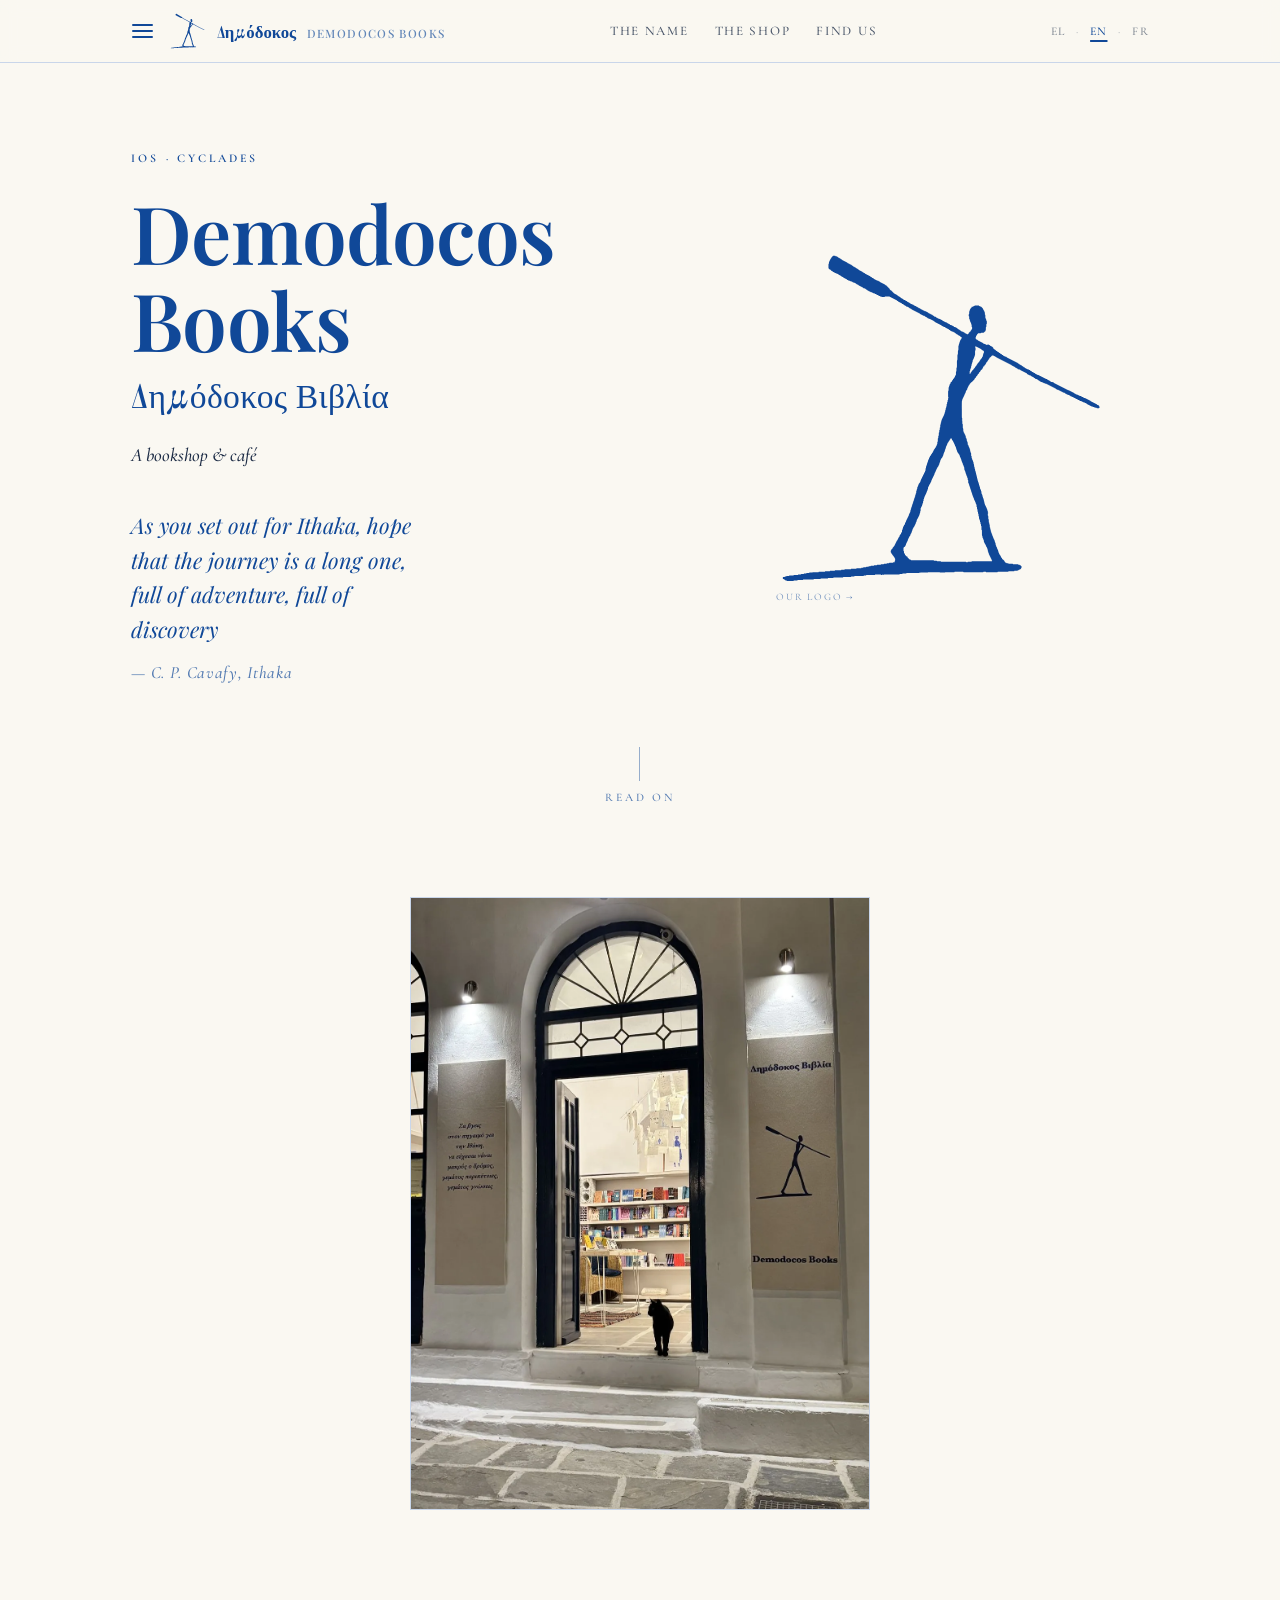
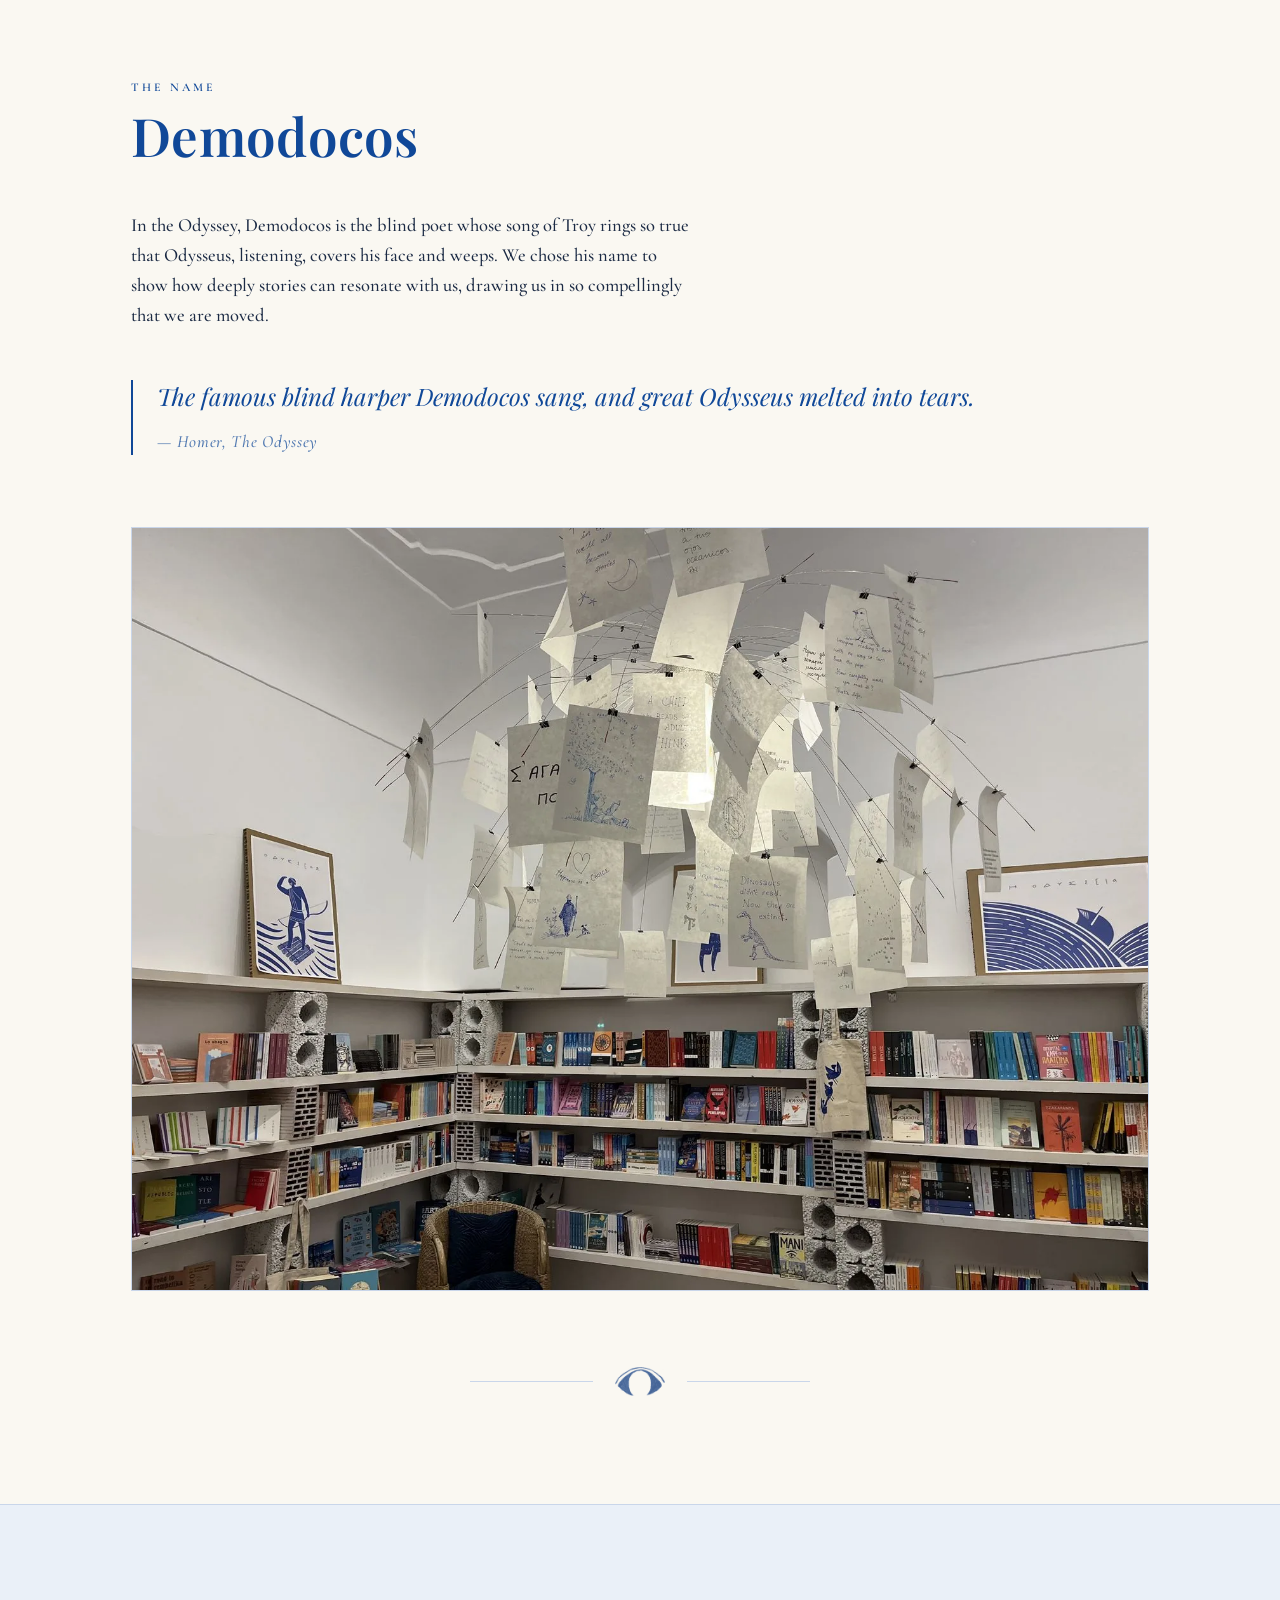
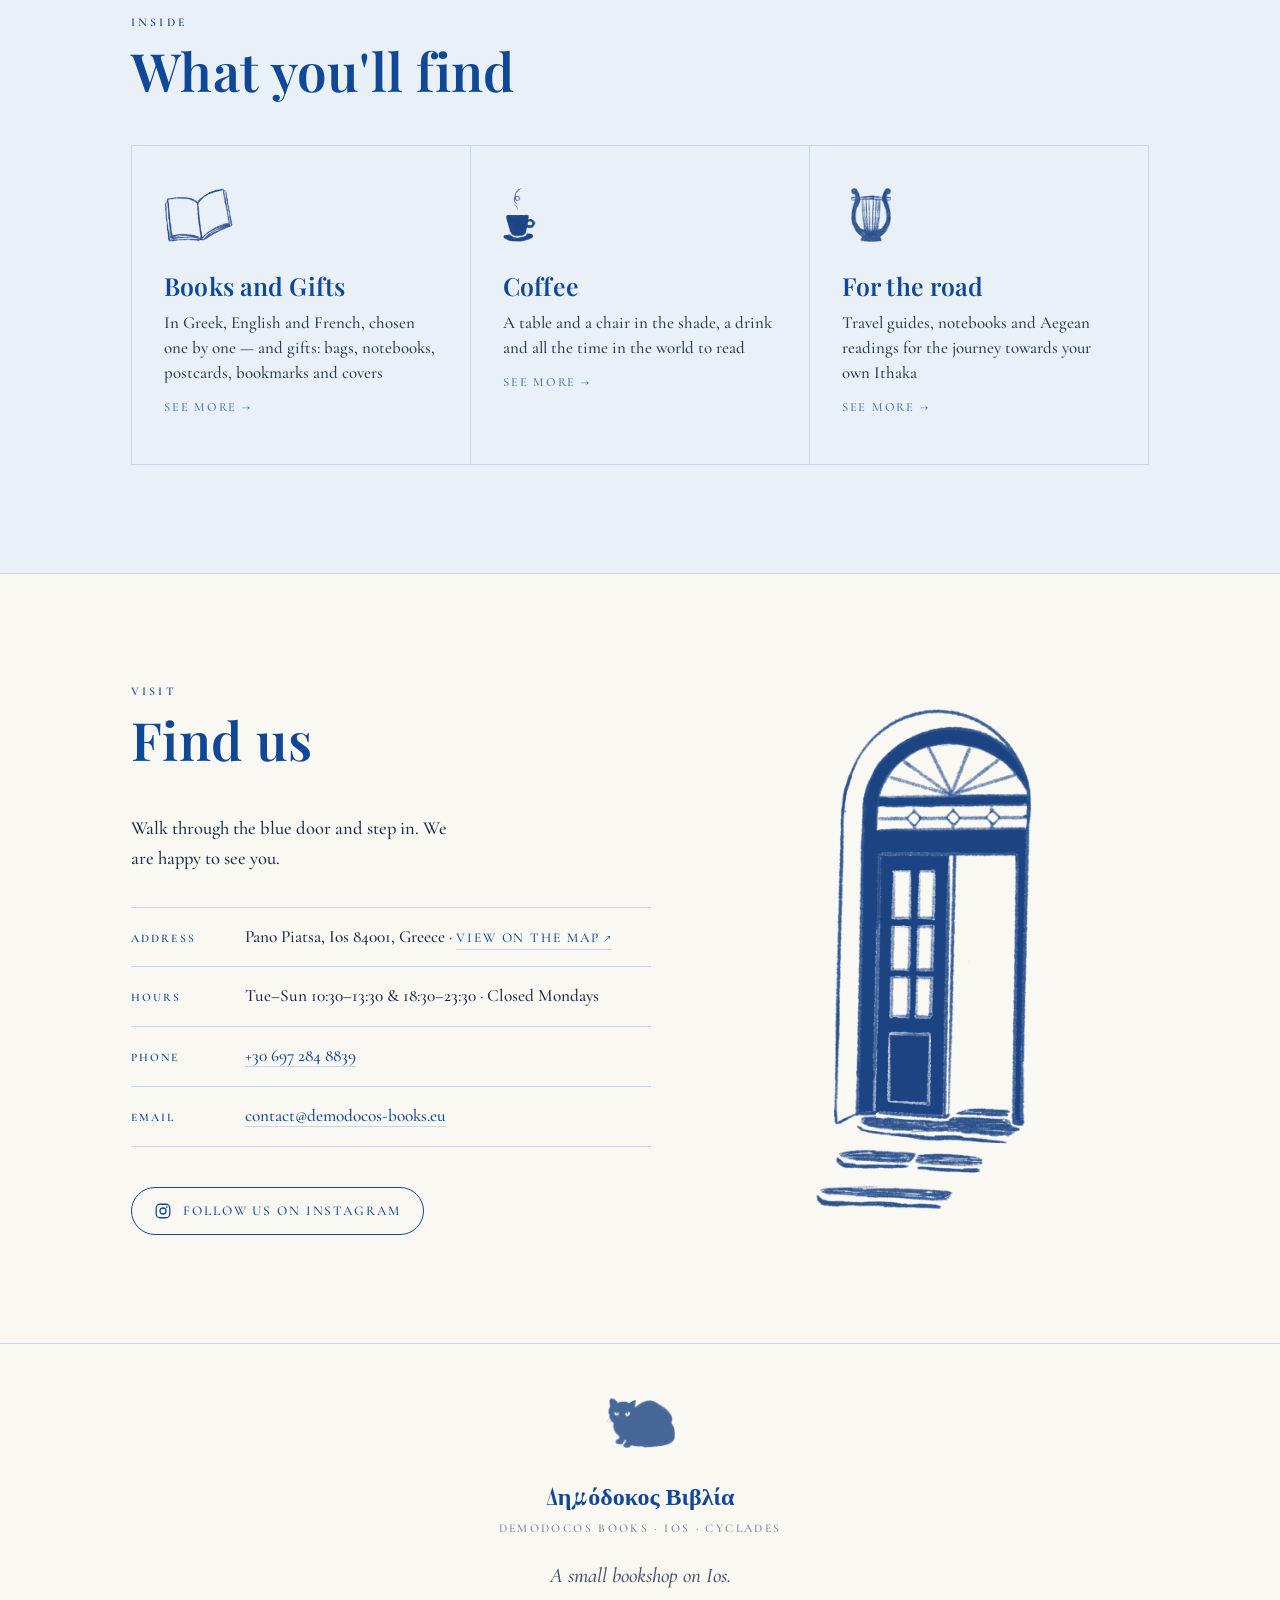
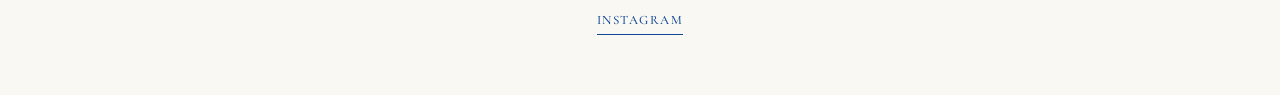
==== index.html @ 23483cf5 "Revert : polices en chargement normal (l'async dégradait CLS/LCP) L'astuce async (render-blocking su" ====
<!DOCTYPE html>
<html lang="en">
<head>
<meta charset="utf-8">
<meta name="viewport" content="width=device-width, initial-scale=1">
<meta name="google-site-verification" content="bmaRLU1P5XqCJYdTUb9qqTUjNGtjZnTm5DRgJ8FaScw">
<title>Demodocos Books — Librairie & café à Ios, Cyclades (Grèce)</title>
<meta name="description" content="Demodocos Books (Δημόδοκος Βιβλία) — librairie & café indépendante à Ios, dans les Cyclades (Grèce). Des livres en grec, anglais et français, et un café à l'ombre.">
<link rel="canonical" href="https://demodocos-books.eu/">
<meta property="og:type" content="website">
<meta property="og:url" content="https://demodocos-books.eu/">
<meta property="og:title" content="Demodocos Books — Librairie & café à Ios, Cyclades">
<meta property="og:description" content="Librairie & café indépendante à Ios (Cyclades, Grèce). Des livres en grec, anglais et français.">
<meta property="og:image" content="https://demodocos-books.eu/assets/accueil.jpg">
<meta name="twitter:card" content="summary_large_image">
<meta name="twitter:url" content="https://demodocos-books.eu/">
<script type="application/ld+json">
{
  "@context": "https://schema.org",
  "@type": ["BookStore", "CafeOrCoffeeShop"],
  "name": "Demodocos Books",
  "alternateName": "Δημόδοκος Βιβλία",
  "description": "Librairie & café indépendante à Ios, dans les Cyclades (Grèce). Livres en grec, anglais et français.",
  "url": "https://demodocos-books.eu/",
  "image": "https://demodocos-books.eu/assets/accueil.jpg",
  "logo": "https://demodocos-books.eu/apple-touch-icon.png",
  "telephone": "+306972848839",
  "priceRange": "€€",
  "address": {
    "@type": "PostalAddress",
    "streetAddress": "Pano Piatsa",
    "addressLocality": "Ios",
    "postalCode": "84001",
    "addressRegion": "Cyclades",
    "addressCountry": "GR"
  },
  "areaServed": "Ios, Cyclades, Greece",
  "knowsLanguage": ["el", "en", "fr"],
  "hasMap": "https://maps.app.goo.gl/Qtx7cTPL627Jr9NU8",
  "sameAs": ["https://www.instagram.com/demodocos.books.ios/"],
  "openingHoursSpecification": [
    { "@type": "OpeningHoursSpecification", "dayOfWeek": ["Tuesday","Wednesday","Thursday","Friday","Saturday","Sunday"], "opens": "10:30", "closes": "13:30" },
    { "@type": "OpeningHoursSpecification", "dayOfWeek": ["Tuesday","Wednesday","Thursday","Friday","Saturday","Sunday"], "opens": "18:30", "closes": "23:30" }
  ]
}
</script>
<link rel="icon" href="favicon.svg" type="image/svg+xml">
<link rel="icon" href="favicon.ico" sizes="any">
<link rel="apple-touch-icon" href="apple-touch-icon.png">
<meta name="apple-mobile-web-app-title" content="Δημόδοκος">
<link rel="manifest" href="manifest.json">
<link rel="preconnect" href="https://fonts.googleapis.com">
<link rel="preconnect" href="https://fonts.gstatic.com" crossorigin>
<link href="https://fonts.googleapis.com/css2?family=Cormorant+Garamond:ital,wght@0,400;0,500;0,600;1,400;1,500&family=Playfair+Display:ital,wght@0,400;0,500;0,600;0,700;1,400&display=swap" rel="stylesheet">

<!-- ════════════════════════════════════════════════════════════════════
     ZONE À MODIFIER  —  tout le texte du site est ici, et rien qu'ici.
     Pour chaque ligne : el = grec, en = anglais, fr = français.
     Ne changez que le texte entre les guillemets " ".
     Les éléments marqués  [ À COMPLÉTER ]  attendent vos informations.
     ════════════════════════════════════════════════════════════════════ -->
<script>
const CONTENT = {

  /* ----- Onglet du navigateur ----- */
  doc_title:      { el:"Δημόδοκος Βιβλία — Βιβλιοπωλείο & καφέ, Ίος (Κυκλάδες)", en:"Demodocos Books — Bookshop & café on Ios, Cyclades, Greece", fr:"Demodocos Books — Librairie & café à Ios, Cyclades (Grèce)" },

  /* ----- Menu du haut ----- */
  nav_name:       { el:"Το όνομα",      en:"The name",   fr:"Le nom" },
  nav_shop:       { el:"Το βιβλιοπωλείο", en:"The shop",   fr:"La librairie" },
  nav_books:      { el:"Βιβλία",        en:"Books",        fr:"Livres" },
  nav_cafe:       { el:"Καφές",         en:"Coffee",       fr:"Café" },
  nav_road:       { el:"Για τον δρόμο", en:"For the road", fr:"Pour la route" },
  nav_events:     { el:"Εκδηλώσεις",     en:"Events",       fr:"Événements" },
  nav_find:       { el:"Πού είμαστε",   en:"Find us",    fr:"Nous trouver" },

  /* ----- Accueil ----- */
  hero_place:     { el:"Ίος · Κυκλάδες", en:"Ios · Cyclades", fr:"Ios · Cyclades" },
  hero_kicker:    { el:"Βιβλιοπωλείο & καφέ", en:"A bookshop & café", fr:"Une librairie & un café" },
  hero_epigraph:  {
    el:"Σα βγεις στον πηγαιμό για την Ιθάκη, να εύχεσαι νάναι μακρύς ο δρόμος, γεμάτος περιπέτειες, γεμάτος γνώσεις",
    en:"As you set out for Ithaka, hope that the journey is a long one, full of adventure, full of discovery",
    fr:"Lorsque tu partiras pour Ithaque, souhaite que la route soit longue, pleine d'aventures, pleine d'enseignements" },
  hero_attr:      { el:"— Κ. Π. Καβάφης, Ιθάκη", en:"— C. P. Cavafy, Ithaka", fr:"— C. P. Cavafy, Ithaque" },
  hero_scroll:    { el:"Συνεχίστε", en:"Read on", fr:"Lire la suite" },

  /* ----- Bandeau « évènement de la semaine » (accueil → page Événements) -----
     Pour changer l'évènement mis en avant : modifier les 3 lignes ci-dessous.
     Pour MASQUER le bandeau (semaine sans évènement) : mettre banner_text à "" (el/en/fr). */
  banner_eyebrow: { el:"Αυτή την εβδομάδα", en:"This week", fr:"Cette semaine" },
  banner_text:    { el:"", en:"", fr:"" },
  banner_date:    { el:"Τετάρτη 22 Ιουλίου · 19:00", en:"Wednesday 22 July · 7pm", fr:"mercredi 22 juillet · 19h" },

  /* ----- Le nom / l'histoire ----- */
  name_label:     { el:"Το όνομα", en:"The name", fr:"Le nom" },
  name_title:     { el:"Δημόδοκος", en:"Demodocos", fr:"Démodocos" },
  name_body:      {
    el:"Στην Οδύσσεια, ο Δημόδοκος είναι ο τυφλός αοιδός που το τραγούδι του για την Τροία είναι τόσο αληθινό, ώστε ο Οδυσσέας, ακούγοντάς το, σκεπάζει το πρόσωπό του και κλαίει. Πήραμε το όνομά του γι' αυτόν τον τρόπο που μια ιστορία διασχίζει το δωμάτιο και σε βρίσκει.",
    en:"In the Odyssey, Demodocos is the blind poet whose song of Troy rings so true that Odysseus, listening, covers his face and weeps. We chose his name to show how deeply stories can resonate with us, drawing us in so compellingly that we are moved.",
    fr:"Dans l'Odyssée, Démodocos est le poète aveugle dont le chant de Troie sonne si juste qu'Ulysse, en l'écoutant, se voile le visage et pleure. Nous avons choisi son nom pour illustrer la profondeur avec laquelle les récits peuvent nous absorber et nous toucher au point de nous transformer." },

  /* ----- Le logo / le porteur de rame (modale — BROUILLONS à relire par Christophe) ----- */
  logo_link:  { el:"Το σήμα μας", en:"Our logo", fr:"Notre logo" },
  logo_close: { el:"Κλείσιμο", en:"Close", fr:"Fermer" },
  logo_label: { el:"Το σήμα μας", en:"Our logo", fr:"Notre logo" },
  logo_title: { el:"Ο άντρας με το κουπί", en:"The oar-bearer", fr:"Le porteur de rame" },
  logo_body: {
    el:"Ο Οδυσσέας ταξίδεψε ως τις παρυφές του Άδη για να συμβουλευτεί τον Τειρεσία, τον θρυλικό τυφλό μάντη, σχετικά με την επιστροφή του στην Ιθάκη. Ο μάντης τού αποκάλυψε τον δρόμο του νόστου, αλλά και μια ακόμη προφητεία. Επειδή ο Ποσειδώνας δεν θα ξεχάσει την οργή του για την τύφλωση του γιου του, ο Οδυσσέας, αφού επιστρέψει και τιμωρήσει τους μνηστήρες, θα πρέπει να αφήσει ξανά το σπίτι του. Κρατώντας ένα κουπί στον ώμο, θα πρέπει να προχωρήσει προς την ενδοχώρα, ώσπου να φτάσει σε ανθρώπους που δεν γνωρίζουν τίποτε από πλοία, από κουπιά ή από θάλασσα. Μόνο όταν ένας οδοιπόρος περάσει το κουπί για λιχνιστήρι, θα φτάσει στο τέλος της η δεύτερη οδύσσειά του. Εκεί θα μπήξει το κουπί στη γη, θα προσφέρει θυσίες στον Ποσειδώνα και, τέλος, θα επιστρέψει στην πατρίδα του για να ζήσει ειρηνικά τα χρόνια που του απομένουν.",
    en:"Odysseus journeyed to the edge of the Underworld to consult Tiresias, the legendary blind seer, about his return to Ithaca. The diviner revealed both the path home and a further prophecy. As atonement for blinding Poseidon's son and for his own hubris, Odysseus would have to abandon his wife and son once again after his return. Carrying an oar over his shoulder, he must wander inland until encountering people who know nothing of ships or the sea. Only when a stranger mistakes the oar for a winnowing fan will his second odyssey come to an end. There he will plant it in the earth, offer sacrifices and finally return home to live out his remaining years in peace.",
    fr:"Ulysse se rendit aux confins des Enfers afin de consulter Tirésias, le légendaire devin aveugle, au sujet de son retour à Ithaque. Le prophète lui révéla à la fois le chemin du retour et une autre prophétie. Pour expier l'aveuglement du fils de Poséidon et sa propre hubris, Ulysse devra, après son retour, abandonner une fois encore sa femme et son fils. Portant une rame sur l'épaule, il lui faudra errer vers l'intérieur des terres jusqu'à rencontrer des peuples qui ne connaissent rien des navires ni de la mer. Ce n'est que lorsqu'un étranger prendra la rame pour un van* que sa seconde odyssée prendra fin. Là, il plantera la rame dans la terre, offrira des sacrifices et rentrera enfin chez lui pour vivre en paix les années qui lui resteront." },
  logo_note: { el:"", en:"", fr:"* van : outil agricole servant à séparer le grain de la balle." },

  homer_epigraph: {
    el:"Ο ξακουστός τυφλός αοιδός Δημόδοκος τραγουδούσε, κι ο μέγας Οδυσσέας έλιωνε στα δάκρυα.",
    en:"The famous blind harper Demodocos sang, and great Odysseus melted into tears.",
    fr:"Le célèbre aède aveugle Démodocos chanta, et le grand Ulysse fondit en larmes." },
  homer_attr:     { el:"— Όμηρος, Οδύσσεια", en:"— Homer, The Odyssey", fr:"— Homère, L'Odyssée" },

  /* ----- La librairie ----- */
  shop_label:     { el:"Μέσα", en:"Inside", fr:"À l'intérieur" },
  shop_title:     { el:"Τι θα βρείτε", en:"What you'll find", fr:"Ce que vous trouverez" },
  card_books_t:   { el:"Βιβλία & δώρα", en:"Books and Gifts", fr:"Livres et cadeaux" },
  card_books_b:   {
    el:"Στα ελληνικά, αγγλικά και γαλλικά, διαλεγμένα ένα ένα — και δώρα: τσάντες, σημειωματάρια, σελιδοδείκτες και προστατευτικά βιβλίων",
    en:"In Greek, English and French, chosen one by one — and gifts: bags, notebooks, postcards, bookmarks and covers",
    fr:"En grec, anglais et français, choisis un à un — et des cadeaux : sacs, carnets, cartes postales, marque-pages et protège-livres" },
  card_cafe_t:    { el:"Καφές", en:"Coffee", fr:"Un café" },
  card_cafe_b:    {
    el:"Ένα τραπέζι και μια καρέκλα στη σκιά, ένα ρόφημα κι όλον τον χρόνο του κόσμου για διάβασμα",
    en:"A table and a chair in the shade, a drink and all the time in the world to read",
    fr:"Une table et une chaise à l'ombre, une boisson et tout le temps du monde pour lire" },
  card_island_t:  { el:"Για τον δρόμο", en:"For the road", fr:"Pour la route" },
  card_island_b:  {
    el:"Ταξιδιωτικοί οδηγοί, σημειωματάρια και αναγνώσματα των νησιών του Αιγαίου για το ταξίδι προς τη δική σας Ιθάκη",
    en:"Travel guides, notebooks and Aegean readings for the journey towards your own Ithaka",
    fr:"Des livrets de voyage, des carnets de notes et des lectures égéennes pour vous accompagner vers vos propres Ithaques" },
  card_more:      { el:"Δείτε περισσότερα", en:"See more", fr:"En savoir plus" },

  /* ----- Nous trouver ----- */
  find_label:     { el:"Επίσκεψη", en:"Visit", fr:"Venir" },
  find_title:     { el:"Πού θα μας βρείτε", en:"Find us", fr:"Nous trouver" },
  find_body:      {
    el:"Περάστε τη μπλε πόρτα και ελάτε μέσα. Χαιρόμαστε που σας βλέπουμε.",
    en:"Walk through the blue door and step in. We are happy to see you.",
    fr:"Passez la porte bleue et entrez. Nous sommes heureux de vous voir." },
  find_addr_label:{ el:"Διεύθυνση", en:"Address", fr:"Adresse" },
  find_addr:      { el:"Πάνω Πιάτσα, Ίος 840 01", en:"Pano Piatsa, Ios 84001, Greece", fr:"Pano Piatsa, Ios 84001, Grèce" },
  find_hours_label:{ el:"Ώρες", en:"Hours", fr:"Horaires" },
  find_hours:     { el:"Τρί–Κυρ 10:30–13:30 & 18:30–23:30 · Δευτέρα κλειστά", en:"Tue–Sun 10:30–13:30 & 18:30–23:30 · Closed Mondays", fr:"Mar–Dim 10h30–13h30 & 18h30–23h30 · Fermé le lundi" },
  find_phone_label:{ el:"Τηλέφωνο", en:"Phone", fr:"Téléphone" },
  find_email_label:{ el:"Email", en:"Email", fr:"E-mail" },
  find_map:       { el:"Δείτε στον χάρτη", en:"View on the map", fr:"Voir sur la carte" },
  find_insta:     { el:"Ακολουθήστε μας στο Instagram", en:"Follow us on Instagram", fr:"Suivez-nous sur Instagram" },

  /* ----- Pied de page ----- */
  foot_tagline:   { el:"Ένα μικρό βιβλιοπωλείο στην Ίο.", en:"A small bookshop on Ios.", fr:"Une petite librairie à Ios." },
  foot_legal:     { el:"Νομικές πληροφορίες", en:"Legal notice", fr:"Mentions légales" }
};

/* ----- Lien Instagram (à laisser ou à mettre à jour) ----- */
const INSTAGRAM_URL = "https://www.instagram.com/demodocos.books.ios/";

/* ----- Téléphone, e-mail et lien Google Maps ----- */
const PHONE = "+30 697 284 8839";
const EMAIL = "contact@demodocos-books.eu";
const MAPS_URL = "https://maps.app.goo.gl/Qtx7cTPL627Jr9NU8";

/* ----- Langue affichée à l'arrivée : "en", "fr" ou "el" ----- */
const DEFAULT_LANG = "en";
</script>
<!-- ═══════════════ FIN DE LA ZONE À MODIFIER ═══════════════ -->

<link rel="stylesheet" href="styles.css">
<style>
  /* La modale d'explication s'ouvre de DEUX façons (toutes deux branchées sur .js-logo-open) :
     (1) le lien visible « Notre logo → » en bas à gauche du porteur de rame — comme en prod,
         mais MASQUÉ sous le breakpoint mobile (là où il tombait près de l'eyebrow et cassait
         la lecture) ;
     (2) le porteur de rame lui-même, via un bouton transparent qui le couvre — reste le moyen
         d'ouvrir la modale sur mobile. (Scopé ici ; à porter dans styles.css.) */
  .figure-stage .logo-wrap{position:relative;width:min(330px,80%);margin-inline:auto;line-height:0;cursor:pointer}
  .figure-stage .logo-wrap svg.fig{width:100%;transition:opacity .2s}
  .figure-stage .logo-wrap:hover svg.fig{opacity:.82}   /* léger repli au survol → indique le clic */
  @media(max-width:680px){ .figure-stage .logo-wrap{width:min(220px,56%)} }
  /* (2) bouton transparent couvrant tout le logo — grande cible, déclencheur accessible partout */
  .logo-btn{position:absolute;inset:0;z-index:3;margin:0;padding:0;background:none;border:0;cursor:pointer}
  .logo-btn:focus-visible{outline:2px solid var(--ink);outline-offset:4px;border-radius:4px}
  .logo-btn .sr-only{position:absolute;width:1px;height:1px;padding:0;margin:-1px;
    overflow:hidden;clip:rect(0 0 0 0);white-space:nowrap;border:0}   /* libellé lecteurs d'écran, invisible */
  /* (1) lien visible en bas à gauche (identique à la prod), masqué sur mobile */
  .logo-link{position:absolute;left:0;bottom:-1.6em;z-index:4;
    background:none;border:0;cursor:pointer;padding:0;
    font-family:var(--body);text-transform:uppercase;letter-spacing:.18em;font-size:.62rem;
    color:var(--ink);opacity:.6;white-space:nowrap}
  .logo-link::after{content:" \2192"}
  .logo-link:hover{opacity:1}
  @media(max-width:780px){ .logo-link{display:none} }

  dialog.logo-modal{box-sizing:border-box;width:92vw;max-width:560px;max-height:86vh;
    border:0;padding:0;background:var(--wash);color:var(--text);border-radius:6px;
    overflow:hidden;box-shadow:0 24px 70px rgba(10,46,99,.32)}
  dialog.logo-modal::backdrop{background:rgba(10,46,99,.55)}
  /* filigrane : rattaché au dialog (reste fixe pendant que le texte défile) */
  .logo-modal .mark{position:absolute;right:clamp(8px,3vw,24px);bottom:0;
    width:min(58%,240px);height:auto;opacity:.08;pointer-events:none;z-index:0}
  /* .inner = zone défilable (le texte défile DANS la fenêtre) */
  .logo-modal .inner{box-sizing:border-box;position:relative;z-index:1;
    max-height:86vh;overflow-y:auto;-webkit-overflow-scrolling:touch;
    padding:clamp(26px,5vw,52px)}
  .logo-modal .body{position:relative}
  .logo-modal .label{display:block;margin-bottom:.7em}
  .logo-modal h2{font-size:clamp(1.5rem,3.2vw,2rem);margin:0 0 .6em}
  .logo-modal .txt{font-size:1.06rem;line-height:1.6;max-width:44ch;margin:0;
    overflow-wrap:break-word;text-align:justify;hyphens:auto}
  .logo-modal .gloss{margin:.9em 0 0;font-size:.86rem;font-style:italic;
    line-height:1.5;color:var(--text);opacity:.7}
  .logo-modal .gloss:empty{display:none}
  .logo-modal .close{position:absolute;top:10px;right:14px;z-index:2;background:none;border:0;
    font-size:1.9rem;line-height:1;color:var(--ink);cursor:pointer;opacity:.6;padding:.1em .2em}
  .logo-modal .close:hover{opacity:1}
  @media(max-width:520px){
    .logo-modal .txt{font-size:.94rem;line-height:1.58}
    .logo-modal h2{font-size:1.4rem}
  }

  /* Bandeau « évènement de la semaine » : sous l'en-tête, cliquable → events.html.
     Pile centrée IDENTIQUE mobile/laptop (aucun CSS séparé par taille) : eyebrow (quasi-noir)
     + titre (Playfair 600, cobalt, agrandi) + date. (Scopé ici ; à porter dans styles.css.) */
  .event-banner{display:block;background:var(--wash);border-bottom:1px solid var(--line);
    color:var(--ink);text-decoration:none;font-family:var(--body)}
  .event-banner[hidden]{display:none}
  .event-banner .eb-inner{display:flex;flex-direction:column;align-items:center;text-align:center;
    gap:.28em;padding-top:14px;padding-bottom:14px}
  .event-banner .eb-eyebrow{text-transform:uppercase;letter-spacing:.24em;font-size:.74rem;
    font-weight:600;color:var(--text)}
  .event-banner .eb-text{font-family:var(--display);font-weight:600;font-size:1.3rem;line-height:1.24;
    color:var(--ink)}
  .event-banner .eb-meta{display:inline-flex;align-items:center;gap:.55em;
    font-size:.92rem;letter-spacing:.02em;color:var(--text);opacity:.9}
  .event-banner .eb-arrow{transition:transform .2s}
  .event-banner:hover .eb-text{text-decoration:underline;text-underline-offset:3px}
  .event-banner:hover .eb-arrow{transform:translateX(3px)}
</style>
</head>
<body>

<!-- jeu d'icônes (réutilisées par <use>) -->
<svg width="0" height="0" style="position:absolute" aria-hidden="true">
  <symbol id="i-eye" viewBox="0 0 64 36" fill="none" stroke="currentColor" stroke-width="2.2" stroke-linecap="round" stroke-linejoin="round">
    <path d="M3 18 C 16 5, 48 5, 61 18 C 48 31, 16 31, 3 18 Z"/><circle cx="32" cy="18" r="7.5"/><circle cx="32" cy="18" r="2.6" fill="currentColor" stroke="none"/>
  </symbol>
  <symbol id="i-book" viewBox="0 0 64 50" fill="none" stroke="currentColor" stroke-width="2.2" stroke-linecap="round" stroke-linejoin="round">
    <path d="M32 13 C 24 7, 11 7, 5 11 L5 40 C 11 36, 24 36, 32 42 C 40 36, 53 36, 59 40 L59 11 C 53 7, 40 7, 32 13 Z"/><path d="M32 13 L32 42"/>
  </symbol>
  <symbol id="i-cup" viewBox="0 0 48 44" fill="none" stroke="currentColor" stroke-width="2.2" stroke-linecap="round" stroke-linejoin="round">
    <path d="M7 17 H37 V29 a11 11 0 0 1 -11 11 H18 a11 11 0 0 1 -11 -11 Z"/><path d="M37 19 a8 8 0 0 1 0 15"/><path d="M15 6 q3 4 0 8 M23 6 q3 4 0 8 M31 6 q3 4 0 8"/>
  </symbol>
  <symbol id="i-lyre" viewBox="0 0 48 56" fill="none" stroke="currentColor" stroke-width="2.2" stroke-linecap="round" stroke-linejoin="round">
    <path d="M13 50 C 4 39, 5 13, 16 7 M35 50 C 44 39, 43 13, 32 7"/><path d="M13 50 H35"/><path d="M16 7 q8 -5 16 0"/><path d="M19 13 V47 M24 12 V48 M29 13 V47"/>
  </symbol>
  <symbol id="i-cat" viewBox="0 0 48 44" fill="none" stroke="currentColor" stroke-width="2.2" stroke-linecap="round" stroke-linejoin="round">
    <path d="M9 39 C 5 30, 6 17, 13 11 L9 3 L18 10 a15 8 0 0 1 12 0 L39 3 L35 11 C 42 17, 43 30, 39 39 Z"/><circle cx="19" cy="23" r="1.6" fill="currentColor" stroke="none"/><circle cx="29" cy="23" r="1.6" fill="currentColor" stroke="none"/>
  </symbol>
  <symbol id="i-insta" viewBox="0 0 24 24" fill="none" stroke="currentColor" stroke-width="1.7" stroke-linecap="round" stroke-linejoin="round">
    <rect x="3" y="3" width="18" height="18" rx="5"/><circle cx="12" cy="12" r="4"/><circle cx="17.2" cy="6.8" r="1.1" fill="currentColor" stroke="none"/>
  </symbol>
</svg>

<header>
  <div class="wrap bar">
    <div class="bar-left">
      <button class="nav-toggle" id="nav-toggle" type="button" aria-label="Menu" aria-expanded="false" aria-controls="primary-nav">
        <span class="nav-toggle-bars" aria-hidden="true"></span>
      </button>
      <a class="brand" href="index.html"><img class="brand-logo" src="assets/oar-bearer.svg" alt="" aria-hidden="true" width="2019" height="2070"><span class="brand-name"><span class="gr">Δημόδοκος</span><span class="lat">Demodocos Books</span></span></a>
    </div>
    <nav class="links-inline" aria-label="Sections">
      <a href="#name" data-i18n="nav_name"></a>
      <a href="#shop" data-i18n="nav_shop"></a>
      <a href="#find" data-i18n="nav_find"></a>
    </nav>
    <nav class="links" id="primary-nav">
      <a href="#name" data-i18n="nav_name"></a>
      <a href="#shop" data-i18n="nav_shop"></a>
      <a class="sub" href="books.html" data-i18n="nav_books"></a>
      <a class="sub" href="coffee.html" data-i18n="nav_cafe"></a>
      <a class="sub" href="road.html" data-i18n="nav_road"></a>
      <a class="sub" href="events.html" data-i18n="nav_events"></a>
      <a href="#find" data-i18n="nav_find"></a>
    </nav>
    <div class="langs" role="group" aria-label="Language">
      <button data-lang="el">EL</button><span class="sep">·</span>
      <button data-lang="en">EN</button><span class="sep">·</span>
      <button data-lang="fr">FR</button>
    </div>
  </div>
</header>

<!-- Bandeau « évènement de la semaine » — masqué automatiquement si banner_text est vide -->
<a class="event-banner" id="event-banner" href="events.html">
  <span class="eb-inner wrap">
    <span class="eb-eyebrow" data-i18n="banner_eyebrow"></span>
    <span class="eb-text" data-i18n="banner_text"></span>
    <span class="eb-meta"><span class="eb-date" data-i18n="banner_date"></span><span class="eb-arrow" aria-hidden="true">→</span></span>
  </span>
</a>

<main>
  <!-- ACCUEIL -->
  <section class="hero">
    <div class="wrap hero-grid">
      <div>
        <div class="hero-place label reveal" data-i18n="hero_place"></div>
        <h1 class="reveal">Demodocos<br>Books</h1>
        <div class="gr-title reveal">Δημόδοκος Βιβλία</div>
        <div class="hero-kicker reveal" data-i18n="hero_kicker"></div>
        <div class="hero-epi reveal">
          <span class="epigraph" data-i18n="hero_epigraph"></span>
          <span class="attr" data-i18n="hero_attr"></span>
        </div>
      </div>
      <div class="figure-stage reveal">
        <div class="logo-wrap">
        <svg class="fig" viewBox="0 0 2019.000000 2070.000000" fill="currentColor" aria-hidden="true"><g transform="translate(0.000000,2070.000000) scale(0.100000,-0.100000)"><path d="M3480 20265 c0 -8 -7 -15 -15 -15 -8 0 -15 -7 -15 -15 0 -8 -7 -15
-15 -15 -8 0 -15 -7 -15 -15 0 -8 -7 -15 -15 -15 -10 0 -15 -10 -15 -30 0 -20
-5 -30 -15 -30 -8 0 -15 -7 -15 -15 0 -8 -7 -15 -15 -15 -10 0 -15 -10 -15
-30 0 -20 -5 -30 -15 -30 -10 0 -15 -10 -15 -30 0 -20 -5 -30 -15 -30 -10 0
-15 -10 -15 -30 0 -20 -5 -30 -15 -30 -12 0 -15 -13 -15 -60 0 -47 -3 -60 -15
-60 -13 0 -15 -23 -15 -150 0 -127 2 -150 15 -150 8 0 15 -7 15 -15 0 -8 7
-15 15 -15 8 0 15 -7 15 -15 0 -10 10 -15 30 -15 20 0 30 -5 30 -15 0 -8 7
-15 15 -15 8 0 15 -7 15 -15 0 -8 7 -15 15 -15 8 0 15 -7 15 -15 0 -10 10 -15
30 -15 20 0 30 -5 30 -15 0 -8 7 -15 15 -15 8 0 15 -7 15 -15 0 -10 10 -15 30
-15 20 0 30 -5 30 -15 0 -10 10 -15 30 -15 20 0 30 -5 30 -15 0 -10 10 -15 30
-15 20 0 30 -5 30 -15 0 -11 12 -15 45 -15 33 0 45 -4 45 -15 0 -10 10 -15 30
-15 20 0 30 -5 30 -15 0 -8 7 -15 15 -15 8 0 15 -7 15 -15 0 -10 10 -15 30
-15 20 0 30 -5 30 -15 0 -10 10 -15 30 -15 20 0 30 -5 30 -15 0 -8 7 -15 15
-15 8 0 15 -7 15 -15 0 -10 10 -15 30 -15 20 0 30 -5 30 -15 0 -10 10 -15 30
-15 20 0 30 -5 30 -15 0 -8 7 -15 15 -15 8 0 15 -7 15 -15 0 -10 10 -15 30
-15 20 0 30 -5 30 -15 0 -10 10 -15 30 -15 20 0 30 -5 30 -15 0 -10 10 -15 30
-15 20 0 30 -5 30 -15 0 -8 7 -15 15 -15 8 0 15 -7 15 -15 0 -10 10 -15 30
-15 20 0 30 -5 30 -15 0 -10 10 -15 30 -15 20 0 30 -5 30 -15 0 -10 10 -15 30
-15 20 0 30 -5 30 -15 0 -11 12 -15 45 -15 33 0 45 -4 45 -15 0 -10 10 -15 30
-15 20 0 30 -5 30 -15 0 -10 10 -15 30 -15 20 0 30 -5 30 -15 0 -11 12 -15 45
-15 33 0 45 -4 45 -15 0 -10 10 -15 30 -15 20 0 30 -5 30 -15 0 -8 7 -15 15
-15 8 0 15 -7 15 -15 0 -10 10 -15 30 -15 20 0 30 -5 30 -15 0 -10 10 -15 30
-15 20 0 30 -5 30 -15 0 -8 7 -15 15 -15 8 0 15 -7 15 -15 0 -10 10 -15 30
-15 20 0 30 -5 30 -15 0 -10 10 -15 30 -15 20 0 30 -5 30 -15 0 -10 10 -15 30
-15 20 0 30 -5 30 -15 0 -10 10 -15 30 -15 20 0 30 -5 30 -15 0 -8 7 -15 15
-15 8 0 15 -7 15 -15 0 -11 12 -15 45 -15 33 0 45 -4 45 -15 0 -10 10 -15 30
-15 20 0 30 -5 30 -15 0 -8 7 -15 15 -15 8 0 15 -7 15 -15 0 -10 10 -15 30
-15 20 0 30 -5 30 -15 0 -8 7 -15 15 -15 8 0 15 -7 15 -15 0 -10 10 -15 30
-15 20 0 30 -5 30 -15 0 -10 10 -15 30 -15 20 0 30 -5 30 -15 0 -10 10 -15 30
-15 20 0 30 -5 30 -15 0 -11 12 -15 45 -15 33 0 45 -4 45 -15 0 -10 10 -15 30
-15 20 0 30 -5 30 -15 0 -10 10 -15 30 -15 20 0 30 -5 30 -15 0 -10 10 -15 30
-15 20 0 30 -5 30 -15 0 -10 10 -15 30 -15 20 0 30 -5 30 -15 0 -10 10 -15 30
-15 20 0 30 -5 30 -15 0 -10 10 -15 30 -15 20 0 30 -5 30 -15 0 -10 10 -15 30
-15 20 0 30 -5 30 -15 0 -10 10 -15 30 -15 20 0 30 -5 30 -15 0 -11 12 -15 45
-15 33 0 45 -4 45 -15 0 -12 18 -15 105 -15 87 0 105 3 105 15 0 13 23 15 150
15 127 0 150 -2 150 -15 0 -10 10 -15 30 -15 20 0 30 -5 30 -15 0 -10 10 -15
30 -15 20 0 30 -5 30 -15 0 -10 10 -15 30 -15 20 0 30 -5 30 -15 0 -10 10 -15
30 -15 20 0 30 -5 30 -15 0 -10 10 -15 30 -15 20 0 30 -5 30 -15 0 -10 10 -15
30 -15 20 0 30 -5 30 -15 0 -10 10 -15 30 -15 20 0 30 -5 30 -15 0 -8 7 -15
15 -15 8 0 15 -7 15 -15 0 -10 10 -15 30 -15 20 0 30 -5 30 -15 0 -8 7 -15 15
-15 8 0 15 -7 15 -15 0 -10 10 -15 30 -15 20 0 30 -5 30 -15 0 -10 10 -15 30
-15 20 0 30 -5 30 -15 0 -10 10 -15 30 -15 20 0 30 -5 30 -15 0 -8 7 -15 15
-15 8 0 15 -7 15 -15 0 -10 10 -15 30 -15 20 0 30 -5 30 -15 0 -10 10 -15 30
-15 20 0 30 -5 30 -15 0 -8 7 -15 15 -15 8 0 15 -7 15 -15 0 -10 10 -15 30
-15 20 0 30 -5 30 -15 0 -8 7 -15 15 -15 8 0 15 -7 15 -15 0 -8 7 -15 15 -15
8 0 15 -7 15 -15 0 -11 12 -15 45 -15 33 0 45 -4 45 -15 0 -10 10 -15 30 -15
20 0 30 -5 30 -15 0 -8 7 -15 15 -15 8 0 15 -7 15 -15 0 -10 10 -15 30 -15 20
0 30 -5 30 -15 0 -10 10 -15 30 -15 20 0 30 -5 30 -15 0 -8 7 -15 15 -15 8 0
15 -7 15 -15 0 -10 10 -15 30 -15 20 0 30 -5 30 -15 0 -10 10 -15 30 -15 20 0
30 -5 30 -15 0 -10 10 -15 30 -15 20 0 30 -5 30 -15 0 -10 10 -15 30 -15 20 0
30 -5 30 -15 0 -10 10 -15 30 -15 20 0 30 -5 30 -15 0 -10 10 -15 30 -15 20 0
30 -5 30 -15 0 -10 10 -15 30 -15 20 0 30 -5 30 -15 0 -10 10 -15 30 -15 20 0
30 -5 30 -15 0 -8 7 -15 15 -15 8 0 15 -7 15 -15 0 -10 10 -15 30 -15 20 0 30
-5 30 -15 0 -10 10 -15 30 -15 20 0 30 -5 30 -15 0 -10 10 -15 30 -15 20 0 30
-5 30 -15 0 -11 12 -15 45 -15 33 0 45 -4 45 -15 0 -8 7 -15 15 -15 8 0 15 -7
15 -15 0 -10 10 -15 30 -15 20 0 30 -5 30 -15 0 -10 10 -15 30 -15 20 0 30 -5
30 -15 0 -8 7 -15 15 -15 8 0 15 -7 15 -15 0 -10 10 -15 30 -15 20 0 30 -5 30
-15 0 -10 10 -15 30 -15 20 0 30 -5 30 -15 0 -10 10 -15 30 -15 20 0 30 -5 30
-15 0 -10 10 -15 30 -15 20 0 30 -5 30 -15 0 -10 10 -15 30 -15 20 0 30 -5 30
-15 0 -10 10 -15 30 -15 20 0 30 -5 30 -15 0 -8 7 -15 15 -15 8 0 15 -7 15
-15 0 -10 10 -15 30 -15 20 0 30 -5 30 -15 0 -8 7 -15 15 -15 8 0 15 -7 15
-15 0 -10 10 -15 30 -15 20 0 30 -5 30 -15 0 -10 10 -15 30 -15 20 0 30 -5 30
-15 0 -10 10 -15 30 -15 20 0 30 -5 30 -15 0 -10 10 -15 30 -15 20 0 30 -5 30
-15 0 -10 10 -15 30 -15 20 0 30 -5 30 -15 0 -10 10 -15 30 -15 20 0 30 -5 30
-15 0 -8 7 -15 15 -15 8 0 15 -7 15 -15 0 -10 10 -15 30 -15 20 0 30 -5 30
-15 0 -10 10 -15 30 -15 20 0 30 -5 30 -15 0 -11 12 -15 45 -15 33 0 45 -4 45
-15 0 -8 7 -15 15 -15 8 0 15 -7 15 -15 0 -10 10 -15 30 -15 20 0 30 -5 30
-15 0 -10 10 -15 30 -15 20 0 30 -5 30 -15 0 -10 10 -15 30 -15 20 0 30 -5 30
-15 0 -8 7 -15 15 -15 8 0 15 -7 15 -15 0 -10 10 -15 30 -15 20 0 30 -5 30
-15 0 -8 7 -15 15 -15 8 0 15 -7 15 -15 0 -10 10 -15 30 -15 20 0 30 -5 30
-15 0 -10 10 -15 30 -15 20 0 30 -5 30 -15 0 -10 10 -15 30 -15 20 0 30 -5 30
-15 0 -10 10 -15 30 -15 20 0 30 -5 30 -15 0 -8 7 -15 15 -15 8 0 15 -7 15
-15 0 -10 10 -15 30 -15 20 0 30 -5 30 -15 0 -8 7 -15 15 -15 8 0 15 -7 15
-15 0 -10 10 -15 30 -15 20 0 30 -5 30 -15 0 -8 7 -15 15 -15 8 0 15 -7 15
-15 0 -10 10 -15 30 -15 20 0 30 -5 30 -15 0 -10 10 -15 30 -15 20 0 30 -5 30
-15 0 -8 7 -15 15 -15 8 0 15 -7 15 -15 0 -8 7 -15 15 -15 8 0 15 -7 15 -15 0
-10 10 -15 30 -15 27 0 30 -3 30 -30 0 -20 -5 -30 -15 -30 -10 0 -15 -10 -15
-30 0 -20 -5 -30 -15 -30 -8 0 -15 -7 -15 -15 0 -8 -7 -15 -15 -15 -10 0 -15
-10 -15 -30 0 -20 -5 -30 -15 -30 -11 0 -15 -12 -15 -45 0 -33 -4 -45 -15 -45
-11 0 -15 -12 -15 -45 0 -33 -4 -45 -15 -45 -12 0 -15 -13 -15 -60 0 -47 -3
-60 -15 -60 -13 0 -15 -23 -15 -150 0 -127 -2 -150 -15 -150 -12 0 -15 -20
-15 -120 0 -100 -2 -120 -15 -120 -13 0 -15 -27 -15 -180 0 -153 -2 -180 -15
-180 -13 0 -15 -32 -15 -225 0 -193 -2 -225 -15 -225 -12 0 -15 -20 -15 -120
0 -100 -2 -120 -15 -120 -12 0 -15 -18 -15 -105 0 -87 -3 -105 -15 -105 -10 0
-15 -10 -15 -30 0 -20 -5 -30 -15 -30 -10 0 -15 -10 -15 -30 0 -20 -5 -30 -15
-30 -10 0 -15 -10 -15 -30 0 -20 -5 -30 -15 -30 -8 0 -15 -7 -15 -15 0 -8 -7
-15 -15 -15 -8 0 -15 -7 -15 -15 0 -8 -7 -15 -15 -15 -10 0 -15 -10 -15 -30 0
-20 -5 -30 -15 -30 -8 0 -15 -7 -15 -15 0 -8 -7 -15 -15 -15 -10 0 -15 -10
-15 -30 0 -20 -5 -30 -15 -30 -8 0 -15 -7 -15 -15 0 -8 -7 -15 -15 -15 -8 0
-15 -7 -15 -15 0 -8 -7 -15 -15 -15 -11 0 -15 -12 -15 -45 0 -33 -4 -45 -15
-45 -8 0 -15 -7 -15 -15 0 -8 -7 -15 -15 -15 -11 0 -15 -12 -15 -45 0 -33 -4
-45 -15 -45 -11 0 -15 -12 -15 -45 0 -33 -4 -45 -15 -45 -12 0 -15 -18 -15
-105 0 -87 -3 -105 -15 -105 -13 0 -15 -30 -15 -210 0 -180 2 -210 15 -210 8
0 15 -7 15 -15 0 -8 -7 -15 -15 -15 -12 0 -15 -13 -15 -60 0 -47 -3 -60 -15
-60 -12 0 -15 -13 -15 -60 0 -47 -3 -60 -15 -60 -12 0 -15 -13 -15 -60 0 -47
-3 -60 -15 -60 -12 0 -15 -15 -15 -75 0 -60 -3 -75 -15 -75 -12 0 -15 -13 -15
-60 0 -47 -3 -60 -15 -60 -12 0 -15 -13 -15 -60 0 -47 -3 -60 -15 -60 -12 0
-15 -13 -15 -60 0 -47 -3 -60 -15 -60 -11 0 -15 -12 -15 -45 0 -33 -4 -45 -15
-45 -11 0 -15 -12 -15 -45 0 -33 -4 -45 -15 -45 -10 0 -15 -10 -15 -30 0 -20
-5 -30 -15 -30 -10 0 -15 -10 -15 -30 0 -20 -5 -30 -15 -30 -10 0 -15 -10 -15
-30 0 -20 -5 -30 -15 -30 -10 0 -15 -10 -15 -30 0 -20 -5 -30 -15 -30 -11 0
-15 -12 -15 -45 0 -33 -4 -45 -15 -45 -12 0 -15 -13 -15 -60 0 -47 -3 -60 -15
-60 -12 0 -15 -13 -15 -60 0 -47 -3 -60 -15 -60 -12 0 -15 -17 -15 -90 0 -73
-3 -90 -15 -90 -12 0 -15 -15 -15 -75 0 -60 -3 -75 -15 -75 -12 0 -15 -15 -15
-75 0 -60 -3 -75 -15 -75 -12 0 -15 -18 -15 -105 0 -87 -3 -105 -15 -105 -12
0 -15 -15 -15 -75 0 -60 -3 -75 -15 -75 -12 0 -15 -18 -15 -105 0 -87 -3 -105
-15 -105 -12 0 -15 -15 -15 -75 0 -60 -3 -75 -15 -75 -11 0 -15 -12 -15 -45 0
-33 -4 -45 -15 -45 -10 0 -15 -10 -15 -30 0 -20 -5 -30 -15 -30 -10 0 -15 -10
-15 -30 0 -20 -5 -30 -15 -30 -8 0 -15 -7 -15 -15 0 -8 -7 -15 -15 -15 -10 0
-15 -10 -15 -30 0 -20 -5 -30 -15 -30 -8 0 -15 -7 -15 -15 0 -8 -7 -15 -15
-15 -10 0 -15 -10 -15 -30 0 -20 -5 -30 -15 -30 -10 0 -15 -10 -15 -30 0 -20
-5 -30 -15 -30 -10 0 -15 -10 -15 -30 0 -20 -5 -30 -15 -30 -8 0 -15 -7 -15
-15 0 -8 -7 -15 -15 -15 -10 0 -15 -10 -15 -30 0 -20 -5 -30 -15 -30 -8 0 -15
-7 -15 -15 0 -8 -7 -15 -15 -15 -10 0 -15 -10 -15 -30 0 -20 -5 -30 -15 -30
-8 0 -15 -7 -15 -15 0 -8 -7 -15 -15 -15 -10 0 -15 -10 -15 -30 0 -20 -5 -30
-15 -30 -10 0 -15 -10 -15 -30 0 -20 -5 -30 -15 -30 -11 0 -15 -12 -15 -45 0
-33 -4 -45 -15 -45 -10 0 -15 -10 -15 -30 0 -20 -5 -30 -15 -30 -11 0 -15 -12
-15 -45 0 -33 -4 -45 -15 -45 -11 0 -15 -12 -15 -45 0 -33 -4 -45 -15 -45 -11
0 -15 -12 -15 -45 0 -33 -4 -45 -15 -45 -11 0 -15 -12 -15 -45 0 -33 -4 -45
-15 -45 -12 0 -15 -13 -15 -60 0 -47 -3 -60 -15 -60 -12 0 -15 -15 -15 -75 0
-60 -3 -75 -15 -75 -11 0 -15 -12 -15 -45 0 -33 -4 -45 -15 -45 -10 0 -15 -10
-15 -30 0 -20 -5 -30 -15 -30 -10 0 -15 -10 -15 -30 0 -20 -5 -30 -15 -30 -10
0 -15 -10 -15 -30 0 -20 -5 -30 -15 -30 -10 0 -15 -10 -15 -30 0 -20 -5 -30
-15 -30 -10 0 -15 -10 -15 -30 0 -20 -5 -30 -15 -30 -10 0 -15 -10 -15 -30 0
-20 -5 -30 -15 -30 -10 0 -15 -10 -15 -30 0 -20 -5 -30 -15 -30 -10 0 -15 -10
-15 -30 0 -20 -5 -30 -15 -30 -11 0 -15 -12 -15 -45 0 -33 -4 -45 -15 -45 -10
0 -15 -10 -15 -30 0 -20 -5 -30 -15 -30 -8 0 -15 -7 -15 -15 0 -8 -7 -15 -15
-15 -10 0 -15 -10 -15 -30 0 -20 -5 -30 -15 -30 -10 0 -15 -10 -15 -30 0 -20
-5 -30 -15 -30 -11 0 -15 -12 -15 -45 0 -33 -4 -45 -15 -45 -10 0 -15 -10 -15
-30 0 -20 -5 -30 -15 -30 -12 0 -15 -13 -15 -60 0 -47 -3 -60 -15 -60 -11 0
-15 -12 -15 -45 0 -33 -4 -45 -15 -45 -12 0 -15 -15 -15 -75 0 -60 -3 -75 -15
-75 -11 0 -15 -12 -15 -45 0 -33 -4 -45 -15 -45 -12 0 -15 -13 -15 -60 0 -47
-3 -60 -15 -60 -11 0 -15 -12 -15 -45 0 -33 -4 -45 -15 -45 -11 0 -15 -12 -15
-45 0 -33 -4 -45 -15 -45 -11 0 -15 -12 -15 -45 0 -33 -4 -45 -15 -45 -11 0
-15 -12 -15 -45 0 -33 -4 -45 -15 -45 -11 0 -15 -12 -15 -45 0 -33 -4 -45 -15
-45 -11 0 -15 -12 -15 -45 0 -33 -4 -45 -15 -45 -11 0 -15 -12 -15 -45 0 -33
-4 -45 -15 -45 -11 0 -15 -12 -15 -45 0 -33 -4 -45 -15 -45 -12 0 -15 -13 -15
-60 0 -47 -3 -60 -15 -60 -12 0 -15 -13 -15 -60 0 -47 -3 -60 -15 -60 -10 0
-15 -10 -15 -30 0 -20 -5 -30 -15 -30 -10 0 -15 -10 -15 -30 0 -20 -5 -30 -15
-30 -11 0 -15 -12 -15 -45 0 -33 -4 -45 -15 -45 -10 0 -15 -10 -15 -30 0 -20
-5 -30 -15 -30 -10 0 -15 -10 -15 -30 0 -20 -5 -30 -15 -30 -10 0 -15 -10 -15
-30 0 -20 -5 -30 -15 -30 -10 0 -15 -10 -15 -30 0 -20 -5 -30 -15 -30 -10 0
-15 -10 -15 -30 0 -20 -5 -30 -15 -30 -11 0 -15 -12 -15 -45 0 -33 -4 -45 -15
-45 -10 0 -15 -10 -15 -30 0 -20 -5 -30 -15 -30 -11 0 -15 -12 -15 -45 0 -33
-4 -45 -15 -45 -8 0 -15 -7 -15 -15 0 -8 -7 -15 -15 -15 -10 0 -15 -10 -15
-30 0 -20 -5 -30 -15 -30 -10 0 -15 -10 -15 -30 0 -20 -5 -30 -15 -30 -11 0
-15 -12 -15 -45 0 -33 -4 -45 -15 -45 -11 0 -15 -12 -15 -45 0 -33 -4 -45 -15
-45 -12 0 -15 -13 -15 -60 0 -47 -3 -60 -15 -60 -10 0 -15 -10 -15 -30 0 -20
-5 -30 -15 -30 -10 0 -15 -10 -15 -30 0 -20 -5 -30 -15 -30 -10 0 -15 -10 -15
-30 0 -20 -5 -30 -15 -30 -8 0 -15 -7 -15 -15 0 -8 -7 -15 -15 -15 -11 0 -15
-12 -15 -45 0 -33 -4 -45 -15 -45 -8 0 -15 -7 -15 -15 0 -8 -7 -15 -15 -15
-10 0 -15 -10 -15 -30 0 -20 -5 -30 -15 -30 -10 0 -15 -10 -15 -30 0 -20 -5
-30 -15 -30 -10 0 -15 -10 -15 -30 0 -20 -5 -30 -15 -30 -8 0 -15 -7 -15 -15
0 -8 -7 -15 -15 -15 -10 0 -15 -10 -15 -30 0 -20 -5 -30 -15 -30 -10 0 -15
-10 -15 -30 0 -20 -5 -30 -15 -30 -10 0 -15 -10 -15 -30 0 -20 -5 -30 -15 -30
-10 0 -15 -10 -15 -30 0 -20 -5 -30 -15 -30 -10 0 -15 -10 -15 -30 0 -20 -5
-30 -15 -30 -8 0 -15 -7 -15 -15 0 -8 -7 -15 -15 -15 -10 0 -15 -10 -15 -30 0
-20 -5 -30 -15 -30 -8 0 -15 -7 -15 -15 0 -8 -7 -15 -15 -15 -10 0 -15 -10
-15 -30 0 -20 -5 -30 -15 -30 -8 0 -15 -7 -15 -15 0 -8 -7 -15 -15 -15 -8 0
-15 -7 -15 -15 0 -8 -7 -15 -15 -15 -10 0 -15 -10 -15 -30 0 -20 -5 -30 -15
-30 -12 0 -15 -13 -15 -60 0 -47 3 -60 15 -60 10 0 15 -10 15 -30 0 -20 5 -30
15 -30 8 0 15 -7 15 -15 0 -8 7 -15 15 -15 10 0 15 -10 15 -30 0 -20 5 -30 15
-30 8 0 15 -7 15 -15 0 -8 7 -15 15 -15 8 0 15 -7 15 -15 0 -8 7 -15 15 -15
10 0 15 -10 15 -30 0 -20 5 -30 15 -30 8 0 15 -7 15 -15 0 -8 7 -15 15 -15 10
0 15 -10 15 -30 0 -20 5 -30 15 -30 12 0 15 -15 15 -75 0 -60 -3 -75 -15 -75
-11 0 -15 -12 -15 -45 l0 -45 -45 0 c-33 0 -45 -4 -45 -15 0 -12 -20 -15 -120
-15 -100 0 -120 -2 -120 -15 0 -12 -15 -15 -75 -15 -60 0 -75 -3 -75 -15 0
-12 -17 -15 -90 -15 -73 0 -90 -3 -90 -15 0 -12 -17 -15 -90 -15 -73 0 -90 -3
-90 -15 0 -12 -20 -15 -120 -15 -100 0 -120 -2 -120 -15 0 -12 -17 -15 -90
-15 -73 0 -90 -3 -90 -15 0 -12 -18 -15 -105 -15 -87 0 -105 -3 -105 -15 0
-12 -13 -15 -60 -15 -47 0 -60 -3 -60 -15 0 -12 -15 -15 -75 -15 -60 0 -75 -3
-75 -15 0 -12 -17 -15 -90 -15 -73 0 -90 -3 -90 -15 0 -12 -13 -15 -60 -15
-47 0 -60 -3 -60 -15 0 -13 -23 -15 -150 -15 -127 0 -150 -2 -150 -15 0 -13
-25 -15 -165 -15 -140 0 -165 -2 -165 -15 0 -13 -28 -15 -195 -15 -167 0 -195
-2 -195 -15 0 -12 -18 -15 -105 -15 -87 0 -105 -3 -105 -15 0 -13 -28 -15
-195 -15 -167 0 -195 -2 -195 -15 0 -13 -23 -15 -150 -15 -127 0 -150 -2 -150
-15 0 -13 -23 -15 -150 -15 -127 0 -150 -2 -150 -15 0 -13 -28 -15 -195 -15
-167 0 -195 -2 -195 -15 0 -13 -27 -15 -180 -15 -153 0 -180 -2 -180 -15 0
-12 -18 -15 -105 -15 -87 0 -105 -3 -105 -15 0 -12 -17 -15 -90 -15 -73 0 -90
-3 -90 -15 0 -12 -15 -15 -75 -15 -60 0 -75 -3 -75 -15 0 -12 -17 -15 -90 -15
-73 0 -90 -3 -90 -15 0 -12 -17 -15 -90 -15 -73 0 -90 -3 -90 -15 0 -13 -22
-15 -135 -15 -113 0 -135 -2 -135 -15 0 -13 -22 -15 -135 -15 -113 0 -135 -2
-135 -15 0 -12 -17 -15 -90 -15 -73 0 -90 -3 -90 -15 0 -11 -12 -15 -45 -15
-33 0 -45 -4 -45 -15 0 -12 -13 -15 -60 -15 l-60 0 0 -60 0 -60 30 0 c20 0 30
-5 30 -15 0 -10 10 -15 30 -15 20 0 30 -5 30 -15 0 -8 7 -15 15 -15 8 0 15 -7
15 -15 0 -11 12 -15 45 -15 33 0 45 -4 45 -15 0 -13 30 -15 210 -15 180 0 210
2 210 15 0 13 20 15 120 15 100 0 120 3 120 15 0 13 25 15 165 15 140 0 165 2
165 15 0 13 43 15 330 15 287 0 330 2 330 15 0 13 30 15 210 15 180 0 210 2
210 15 0 13 32 15 225 15 193 0 225 2 225 15 0 13 25 15 165 15 140 0 165 2
165 15 0 13 40 15 300 15 260 0 300 2 300 15 0 13 33 15 240 15 207 0 240 2
240 15 0 12 18 15 105 15 87 0 105 3 105 15 0 13 38 15 285 15 247 0 285 2
285 15 0 12 15 15 75 15 60 0 75 3 75 15 0 13 37 15 270 15 233 0 270 2 270
15 0 13 27 15 180 15 153 0 180 -2 180 -15 0 -11 12 -15 45 -15 33 0 45 4 45
15 0 10 10 15 30 15 20 0 30 -5 30 -15 0 -8 7 -15 15 -15 8 0 15 7 15 15 0 13
60 15 480 15 420 0 480 2 480 15 0 12 17 15 90 15 73 0 90 3 90 15 0 13 20 15
120 15 100 0 120 3 120 15 0 13 50 15 390 15 340 0 390 2 390 15 0 8 7 15 15
15 8 0 15 -7 15 -15 0 -8 7 -15 15 -15 8 0 15 7 15 15 0 13 33 15 240 15 207
0 240 2 240 15 0 13 47 15 360 15 313 0 360 -2 360 -15 0 -13 25 -15 165 -15
140 0 165 2 165 15 0 13 38 15 285 15 247 0 285 2 285 15 0 13 37 15 270 15
233 0 270 -2 270 -15 0 -13 75 -15 615 -15 540 0 615 2 615 15 0 12 15 15 75
15 60 0 75 -3 75 -15 0 -13 47 -15 360 -15 313 0 360 2 360 15 0 13 43 15 330
15 287 0 330 2 330 15 0 13 27 15 180 15 153 0 180 2 180 15 0 12 18 15 105
15 87 0 105 3 105 15 0 10 10 15 30 15 20 0 30 5 30 15 0 10 10 15 30 15 20 0
30 5 30 15 0 10 10 15 30 15 20 0 30 5 30 15 0 8 7 15 15 15 10 0 15 10 15 30
0 20 5 30 15 30 11 0 15 12 15 45 0 33 -4 45 -15 45 -8 0 -15 7 -15 15 0 8 -7
15 -15 15 -8 0 -15 7 -15 15 0 10 -10 15 -30 15 -20 0 -30 5 -30 15 0 11 -12
15 -45 15 -33 0 -45 4 -45 15 0 13 -25 15 -165 15 -140 0 -165 2 -165 15 0 13
-22 15 -135 15 -113 0 -135 2 -135 15 0 12 -13 15 -60 15 -47 0 -60 3 -60 15
0 10 -10 15 -30 15 -20 0 -30 5 -30 15 0 8 -7 15 -15 15 -8 0 -15 7 -15 15 0
8 -7 15 -15 15 -10 0 -15 10 -15 30 0 20 -5 30 -15 30 -8 0 -15 7 -15 15 0 8
-7 15 -15 15 -8 0 -15 7 -15 15 0 8 -7 15 -15 15 -8 0 -15 7 -15 15 0 8 -7 15
-15 15 -8 0 -15 7 -15 15 0 8 -7 15 -15 15 -10 0 -15 10 -15 30 0 20 -5 30
-15 30 -8 0 -15 7 -15 15 0 8 -7 15 -15 15 -10 0 -15 10 -15 30 0 20 -5 30
-15 30 -10 0 -15 10 -15 30 0 20 -5 30 -15 30 -8 0 -15 7 -15 15 0 8 -7 15
-15 15 -10 0 -15 10 -15 30 0 20 -5 30 -15 30 -10 0 -15 10 -15 30 0 20 -5 30
-15 30 -11 0 -15 12 -15 45 0 33 -4 45 -15 45 -11 0 -15 12 -15 45 0 33 -4 45
-15 45 -10 0 -15 10 -15 30 0 20 -5 30 -15 30 -11 0 -15 12 -15 45 0 33 -4 45
-15 45 -10 0 -15 10 -15 30 0 20 -5 30 -15 30 -11 0 -15 12 -15 45 0 33 -4 45
-15 45 -12 0 -15 13 -15 60 0 47 -3 60 -15 60 -11 0 -15 12 -15 45 0 33 -4 45
-15 45 -11 0 -15 12 -15 45 0 33 -4 45 -15 45 -10 0 -15 10 -15 30 0 20 -5 30
-15 30 -10 0 -15 10 -15 30 0 20 -5 30 -15 30 -11 0 -15 12 -15 45 0 33 -4 45
-15 45 -10 0 -15 10 -15 30 0 20 -5 30 -15 30 -11 0 -15 12 -15 45 0 33 -4 45
-15 45 -11 0 -15 12 -15 45 0 33 -4 45 -15 45 -11 0 -15 12 -15 45 0 33 -4 45
-15 45 -12 0 -15 13 -15 60 0 47 -3 60 -15 60 -12 0 -15 13 -15 60 0 47 -3 60
-15 60 -12 0 -15 17 -15 90 0 73 -3 90 -15 90 -12 0 -15 13 -15 60 0 47 -3 60
-15 60 -12 0 -15 18 -15 105 0 87 -3 105 -15 105 -12 0 -15 18 -15 105 0 87
-3 105 -15 105 -12 0 -15 15 -15 75 0 60 3 75 15 75 8 0 15 7 15 15 0 8 -7 15
-15 15 -12 0 -15 13 -15 60 0 47 -3 60 -15 60 -11 0 -15 12 -15 45 0 33 -4 45
-15 45 -11 0 -15 12 -15 45 0 33 -4 45 -15 45 -10 0 -15 10 -15 30 0 20 -5 30
-15 30 -10 0 -15 10 -15 30 0 20 -5 30 -15 30 -10 0 -15 10 -15 30 0 20 -5 30
-15 30 -11 0 -15 12 -15 45 0 33 -4 45 -15 45 -12 0 -15 13 -15 60 0 47 -3 60
-15 60 -12 0 -15 13 -15 60 0 47 -3 60 -15 60 -11 0 -15 12 -15 45 0 33 -4 45
-15 45 -11 0 -15 12 -15 45 0 33 -4 45 -15 45 -12 0 -15 13 -15 60 0 47 -3 60
-15 60 -10 0 -15 10 -15 30 0 20 -5 30 -15 30 -12 0 -15 15 -15 75 0 60 -3 75
-15 75 -11 0 -15 12 -15 45 0 33 -4 45 -15 45 -10 0 -15 10 -15 30 0 20 -5 30
-15 30 -12 0 -15 13 -15 60 0 47 -3 60 -15 60 -11 0 -15 12 -15 45 0 33 -4 45
-15 45 -12 0 -15 13 -15 60 0 47 -3 60 -15 60 -11 0 -15 12 -15 45 0 33 -4 45
-15 45 -11 0 -15 12 -15 45 0 33 -4 45 -15 45 -12 0 -15 13 -15 60 0 47 -3 60
-15 60 -12 0 -15 13 -15 60 0 47 -3 60 -15 60 -12 0 -15 13 -15 60 0 47 -3 60
-15 60 -12 0 -15 13 -15 60 0 47 -3 60 -15 60 -12 0 -15 13 -15 60 0 47 -3 60
-15 60 -12 0 -15 13 -15 60 0 47 -3 60 -15 60 -12 0 -15 13 -15 60 0 47 -3 60
-15 60 -12 0 -15 15 -15 75 0 60 -3 75 -15 75 -12 0 -15 13 -15 60 0 47 -3 60
-15 60 -11 0 -15 12 -15 45 0 33 -4 45 -15 45 -10 0 -15 10 -15 30 0 20 -5 30
-15 30 -11 0 -15 12 -15 45 0 33 -4 45 -15 45 -12 0 -15 15 -15 75 0 60 -3 75
-15 75 -12 0 -15 17 -15 90 0 73 -3 90 -15 90 -11 0 -15 12 -15 45 0 33 -4 45
-15 45 -12 0 -15 13 -15 60 0 47 -3 60 -15 60 -11 0 -15 12 -15 45 0 33 -4 45
-15 45 -10 0 -15 10 -15 30 0 20 -5 30 -15 30 -11 0 -15 12 -15 45 0 33 -4 45
-15 45 -10 0 -15 10 -15 30 0 20 -5 30 -15 30 -12 0 -15 15 -15 75 0 60 -3 75
-15 75 -11 0 -15 12 -15 45 0 33 -4 45 -15 45 -12 0 -15 13 -15 60 0 47 -3 60
-15 60 -10 0 -15 10 -15 30 0 20 -5 30 -15 30 -12 0 -15 13 -15 60 0 47 -3 60
-15 60 -10 0 -15 10 -15 30 0 20 -5 30 -15 30 -10 0 -15 10 -15 30 0 20 -5 30
-15 30 -10 0 -15 10 -15 30 0 20 -5 30 -15 30 -11 0 -15 12 -15 45 0 33 -4 45
-15 45 -12 0 -15 17 -15 90 0 73 -3 90 -15 90 -13 0 -15 22 -15 135 0 113 -2
135 -15 135 -12 0 -15 20 -15 120 0 100 -2 120 -15 120 -8 0 -15 7 -15 15 0 8
7 15 15 15 11 0 15 12 15 45 0 33 -4 45 -15 45 -13 0 -15 67 -15 540 0 473 2
540 15 540 11 0 15 12 15 45 0 33 4 45 15 45 10 0 15 10 15 30 0 20 5 30 15
30 10 0 15 10 15 30 0 20 5 30 15 30 10 0 15 10 15 30 0 20 5 30 15 30 11 0
15 12 15 45 0 33 4 45 15 45 10 0 15 10 15 30 0 20 5 30 15 30 10 0 15 10 15
30 0 20 5 30 15 30 11 0 15 12 15 45 0 33 4 45 15 45 10 0 15 10 15 30 0 20 5
30 15 30 8 0 15 7 15 15 0 8 7 15 15 15 11 0 15 12 15 45 0 33 4 45 15 45 10
0 15 10 15 30 0 20 5 30 15 30 10 0 15 10 15 30 0 20 5 30 15 30 10 0 15 10
15 30 0 20 5 30 15 30 8 0 15 7 15 15 0 8 7 15 15 15 10 0 15 10 15 30 0 20 5
30 15 30 8 0 15 7 15 15 0 8 7 15 15 15 8 0 15 7 15 15 0 8 7 15 15 15 8 0 15
7 15 15 0 8 7 15 15 15 8 0 15 7 15 15 0 8 7 15 15 15 8 0 15 7 15 15 0 8 7
15 15 15 8 0 15 7 15 15 0 8 7 15 15 15 8 0 15 7 15 15 0 8 7 15 15 15 8 0 15
7 15 15 0 8 7 15 15 15 8 0 15 7 15 15 0 8 7 15 15 15 10 0 15 10 15 30 0 20
5 30 15 30 8 0 15 7 15 15 0 8 7 15 15 15 8 0 15 7 15 15 0 8 7 15 15 15 10 0
15 10 15 30 0 20 5 30 15 30 8 0 15 7 15 15 0 8 7 15 15 15 8 0 15 7 15 15 0
8 7 15 15 15 10 0 15 10 15 30 0 20 5 30 15 30 8 0 15 7 15 15 0 8 7 15 15 15
8 0 15 7 15 15 0 8 7 15 15 15 10 0 15 10 15 30 0 20 5 30 15 30 8 0 15 7 15
15 0 8 7 15 15 15 8 0 15 7 15 15 0 8 7 15 15 15 10 0 15 10 15 30 0 20 5 30
15 30 8 0 15 7 15 15 0 8 7 15 15 15 8 0 15 7 15 15 0 8 7 15 15 15 8 0 15 7
15 15 0 8 7 15 15 15 10 0 15 10 15 30 0 20 5 30 15 30 10 0 15 10 15 30 0 20
5 30 15 30 10 0 15 10 15 30 0 27 3 30 30 30 27 0 30 3 30 30 0 20 5 30 15 30
8 0 15 7 15 15 0 8 7 15 15 15 8 0 15 7 15 15 0 8 7 15 15 15 10 0 15 10 15
30 0 20 5 30 15 30 10 0 15 10 15 30 0 20 5 30 15 30 8 0 15 7 15 15 0 8 7 15
15 15 8 0 15 7 15 15 0 8 7 15 15 15 10 0 15 10 15 30 0 20 5 30 15 30 8 0 15
7 15 15 0 8 7 15 15 15 10 0 15 10 15 30 0 20 5 30 15 30 8 0 15 7 15 15 0 8
7 15 15 15 10 0 15 10 15 30 0 27 3 30 30 30 20 0 30 5 30 15 0 8 7 15 15 15
10 0 15 10 15 30 0 20 5 30 15 30 8 0 15 7 15 15 0 12 13 15 60 15 47 0 60 -3
60 -15 0 -10 10 -15 30 -15 20 0 30 -5 30 -15 0 -8 7 -15 15 -15 8 0 15 -7 15
-15 0 -10 10 -15 30 -15 20 0 30 -5 30 -15 0 -8 7 -15 15 -15 8 0 15 -7 15
-15 0 -10 10 -15 30 -15 20 0 30 -5 30 -15 0 -10 10 -15 30 -15 20 0 30 -5 30
-15 0 -10 10 -15 30 -15 20 0 30 -5 30 -15 0 -10 10 -15 30 -15 20 0 30 -5 30
-15 0 -10 10 -15 30 -15 20 0 30 -5 30 -15 0 -10 10 -15 30 -15 20 0 30 -5 30
-15 0 -10 10 -15 30 -15 20 0 30 -5 30 -15 0 -10 10 -15 30 -15 20 0 30 -5 30
-15 0 -10 10 -15 30 -15 20 0 30 -5 30 -15 0 -10 10 -15 30 -15 20 0 30 -5 30
-15 0 -10 10 -15 30 -15 20 0 30 -5 30 -15 0 -10 10 -15 30 -15 20 0 30 -5 30
-15 0 -10 10 -15 30 -15 20 0 30 -5 30 -15 0 -10 10 -15 30 -15 20 0 30 -5 30
-15 0 -10 10 -15 30 -15 20 0 30 -5 30 -15 0 -8 7 -15 15 -15 8 0 15 -7 15
-15 0 -10 10 -15 30 -15 20 0 30 -5 30 -15 0 -10 10 -15 30 -15 20 0 30 -5 30
-15 0 -10 10 -15 30 -15 20 0 30 -5 30 -15 0 -8 7 -15 15 -15 8 0 15 -7 15
-15 0 -10 10 -15 30 -15 20 0 30 -5 30 -15 0 -10 10 -15 30 -15 20 0 30 -5 30
-15 0 -8 7 -15 15 -15 8 0 15 -7 15 -15 0 -10 10 -15 30 -15 20 0 30 -5 30
-15 0 -11 12 -15 45 -15 33 0 45 -4 45 -15 0 -8 7 -15 15 -15 8 0 15 -7 15
-15 0 -10 10 -15 30 -15 20 0 30 -5 30 -15 0 -10 10 -15 30 -15 20 0 30 -5 30
-15 0 -10 10 -15 30 -15 20 0 30 -5 30 -15 0 -10 10 -15 30 -15 20 0 30 -5 30
-15 0 -10 10 -15 30 -15 20 0 30 -5 30 -15 0 -10 10 -15 30 -15 20 0 30 -5 30
-15 0 -8 7 -15 15 -15 8 0 15 -7 15 -15 0 -8 7 -15 15 -15 8 0 15 -7 15 -15 0
-10 10 -15 30 -15 20 0 30 -5 30 -15 0 -10 10 -15 30 -15 20 0 30 -5 30 -15 0
-11 12 -15 45 -15 33 0 45 -4 45 -15 0 -8 7 -15 15 -15 8 0 15 -7 15 -15 0
-10 10 -15 30 -15 20 0 30 -5 30 -15 0 -10 10 -15 30 -15 20 0 30 -5 30 -15 0
-8 7 -15 15 -15 8 0 15 -7 15 -15 0 -10 10 -15 30 -15 20 0 30 -5 30 -15 0 -8
7 -15 15 -15 8 0 15 -7 15 -15 0 -11 12 -15 45 -15 33 0 45 -4 45 -15 0 -10
10 -15 30 -15 20 0 30 -5 30 -15 0 -8 7 -15 15 -15 8 0 15 -7 15 -15 0 -10 10
-15 30 -15 20 0 30 -5 30 -15 0 -8 7 -15 15 -15 8 0 15 -7 15 -15 0 -10 10
-15 30 -15 20 0 30 -5 30 -15 0 -10 10 -15 30 -15 20 0 30 -5 30 -15 0 -10 10
-15 30 -15 20 0 30 -5 30 -15 0 -10 10 -15 30 -15 20 0 30 -5 30 -15 0 -11 12
-15 45 -15 33 0 45 -4 45 -15 0 -11 12 -15 45 -15 33 0 45 -4 45 -15 0 -10 10
-15 30 -15 20 0 30 -5 30 -15 0 -10 10 -15 30 -15 20 0 30 -5 30 -15 0 -10 10
-15 30 -15 20 0 30 -5 30 -15 0 -10 10 -15 30 -15 20 0 30 -5 30 -15 0 -10 10
-15 30 -15 20 0 30 -5 30 -15 0 -10 10 -15 30 -15 20 0 30 -5 30 -15 0 -10 10
-15 30 -15 20 0 30 -5 30 -15 0 -10 10 -15 30 -15 20 0 30 -5 30 -15 0 -10 10
-15 30 -15 20 0 30 -5 30 -15 0 -8 7 -15 15 -15 8 0 15 -7 15 -15 0 -10 10
-15 30 -15 20 0 30 -5 30 -15 0 -11 12 -15 45 -15 33 0 45 -4 45 -15 0 -10 10
-15 30 -15 20 0 30 -5 30 -15 0 -10 10 -15 30 -15 20 0 30 -5 30 -15 0 -10 10
-15 30 -15 20 0 30 -5 30 -15 0 -10 10 -15 30 -15 20 0 30 -5 30 -15 0 -10 10
-15 30 -15 20 0 30 -5 30 -15 0 -11 12 -15 45 -15 33 0 45 -4 45 -15 0 -8 7
-15 15 -15 8 0 15 -7 15 -15 0 -10 10 -15 30 -15 20 0 30 -5 30 -15 0 -10 10
-15 30 -15 20 0 30 -5 30 -15 0 -10 10 -15 30 -15 20 0 30 -5 30 -15 0 -10 10
-15 30 -15 20 0 30 -5 30 -15 0 -10 10 -15 30 -15 20 0 30 -5 30 -15 0 -8 7
-15 15 -15 8 0 15 -7 15 -15 0 -11 12 -15 45 -15 33 0 45 -4 45 -15 0 -10 10
-15 30 -15 20 0 30 -5 30 -15 0 -10 10 -15 30 -15 20 0 30 -5 30 -15 0 -10 10
-15 30 -15 20 0 30 -5 30 -15 0 -10 10 -15 30 -15 20 0 30 -5 30 -15 0 -10 10
-15 30 -15 20 0 30 -5 30 -15 0 -10 10 -15 30 -15 20 0 30 -5 30 -15 0 -10 10
-15 30 -15 20 0 30 -5 30 -15 0 -10 10 -15 30 -15 20 0 30 -5 30 -15 0 -11 12
-15 45 -15 33 0 45 -4 45 -15 0 -10 10 -15 30 -15 20 0 30 -5 30 -15 0 -10 10
-15 30 -15 20 0 30 -5 30 -15 0 -11 12 -15 45 -15 33 0 45 -4 45 -15 0 -10 10
-15 30 -15 20 0 30 -5 30 -15 0 -10 10 -15 30 -15 20 0 30 -5 30 -15 0 -8 7
-15 15 -15 8 0 15 -7 15 -15 0 -10 10 -15 30 -15 20 0 30 -5 30 -15 0 -10 10
-15 30 -15 20 0 30 -5 30 -15 0 -10 10 -15 30 -15 20 0 30 -5 30 -15 0 -10 10
-15 30 -15 20 0 30 -5 30 -15 0 -11 12 -15 45 -15 33 0 45 -4 45 -15 0 -11 12
-15 45 -15 33 0 45 -4 45 -15 0 -10 10 -15 30 -15 20 0 30 -5 30 -15 0 -11 12
-15 45 -15 33 0 45 -4 45 -15 0 -12 15 -15 75 -15 60 0 75 3 75 15 0 8 7 15
15 15 11 0 15 12 15 45 0 33 -4 45 -15 45 -8 0 -15 7 -15 15 0 8 -7 15 -15 15
-10 0 -15 10 -15 30 0 29 -2 30 -45 30 -33 0 -45 4 -45 15 0 8 -7 15 -15 15
-8 0 -15 7 -15 15 0 10 -10 15 -30 15 -20 0 -30 5 -30 15 0 10 -10 15 -30 15
-20 0 -30 5 -30 15 0 10 -10 15 -30 15 -20 0 -30 5 -30 15 0 10 -10 15 -30 15
-20 0 -30 5 -30 15 0 10 -10 15 -30 15 -20 0 -30 5 -30 15 0 10 -10 15 -30 15
-20 0 -30 5 -30 15 0 8 -7 15 -15 15 -8 0 -15 7 -15 15 0 10 -10 15 -30 15
-20 0 -30 5 -30 15 0 10 -10 15 -30 15 -20 0 -30 5 -30 15 0 10 -10 15 -30 15
-20 0 -30 5 -30 15 0 10 -10 15 -30 15 -20 0 -30 5 -30 15 0 10 -10 15 -30 15
-20 0 -30 5 -30 15 0 11 -12 15 -45 15 -33 0 -45 4 -45 15 0 10 -10 15 -30 15
-20 0 -30 5 -30 15 0 10 -10 15 -30 15 -20 0 -30 5 -30 15 0 10 -10 15 -30 15
-20 0 -30 5 -30 15 0 11 -12 15 -45 15 -33 0 -45 4 -45 15 0 10 -10 15 -30 15
-20 0 -30 5 -30 15 0 8 -7 15 -15 15 -8 0 -15 7 -15 15 0 11 -12 15 -45 15
-33 0 -45 4 -45 15 0 10 -10 15 -30 15 -20 0 -30 5 -30 15 0 10 -10 15 -30 15
-20 0 -30 5 -30 15 0 8 -7 15 -15 15 -8 0 -15 7 -15 15 0 10 -10 15 -30 15
-20 0 -30 5 -30 15 0 10 -10 15 -30 15 -20 0 -30 5 -30 15 0 10 -10 15 -30 15
-20 0 -30 5 -30 15 0 10 -10 15 -30 15 -20 0 -30 5 -30 15 0 10 -10 15 -30 15
-20 0 -30 5 -30 15 0 11 -12 15 -45 15 -33 0 -45 4 -45 15 0 10 -10 15 -30 15
-20 0 -30 5 -30 15 0 10 -10 15 -30 15 -20 0 -30 5 -30 15 0 10 -10 15 -30 15
-20 0 -30 5 -30 15 0 10 -10 15 -30 15 -20 0 -30 5 -30 15 0 10 -10 15 -30 15
-20 0 -30 5 -30 15 0 10 -10 15 -30 15 -20 0 -30 5 -30 15 0 10 -10 15 -30 15
-20 0 -30 5 -30 15 0 10 -10 15 -30 15 -20 0 -30 5 -30 15 0 10 -10 15 -30 15
-20 0 -30 5 -30 15 0 10 -10 15 -30 15 -20 0 -30 5 -30 15 0 10 -10 15 -30 15
-20 0 -30 5 -30 15 0 10 -10 15 -30 15 -20 0 -30 5 -30 15 0 10 -10 15 -30 15
-20 0 -30 5 -30 15 0 10 -10 15 -30 15 -20 0 -30 5 -30 15 0 8 -7 15 -15 15
-8 0 -15 7 -15 15 0 10 -10 15 -30 15 -20 0 -30 5 -30 15 0 11 -12 15 -45 15
-33 0 -45 4 -45 15 0 10 -10 15 -30 15 -20 0 -30 5 -30 15 0 8 -7 15 -15 15
-8 0 -15 7 -15 15 0 10 -10 15 -30 15 -20 0 -30 5 -30 15 0 10 -10 15 -30 15
-20 0 -30 5 -30 15 0 8 -7 15 -15 15 -8 0 -15 7 -15 15 0 11 -12 15 -45 15
-33 0 -45 4 -45 15 0 10 -10 15 -30 15 -20 0 -30 5 -30 15 0 10 -10 15 -30 15
-20 0 -30 5 -30 15 0 10 -10 15 -30 15 -20 0 -30 5 -30 15 0 10 -10 15 -30 15
-20 0 -30 5 -30 15 0 10 -10 15 -30 15 -20 0 -30 5 -30 15 0 10 -10 15 -30 15
-20 0 -30 5 -30 15 0 10 -10 15 -30 15 -20 0 -30 5 -30 15 0 11 -12 15 -45 15
-33 0 -45 4 -45 15 0 10 -10 15 -30 15 -20 0 -30 5 -30 15 0 10 -10 15 -30 15
-20 0 -30 5 -30 15 0 8 -7 15 -15 15 -8 0 -15 7 -15 15 0 10 -10 15 -30 15
-20 0 -30 5 -30 15 0 10 -10 15 -30 15 -20 0 -30 5 -30 15 0 10 -10 15 -30 15
-20 0 -30 5 -30 15 0 8 -7 15 -15 15 -8 0 -15 7 -15 15 0 10 -10 15 -30 15
-20 0 -30 5 -30 15 0 8 -7 15 -15 15 -8 0 -15 7 -15 15 0 10 -10 15 -30 15
-20 0 -30 5 -30 15 0 10 -10 15 -30 15 -20 0 -30 5 -30 15 0 10 -10 15 -30 15
-20 0 -30 5 -30 15 0 10 -10 15 -30 15 -20 0 -30 5 -30 15 0 10 -10 15 -30 15
-20 0 -30 5 -30 15 0 8 -7 15 -15 15 -8 0 -15 7 -15 15 0 10 -10 15 -30 15
-20 0 -30 5 -30 15 0 8 -7 15 -15 15 -8 0 -15 7 -15 15 0 10 -10 15 -30 15
-20 0 -30 5 -30 15 0 8 -7 15 -15 15 -8 0 -15 7 -15 15 0 10 -10 15 -30 15
-20 0 -30 5 -30 15 0 10 -10 15 -30 15 -20 0 -30 5 -30 15 0 8 -7 15 -15 15
-8 0 -15 7 -15 15 0 10 -10 15 -30 15 -20 0 -30 5 -30 15 0 8 -7 15 -15 15 -8
0 -15 7 -15 15 0 10 -10 15 -30 15 -20 0 -30 5 -30 15 0 10 -10 15 -30 15 -20
0 -30 5 -30 15 0 10 -10 15 -30 15 -20 0 -30 5 -30 15 0 10 -10 15 -30 15 -20
0 -30 5 -30 15 0 10 -10 15 -30 15 -20 0 -30 5 -30 15 0 10 -10 15 -30 15 -20
0 -30 5 -30 15 0 10 -10 15 -30 15 -20 0 -30 5 -30 15 0 10 -10 15 -30 15 -20
0 -30 5 -30 15 0 10 -10 15 -30 15 -20 0 -30 5 -30 15 0 10 -10 15 -30 15 -20
0 -30 5 -30 15 0 10 -10 15 -30 15 -20 0 -30 5 -30 15 0 8 -7 15 -15 15 -8 0
-15 7 -15 15 0 10 -10 15 -30 15 -20 0 -30 5 -30 15 0 10 -10 15 -30 15 -20 0
-30 5 -30 15 0 10 -10 15 -30 15 -20 0 -30 5 -30 15 0 8 -7 15 -15 15 -8 0
-15 7 -15 15 0 10 -10 15 -30 15 -20 0 -30 5 -30 15 0 8 -7 15 -15 15 -8 0
-15 7 -15 15 0 10 -10 15 -30 15 -20 0 -30 5 -30 15 0 8 -7 15 -15 15 -8 0
-15 7 -15 15 0 10 -10 15 -30 15 -20 0 -30 5 -30 15 0 8 -7 15 -15 15 -8 0
-15 7 -15 15 0 10 -10 15 -30 15 -20 0 -30 5 -30 15 0 8 -7 15 -15 15 -8 0
-15 7 -15 15 0 10 -10 15 -30 15 -20 0 -30 5 -30 15 0 8 -7 15 -15 15 -8 0
-15 7 -15 15 0 8 -7 15 -15 15 -8 0 -15 7 -15 15 0 10 -10 15 -30 15 -20 0
-30 5 -30 15 0 8 -7 15 -15 15 -8 0 -15 7 -15 15 0 8 -7 15 -15 15 -10 0 -15
10 -15 30 0 20 -5 30 -15 30 -8 0 -15 7 -15 15 0 8 -7 15 -15 15 -8 0 -15 7
-15 15 0 10 -10 15 -30 15 -20 0 -30 5 -30 15 0 10 -10 15 -30 15 -20 0 -30 5
-30 15 0 8 -7 15 -15 15 -8 0 -15 7 -15 15 0 10 -10 15 -30 15 -20 0 -30 5
-30 15 0 11 -12 15 -45 15 -33 0 -45 -4 -45 -15 0 -10 -10 -15 -30 -15 -20 0
-30 5 -30 15 0 10 -10 15 -30 15 -20 0 -30 5 -30 15 0 10 -10 15 -30 15 -20 0
-30 5 -30 15 0 10 -10 15 -30 15 -20 0 -30 5 -30 15 0 8 -7 15 -15 15 -8 0
-15 7 -15 15 0 10 -10 15 -30 15 -20 0 -30 5 -30 15 0 10 -10 15 -30 15 -20 0
-30 5 -30 15 0 10 -10 15 -30 15 -20 0 -30 5 -30 15 0 10 -10 15 -30 15 -20 0
-30 5 -30 15 0 10 -10 15 -30 15 -20 0 -30 5 -30 15 0 8 -7 15 -15 15 -8 0
-15 7 -15 15 0 10 -10 15 -30 15 -20 0 -30 5 -30 15 0 8 -7 15 -15 15 -8 0
-15 7 -15 15 0 8 -7 15 -15 15 -11 0 -15 12 -15 45 0 33 4 45 15 45 11 0 15
12 15 45 0 33 4 45 15 45 8 0 15 7 15 15 0 8 7 15 15 15 10 0 15 10 15 30 0
20 5 30 15 30 8 0 15 7 15 15 0 8 7 15 15 15 8 0 15 7 15 15 0 12 17 15 90 15
73 0 90 3 90 15 0 12 17 15 90 15 73 0 90 3 90 15 0 8 7 15 15 15 8 0 15 7 15
15 0 8 7 15 15 15 8 0 15 7 15 15 0 8 7 15 15 15 10 0 15 10 15 30 0 20 5 30
15 30 12 0 15 18 15 105 0 87 3 105 15 105 12 0 15 17 15 90 0 73 3 90 15 90
12 0 15 17 15 90 0 73 -3 90 -15 90 -11 0 -15 12 -15 45 0 33 -4 45 -15 45
-11 0 -15 12 -15 45 0 33 -4 45 -15 45 -12 0 -15 18 -15 105 0 87 -3 105 -15
105 -12 0 -15 15 -15 75 0 60 -3 75 -15 75 -11 0 -15 12 -15 45 0 33 -4 45
-15 45 -8 0 -15 7 -15 15 0 8 -7 15 -15 15 -10 0 -15 10 -15 30 0 20 -5 30
-15 30 -10 0 -15 10 -15 30 0 20 -5 30 -15 30 -8 0 -15 7 -15 15 0 8 -7 15
-15 15 -8 0 -15 7 -15 15 0 8 -7 15 -15 15 -8 0 -15 7 -15 15 0 10 -10 15 -30
15 -20 0 -30 5 -30 15 0 10 -10 15 -30 15 -20 0 -30 5 -30 15 0 8 -7 15 -15
15 -8 0 -15 7 -15 15 0 13 -22 15 -135 15 -113 0 -135 -2 -135 -15 0 -8 -7
-15 -15 -15 -8 0 -15 -7 -15 -15 0 -10 -10 -15 -30 -15 -20 0 -30 -5 -30 -15
0 -11 -12 -15 -45 -15 -43 0 -45 -1 -45 -30 0 -20 -5 -30 -15 -30 -8 0 -15 -7
-15 -15 0 -8 -7 -15 -15 -15 -8 0 -15 -7 -15 -15 0 -8 -7 -15 -15 -15 -10 0
-15 -10 -15 -30 0 -20 -5 -30 -15 -30 -11 0 -15 -12 -15 -45 0 -33 -4 -45 -15
-45 -12 0 -15 -17 -15 -90 0 -73 -3 -90 -15 -90 -12 0 -15 -13 -15 -60 0 -47
3 -60 15 -60 12 0 15 -17 15 -90 0 -73 3 -90 15 -90 11 0 15 -12 15 -45 0 -33
4 -45 15 -45 11 0 15 -12 15 -45 0 -33 4 -45 15 -45 10 0 15 -10 15 -30 0 -20
5 -30 15 -30 11 0 15 -12 15 -45 0 -33 4 -45 15 -45 12 0 15 -15 15 -75 0 -60
3 -75 15 -75 12 0 15 -13 15 -60 0 -47 -3 -60 -15 -60 -10 0 -15 -10 -15 -30
0 -20 -5 -30 -15 -30 -8 0 -15 -7 -15 -15 0 -8 -7 -15 -15 -15 -10 0 -15 -10
-15 -30 0 -20 -5 -30 -15 -30 -8 0 -15 -7 -15 -15 0 -8 -7 -15 -15 -15 -8 0
-15 -7 -15 -15 0 -8 -7 -15 -15 -15 -8 0 -15 -7 -15 -15 0 -8 -7 -15 -15 -15
-10 0 -15 -10 -15 -30 0 -20 -5 -30 -15 -30 -8 0 -15 -7 -15 -15 0 -11 -12
-15 -45 -15 -33 0 -45 4 -45 15 0 10 -10 15 -30 15 -20 0 -30 5 -30 15 0 10
-10 15 -30 15 -20 0 -30 5 -30 15 0 8 -7 15 -15 15 -8 0 -15 7 -15 15 0 10
-10 15 -30 15 -20 0 -30 5 -30 15 0 10 -10 15 -30 15 -20 0 -30 5 -30 15 0 10
-10 15 -30 15 -20 0 -30 5 -30 15 0 8 -7 15 -15 15 -8 0 -15 7 -15 15 0 10
-10 15 -30 15 -20 0 -30 5 -30 15 0 8 -7 15 -15 15 -8 0 -15 7 -15 15 0 10
-10 15 -30 15 -20 0 -30 5 -30 15 0 8 -7 15 -15 15 -8 0 -15 7 -15 15 0 10
-10 15 -30 15 -20 0 -30 5 -30 15 0 8 -7 15 -15 15 -8 0 -15 7 -15 15 0 10
-10 15 -30 15 -20 0 -30 5 -30 15 0 11 -12 15 -45 15 -33 0 -45 4 -45 15 0 8
-7 15 -15 15 -8 0 -15 7 -15 15 0 10 -10 15 -30 15 -20 0 -30 5 -30 15 0 10
-10 15 -30 15 -20 0 -30 5 -30 15 0 11 -12 15 -45 15 -33 0 -45 4 -45 15 0 8
-7 15 -15 15 -8 0 -15 7 -15 15 0 10 -10 15 -30 15 -20 0 -30 5 -30 15 0 10
-10 15 -30 15 -20 0 -30 5 -30 15 0 8 -7 15 -15 15 -8 0 -15 7 -15 15 0 11
-12 15 -45 15 -33 0 -45 4 -45 15 0 10 -10 15 -30 15 -20 0 -30 5 -30 15 0 10
-10 15 -30 15 -20 0 -30 5 -30 15 0 10 -10 15 -30 15 -20 0 -30 5 -30 15 0 8
-7 15 -15 15 -8 0 -15 7 -15 15 0 10 -10 15 -30 15 -20 0 -30 5 -30 15 0 10
-10 15 -30 15 -20 0 -30 5 -30 15 0 10 -10 15 -30 15 -20 0 -30 5 -30 15 0 10
-10 15 -30 15 -20 0 -30 5 -30 15 0 10 -10 15 -30 15 -20 0 -30 5 -30 15 0 10
-10 15 -30 15 -20 0 -30 5 -30 15 0 8 -7 15 -15 15 -8 0 -15 7 -15 15 0 11
-12 15 -45 15 -33 0 -45 4 -45 15 0 8 -7 15 -15 15 -8 0 -15 7 -15 15 0 10
-10 15 -30 15 -20 0 -30 5 -30 15 0 8 -7 15 -15 15 -8 0 -15 7 -15 15 0 10
-10 15 -30 15 -20 0 -30 5 -30 15 0 10 -10 15 -30 15 -20 0 -30 5 -30 15 0 10
-10 15 -30 15 -20 0 -30 5 -30 15 0 10 -10 15 -30 15 -20 0 -30 5 -30 15 0 8
-7 15 -15 15 -8 0 -15 7 -15 15 0 10 -10 15 -30 15 -20 0 -30 5 -30 15 0 10
-10 15 -30 15 -20 0 -30 5 -30 15 0 11 -12 15 -45 15 -33 0 -45 4 -45 15 0 10
-10 15 -30 15 -20 0 -30 5 -30 15 0 10 -10 15 -30 15 -20 0 -30 5 -30 15 0 10
-10 15 -30 15 -20 0 -30 5 -30 15 0 10 -10 15 -30 15 -20 0 -30 5 -30 15 0 8
-7 15 -15 15 -8 0 -15 7 -15 15 0 11 -12 15 -45 15 -33 0 -45 4 -45 15 0 8 -7
15 -15 15 -8 0 -15 7 -15 15 0 10 -10 15 -30 15 -20 0 -30 5 -30 15 0 10 -10
15 -30 15 -20 0 -30 5 -30 15 0 8 -7 15 -15 15 -8 0 -15 7 -15 15 0 10 -10 15
-30 15 -20 0 -30 5 -30 15 0 10 -10 15 -30 15 -20 0 -30 5 -30 15 0 8 -7 15
-15 15 -8 0 -15 7 -15 15 0 11 -12 15 -45 15 -33 0 -45 4 -45 15 0 10 -10 15
-30 15 -20 0 -30 5 -30 15 0 10 -10 15 -30 15 -20 0 -30 5 -30 15 0 8 -7 15
-15 15 -8 0 -15 7 -15 15 0 10 -10 15 -30 15 -20 0 -30 5 -30 15 0 10 -10 15
-30 15 -20 0 -30 5 -30 15 0 8 -7 15 -15 15 -8 0 -15 7 -15 15 0 10 -10 15
-30 15 -20 0 -30 5 -30 15 0 10 -10 15 -30 15 -20 0 -30 5 -30 15 0 10 -10 15
-30 15 -20 0 -30 5 -30 15 0 10 -10 15 -30 15 -20 0 -30 5 -30 15 0 8 -7 15
-15 15 -8 0 -15 7 -15 15 0 10 -10 15 -30 15 -20 0 -30 5 -30 15 0 8 -7 15
-15 15 -8 0 -15 7 -15 15 0 10 -10 15 -30 15 -20 0 -30 5 -30 15 0 8 -7 15
-15 15 -8 0 -15 7 -15 15 0 10 -10 15 -30 15 -20 0 -30 5 -30 15 0 8 -7 15
-15 15 -8 0 -15 7 -15 15 0 10 -10 15 -30 15 -20 0 -30 5 -30 15 0 8 -7 15
-15 15 -8 0 -15 7 -15 15 0 10 -10 15 -30 15 -20 0 -30 5 -30 15 0 10 -10 15
-30 15 -20 0 -30 5 -30 15 0 8 -7 15 -15 15 -8 0 -15 7 -15 15 0 8 -7 15 -15
15 -8 0 -15 7 -15 15 0 8 -7 15 -15 15 -8 0 -15 7 -15 15 0 8 -7 15 -15 15 -8
0 -15 7 -15 15 0 8 -7 15 -15 15 -8 0 -15 7 -15 15 0 8 -7 15 -15 15 -8 0 -15
7 -15 15 0 8 -7 15 -15 15 -8 0 -15 7 -15 15 0 10 -10 15 -30 15 -20 0 -30 5
-30 15 0 8 -7 15 -15 15 -10 0 -15 10 -15 30 0 20 -5 30 -15 30 -8 0 -15 7
-15 15 0 8 -7 15 -15 15 -8 0 -15 7 -15 15 0 8 -7 15 -15 15 -8 0 -15 7 -15
15 0 8 -7 15 -15 15 -8 0 -15 7 -15 15 0 8 -7 15 -15 15 -8 0 -15 7 -15 15 0
8 -7 15 -15 15 -8 0 -15 7 -15 15 0 8 -7 15 -15 15 -8 0 -15 7 -15 15 0 10
-10 15 -30 15 -20 0 -30 5 -30 15 0 8 -7 15 -15 15 -8 0 -15 7 -15 15 0 10
-10 15 -30 15 -20 0 -30 5 -30 15 0 10 -10 15 -30 15 -20 0 -30 5 -30 15 0 10
-10 15 -30 15 -20 0 -30 5 -30 15 0 10 -10 15 -30 15 -20 0 -30 5 -30 15 0 10
-10 15 -30 15 -20 0 -30 5 -30 15 0 8 -7 15 -15 15 -8 0 -15 7 -15 15 0 10
-10 15 -30 15 -20 0 -30 5 -30 15 0 10 -10 15 -30 15 -20 0 -30 5 -30 15 0 10
-10 15 -30 15 -20 0 -30 5 -30 15 0 10 -10 15 -30 15 -20 0 -30 5 -30 15 0 10
-10 15 -30 15 -20 0 -30 5 -30 15 0 8 -7 15 -15 15 -8 0 -15 7 -15 15 0 10
-10 15 -30 15 -20 0 -30 5 -30 15 0 10 -10 15 -30 15 -20 0 -30 5 -30 15 0 8
-7 15 -15 15 -8 0 -15 7 -15 15 0 10 -10 15 -30 15 -20 0 -30 5 -30 15 0 8 -7
15 -15 15 -8 0 -15 7 -15 15 0 10 -10 15 -30 15 -20 0 -30 5 -30 15 0 10 -10
15 -30 15 -20 0 -30 5 -30 15 0 10 -10 15 -30 15 -20 0 -30 5 -30 15 0 10 -10
15 -30 15 -20 0 -30 5 -30 15 0 10 -10 15 -30 15 -20 0 -30 5 -30 15 0 8 -7
15 -15 15 -8 0 -15 7 -15 15 0 10 -10 15 -30 15 -20 0 -30 5 -30 15 0 10 -10
15 -30 15 -20 0 -30 5 -30 15 0 8 -7 15 -15 15 -8 0 -15 7 -15 15 0 10 -10 15
-30 15 -20 0 -30 5 -30 15 0 10 -10 15 -30 15 -20 0 -30 5 -30 15 0 10 -10 15
-30 15 -20 0 -30 5 -30 15 0 8 -7 15 -15 15 -8 0 -15 7 -15 15 0 10 -10 15
-30 15 -20 0 -30 5 -30 15 0 8 -7 15 -15 15 -8 0 -15 7 -15 15 0 10 -10 15
-30 15 -20 0 -30 5 -30 15 0 8 -7 15 -15 15 -8 0 -15 7 -15 15 0 8 -7 15 -15
15 -8 0 -15 7 -15 15 0 10 -10 15 -30 15 -20 0 -30 5 -30 15 0 10 -10 15 -30
15 -20 0 -30 5 -30 15 0 8 -7 15 -15 15 -8 0 -15 7 -15 15 0 10 -10 15 -30 15
-20 0 -30 5 -30 15 0 8 -7 15 -15 15 -8 0 -15 7 -15 15 0 10 -10 15 -30 15
-20 0 -30 5 -30 15 0 10 -10 15 -30 15 -20 0 -30 5 -30 15 0 10 -10 15 -30 15
-20 0 -30 5 -30 15 0 10 -10 15 -30 15 -20 0 -30 5 -30 15 0 8 -7 15 -15 15
-8 0 -15 7 -15 15 0 10 -10 15 -30 15 -20 0 -30 5 -30 15 0 10 -10 15 -30 15
-20 0 -30 5 -30 15 0 10 -10 15 -30 15 -20 0 -30 5 -30 15 0 10 -10 15 -30 15
-20 0 -30 5 -30 15 0 10 -10 15 -30 15 -20 0 -30 5 -30 15 0 8 -7 15 -15 15
-8 0 -15 7 -15 15 0 10 -10 15 -30 15 -20 0 -30 5 -30 15 0 8 -7 15 -15 15 -8
0 -15 7 -15 15 0 10 -10 15 -30 15 -20 0 -30 5 -30 15 0 10 -10 15 -30 15 -20
0 -30 5 -30 15 0 8 -7 15 -15 15 -8 0 -15 7 -15 15 0 10 -10 15 -30 15 -20 0
-30 5 -30 15 0 11 -12 15 -45 15 -33 0 -45 4 -45 15 0 12 -15 15 -75 15 -60 0
-75 -3 -75 -15z m8790 -5550 c0 -10 10 -15 30 -15 20 0 30 -5 30 -15 0 -10 10
-15 30 -15 20 0 30 -5 30 -15 0 -10 10 -15 30 -15 20 0 30 -5 30 -15 0 -10 10
-15 30 -15 20 0 30 -5 30 -15 0 -8 7 -15 15 -15 8 0 15 -7 15 -15 0 -10 10
-15 30 -15 20 0 30 -5 30 -15 0 -8 7 -15 15 -15 8 0 15 -7 15 -15 0 -10 10
-15 30 -15 20 0 30 -5 30 -15 0 -8 7 -15 15 -15 12 0 15 -13 15 -60 0 -47 -3
-60 -15 -60 -11 0 -15 -12 -15 -45 0 -33 -4 -45 -15 -45 -12 0 -15 -13 -15
-60 0 -47 -3 -60 -15 -60 -10 0 -15 -10 -15 -30 0 -20 -5 -30 -15 -30 -10 0
-15 -10 -15 -30 0 -20 -5 -30 -15 -30 -8 0 -15 -7 -15 -15 0 -8 -7 -15 -15
-15 -8 0 -15 -7 -15 -15 0 -8 -7 -15 -15 -15 -10 0 -15 -10 -15 -30 0 -20 -5
-30 -15 -30 -8 0 -15 -7 -15 -15 0 -8 -7 -15 -15 -15 -10 0 -15 -10 -15 -30 0
-20 -5 -30 -15 -30 -8 0 -15 -7 -15 -15 0 -8 -7 -15 -15 -15 -8 0 -15 -7 -15
-15 0 -8 -7 -15 -15 -15 -8 0 -15 -7 -15 -15 0 -8 -7 -15 -15 -15 -10 0 -15
-10 -15 -30 0 -20 -5 -30 -15 -30 -8 0 -15 -7 -15 -15 0 -8 -7 -15 -15 -15
-10 0 -15 -10 -15 -30 0 -20 -5 -30 -15 -30 -8 0 -15 -7 -15 -15 0 -8 -7 -15
-15 -15 -8 0 -15 -7 -15 -15 0 -8 -7 -15 -15 -15 -10 0 -15 -10 -15 -30 0 -20
-5 -30 -15 -30 -8 0 -15 -7 -15 -15 0 -8 -7 -15 -15 -15 -8 0 -15 -7 -15 -15
0 -8 -7 -15 -15 -15 -10 0 -15 -10 -15 -30 0 -20 -5 -30 -15 -30 -8 0 -15 -7
-15 -15 0 -8 -7 -15 -15 -15 -8 0 -15 -7 -15 -15 0 -8 -7 -15 -15 -15 -8 0
-15 -7 -15 -15 0 -8 -7 -15 -15 -15 -10 0 -15 -10 -15 -30 0 -20 -5 -30 -15
-30 -8 0 -15 -7 -15 -15 0 -8 -7 -15 -15 -15 -10 0 -15 -10 -15 -30 0 -20 -5
-30 -15 -30 -8 0 -15 -7 -15 -15 0 -8 -7 -15 -15 -15 -12 0 -15 17 -15 90 0
73 3 90 15 90 12 0 15 13 15 60 0 47 3 60 15 60 11 0 15 12 15 45 0 33 4 45
15 45 12 0 15 13 15 60 0 47 3 60 15 60 12 0 15 13 15 60 0 47 3 60 15 60 11
0 15 12 15 45 0 33 4 45 15 45 12 0 15 13 15 60 0 47 3 60 15 60 10 0 15 10
15 30 0 20 5 30 15 30 10 0 15 10 15 30 0 20 5 30 15 30 11 0 15 12 15 45 0
33 4 45 15 45 11 0 15 12 15 45 0 33 4 45 15 45 13 0 15 23 15 150 0 127 2
150 15 150 12 0 15 17 15 90 0 73 -3 90 -15 90 -10 0 -15 10 -15 30 0 29 2 30
45 30 33 0 45 -4 45 -15z m-1530 -5625 c0 -20 5 -30 15 -30 10 0 15 -10 15
-30 0 -20 5 -30 15 -30 8 0 15 -7 15 -15 0 -8 7 -15 15 -15 10 0 15 -10 15
-30 0 -20 5 -30 15 -30 10 0 15 -10 15 -30 0 -20 5 -30 15 -30 10 0 15 -10 15
-30 0 -20 5 -30 15 -30 10 0 15 -10 15 -30 0 -20 5 -30 15 -30 11 0 15 -12 15
-45 0 -33 4 -45 15 -45 10 0 15 -10 15 -30 0 -20 5 -30 15 -30 11 0 15 -12 15
-45 0 -33 4 -45 15 -45 11 0 15 -12 15 -45 0 -33 4 -45 15 -45 11 0 15 -12 15
-45 0 -33 4 -45 15 -45 10 0 15 -10 15 -30 0 -20 5 -30 15 -30 8 0 15 -7 15
-15 0 -8 7 -15 15 -15 10 0 15 -10 15 -30 0 -20 5 -30 15 -30 8 0 15 -7 15
-15 0 -8 7 -15 15 -15 10 0 15 -10 15 -30 0 -20 5 -30 15 -30 11 0 15 -12 15
-45 0 -33 4 -45 15 -45 10 0 15 -10 15 -30 0 -20 5 -30 15 -30 11 0 15 -12 15
-45 0 -33 4 -45 15 -45 11 0 15 -12 15 -45 0 -33 4 -45 15 -45 11 0 15 -12 15
-45 0 -33 4 -45 15 -45 10 0 15 -10 15 -30 0 -20 5 -30 15 -30 11 0 15 -12 15
-45 0 -33 4 -45 15 -45 10 0 15 -10 15 -30 0 -20 5 -30 15 -30 11 0 15 -12 15
-45 0 -33 4 -45 15 -45 12 0 15 -15 15 -75 0 -60 3 -75 15 -75 11 0 15 -12 15
-45 0 -33 4 -45 15 -45 11 0 15 -12 15 -45 0 -33 4 -45 15 -45 11 0 15 -12 15
-45 0 -33 4 -45 15 -45 11 0 15 -12 15 -45 0 -33 4 -45 15 -45 10 0 15 -10 15
-30 0 -20 5 -30 15 -30 11 0 15 -12 15 -45 0 -33 4 -45 15 -45 12 0 15 -13 15
-60 0 -47 3 -60 15 -60 12 0 15 -17 15 -90 0 -73 3 -90 15 -90 11 0 15 -12 15
-45 0 -33 4 -45 15 -45 11 0 15 -12 15 -45 0 -33 4 -45 15 -45 11 0 15 -12 15
-45 0 -33 4 -45 15 -45 11 0 15 -12 15 -45 0 -33 4 -45 15 -45 11 0 15 -12 15
-45 0 -33 4 -45 15 -45 11 0 15 -12 15 -45 0 -33 4 -45 15 -45 11 0 15 -12 15
-45 0 -33 4 -45 15 -45 11 0 15 -12 15 -45 0 -33 4 -45 15 -45 11 0 15 -12 15
-45 0 -33 4 -45 15 -45 11 0 15 -12 15 -45 0 -33 4 -45 15 -45 10 0 15 -10 15
-30 0 -20 5 -30 15 -30 11 0 15 -12 15 -45 0 -33 4 -45 15 -45 10 0 15 -10 15
-30 0 -20 5 -30 15 -30 10 0 15 -10 15 -30 0 -20 5 -30 15 -30 11 0 15 -12 15
-45 0 -33 4 -45 15 -45 10 0 15 -10 15 -30 0 -20 5 -30 15 -30 12 0 15 -15 15
-75 0 -60 3 -75 15 -75 12 0 15 -15 15 -75 0 -60 3 -75 15 -75 12 0 15 -15 15
-75 0 -60 3 -75 15 -75 12 0 15 -13 15 -60 0 -47 3 -60 15 -60 12 0 15 -15 15
-75 0 -60 3 -75 15 -75 12 0 15 -15 15 -75 0 -60 3 -75 15 -75 11 0 15 -12 15
-45 0 -33 4 -45 15 -45 12 0 15 -13 15 -60 0 -47 3 -60 15 -60 12 0 15 -13 15
-60 0 -47 3 -60 15 -60 12 0 15 -13 15 -60 0 -47 3 -60 15 -60 13 0 15 -20 15
-120 0 -100 3 -120 15 -120 13 0 15 -27 15 -180 0 -153 2 -180 15 -180 12 0
15 -13 15 -60 0 -47 3 -60 15 -60 10 0 15 -10 15 -30 0 -20 5 -30 15 -30 11 0
15 -12 15 -45 0 -33 4 -45 15 -45 12 0 15 -13 15 -60 0 -47 3 -60 15 -60 10 0
15 -10 15 -30 0 -20 5 -30 15 -30 10 0 15 -10 15 -30 0 -20 5 -30 15 -30 8 0
15 -7 15 -15 0 -8 7 -15 15 -15 11 0 15 -12 15 -45 0 -33 4 -45 15 -45 10 0
15 -10 15 -30 0 -20 5 -30 15 -30 10 0 15 -10 15 -30 0 -20 5 -30 15 -30 11 0
15 -12 15 -45 0 -33 4 -45 15 -45 12 0 15 -13 15 -60 0 -47 3 -60 15 -60 11 0
15 -12 15 -45 0 -33 4 -45 15 -45 11 0 15 -12 15 -45 0 -33 4 -45 15 -45 10 0
15 -10 15 -30 0 -20 5 -30 15 -30 10 0 15 -10 15 -30 0 -20 5 -30 15 -30 10 0
15 -10 15 -30 0 -20 5 -30 15 -30 10 0 15 -10 15 -30 0 -20 5 -30 15 -30 10 0
15 -10 15 -30 0 -20 5 -30 15 -30 11 0 15 -12 15 -45 0 -33 4 -45 15 -45 8 0
15 -7 15 -15 0 -13 -77 -15 -630 -15 -553 0 -630 -2 -630 -15 0 -12 -20 -15
-120 -15 -100 0 -120 -2 -120 -15 0 -11 -12 -15 -45 -15 -33 0 -45 4 -45 15 0
13 -93 15 -780 15 -687 0 -780 2 -780 15 0 13 -20 15 -120 15 -100 0 -120 3
-120 15 0 12 -17 15 -90 15 -73 0 -90 3 -90 15 0 13 -85 15 -705 15 -620 0
-705 2 -705 15 0 8 -7 15 -15 15 -8 0 -15 7 -15 15 0 10 -10 15 -30 15 -20 0
-30 5 -30 15 0 8 -7 15 -15 15 -8 0 -15 7 -15 15 0 8 -7 15 -15 15 -8 0 -15 7
-15 15 0 8 -7 15 -15 15 -8 0 -15 7 -15 15 0 8 -7 15 -15 15 -10 0 -15 10 -15
30 0 27 -3 30 -30 30 -20 0 -30 5 -30 15 0 8 -7 15 -15 15 -8 0 -15 7 -15 15
0 8 -7 15 -15 15 -8 0 -15 7 -15 15 0 8 -7 15 -15 15 -10 0 -15 10 -15 30 0
20 -5 30 -15 30 -10 0 -15 10 -15 30 0 20 -5 30 -15 30 -12 0 -15 13 -15 60 0
47 -3 60 -15 60 -12 0 -15 18 -15 105 0 87 3 105 15 105 8 0 15 7 15 15 0 8 7
15 15 15 8 0 15 7 15 15 0 8 7 15 15 15 8 0 15 7 15 15 0 8 7 15 15 15 10 0
15 10 15 30 0 20 5 30 15 30 11 0 15 12 15 45 0 33 4 45 15 45 10 0 15 10 15
30 0 20 5 30 15 30 10 0 15 10 15 30 0 20 5 30 15 30 10 0 15 10 15 30 0 20 5
30 15 30 11 0 15 12 15 45 0 33 4 45 15 45 10 0 15 10 15 30 0 20 5 30 15 30
10 0 15 10 15 30 0 20 5 30 15 30 10 0 15 10 15 30 0 20 5 30 15 30 8 0 15 7
15 15 0 8 7 15 15 15 11 0 15 12 15 45 0 33 4 45 15 45 10 0 15 10 15 30 0 20
5 30 15 30 10 0 15 10 15 30 0 20 5 30 15 30 11 0 15 12 15 45 0 33 4 45 15
45 11 0 15 12 15 45 0 33 4 45 15 45 10 0 15 10 15 30 0 20 5 30 15 30 10 0
15 10 15 30 0 20 5 30 15 30 8 0 15 7 15 15 0 8 7 15 15 15 10 0 15 10 15 30
0 20 5 30 15 30 10 0 15 10 15 30 0 20 5 30 15 30 10 0 15 10 15 30 0 20 5 30
15 30 11 0 15 12 15 45 0 33 4 45 15 45 10 0 15 10 15 30 0 20 5 30 15 30 12
0 15 13 15 60 0 47 3 60 15 60 10 0 15 10 15 30 0 20 5 30 15 30 8 0 15 7 15
15 0 8 7 15 15 15 11 0 15 12 15 45 0 33 4 45 15 45 8 0 15 7 15 15 0 8 7 15
15 15 11 0 15 12 15 45 0 33 4 45 15 45 11 0 15 12 15 45 0 33 4 45 15 45 12
0 15 13 15 60 0 47 3 60 15 60 12 0 15 18 15 105 0 87 3 105 15 105 10 0 15
10 15 30 0 20 5 30 15 30 10 0 15 10 15 30 0 20 5 30 15 30 11 0 15 12 15 45
0 33 4 45 15 45 11 0 15 12 15 45 0 33 4 45 15 45 12 0 15 13 15 60 0 47 3 60
15 60 12 0 15 13 15 60 0 47 3 60 15 60 11 0 15 12 15 45 0 33 4 45 15 45 11
0 15 12 15 45 0 33 4 45 15 45 10 0 15 10 15 30 0 20 5 30 15 30 10 0 15 10
15 30 0 20 5 30 15 30 10 0 15 10 15 30 0 20 5 30 15 30 11 0 15 12 15 45 0
33 4 45 15 45 10 0 15 10 15 30 0 20 5 30 15 30 11 0 15 12 15 45 0 33 4 45
15 45 12 0 15 13 15 60 0 47 3 60 15 60 10 0 15 10 15 30 0 20 5 30 15 30 10
0 15 10 15 30 0 20 5 30 15 30 10 0 15 10 15 30 0 20 5 30 15 30 10 0 15 10
15 30 0 20 5 30 15 30 10 0 15 10 15 30 0 20 5 30 15 30 10 0 15 10 15 30 0
20 5 30 15 30 11 0 15 12 15 45 0 33 4 45 15 45 10 0 15 10 15 30 0 20 5 30
15 30 10 0 15 10 15 30 0 20 5 30 15 30 10 0 15 10 15 30 0 20 5 30 15 30 10
0 15 10 15 30 0 20 5 30 15 30 10 0 15 10 15 30 0 20 5 30 15 30 11 0 15 12
15 45 0 33 4 45 15 45 10 0 15 10 15 30 0 20 5 30 15 30 10 0 15 10 15 30 0
20 5 30 15 30 11 0 15 12 15 45 0 33 4 45 15 45 10 0 15 10 15 30 0 20 5 30
15 30 10 0 15 10 15 30 0 20 5 30 15 30 10 0 15 10 15 30 0 20 5 30 15 30 8 0
15 7 15 15 0 8 7 15 15 15 10 0 15 10 15 30 0 20 5 30 15 30 10 0 15 10 15 30
0 20 5 30 15 30 11 0 15 12 15 45 0 33 4 45 15 45 11 0 15 12 15 45 0 33 4 45
15 45 11 0 15 12 15 45 0 33 4 45 15 45 10 0 15 10 15 30 0 20 5 30 15 30 10
0 15 10 15 30 0 20 5 30 15 30 8 0 15 7 15 15 0 8 7 15 15 15 10 0 15 10 15
30 0 20 5 30 15 30 10 0 15 10 15 30 0 20 5 30 15 30 11 0 15 12 15 45 0 33 4
45 15 45 11 0 15 12 15 45 0 33 4 45 15 45 10 0 15 10 15 30 0 20 5 30 15 30
11 0 15 12 15 45 0 33 4 45 15 45 11 0 15 12 15 45 0 33 4 45 15 45 11 0 15
12 15 45 0 33 4 45 15 45 11 0 15 12 15 45 0 33 4 45 15 45 10 0 15 10 15 30
0 20 5 30 15 30 11 0 15 12 15 45 0 33 4 45 15 45 10 0 15 10 15 30 0 20 5 30
15 30 8 0 15 7 15 15 0 8 7 15 15 15 10 0 15 10 15 30 0 20 5 30 15 30 8 0 15
7 15 15 0 8 7 15 15 15 10 0 15 10 15 30 0 20 5 30 15 30 8 0 15 7 15 15 0 8
7 15 15 15 10 0 15 10 15 30 0 27 3 30 30 30 27 0 30 -3 30 -30z"/></g></svg>
          <button type="button" class="logo-btn js-logo-open"><span class="sr-only" data-i18n="logo_link"></span></button>
          <button type="button" class="logo-link js-logo-open" data-i18n="logo_link" aria-hidden="true" tabindex="-1"></button>
        </div>
      </div>
    </div>
    <div class="scroll-cue">
      <a href="#name"><span class="arr"></span><span data-i18n="hero_scroll"></span></a>
    </div>
  </section>

  <!-- PHOTO D'ACCUEIL -->
  <section class="section plate reveal">
    <div class="wrap">
      <picture><source srcset="assets/accueil.webp" type="image/webp"><img src="assets/accueil.jpg" alt="The lit entrance of Demodocos Books at dusk, Ios — the oar-bearer sign beside the door and the shop cat on the threshold" width="1125" height="1500"></picture>
    </div>
  </section>

  <!-- LE NOM -->
  <section class="section" id="name">
    <div class="wrap">
      <div class="sec-head reveal">
        <span class="label" data-i18n="name_label"></span>
        <h2 data-i18n="name_title"></h2>
      </div>
      <p class="name-body reveal" data-i18n="name_body"></p>
      <div class="homer reveal">
        <span class="epigraph" data-i18n="homer_epigraph"></span>
        <span class="attr" data-i18n="homer_attr"></span>
      </div>
      <figure class="shot reveal">
        <picture><source srcset="assets/feuillets.webp" type="image/webp"><img src="assets/feuillets.jpg" alt="Inside Demodocos Books — handwritten poems hung from the ceiling above the shelves, beside blue prints" width="1600" height="1200" loading="lazy"></picture>
      </figure>
      <div class="eye-divider reveal" aria-hidden="true">
        <span class="ln"></span><img src="assets/oeil-demodocos.png" alt="" aria-hidden="true" width="240" height="140" style="width:50px;height:auto;opacity:.85"><span class="ln"></span>
      </div>
    </div>
  </section>

  <!-- LA LIBRAIRIE -->
  <section class="section wash" id="shop">
    <div class="wrap">
      <div class="sec-head reveal">
        <span class="label" data-i18n="shop_label"></span>
        <h2 data-i18n="shop_title"></h2>
      </div>
      <div class="cards reveal">
        <a class="card" href="books.html">
          <img class="ic" src="assets/livre-demodocos.png" alt="" aria-hidden="true" width="260" height="205" style="width:auto;height:54px">
          <h3 data-i18n="card_books_t"></h3><p data-i18n="card_books_b"></p>
          <span class="more" data-i18n="card_more"></span>
        </a>
        <a class="card" href="coffee.html">
          <img class="ic" src="assets/tasse-demodocos.png" alt="" aria-hidden="true" width="220" height="358" style="width:auto;height:54px">
          <h3 data-i18n="card_cafe_t"></h3><p data-i18n="card_cafe_b"></p>
          <span class="more" data-i18n="card_more"></span>
        </a>
        <a class="card" href="road.html">
          <img class="ic" src="assets/lyre-demodocos.png" alt="" aria-hidden="true" width="220" height="242" style="width:auto;height:54px">
          <h3 data-i18n="card_island_t"></h3><p data-i18n="card_island_b"></p>
          <span class="more" data-i18n="card_more"></span>
        </a>
      </div>
    </div>
  </section>

  <!-- NOUS TROUVER -->
  <section class="section" id="find">
    <div class="wrap find-grid">
      <div class="reveal">
        <div class="sec-head">
          <span class="label" data-i18n="find_label"></span>
          <h2 data-i18n="find_title"></h2>
        </div>
        <p class="find-body" data-i18n="find_body"></p>
        <div class="info">
          <div class="row"><span class="k" data-i18n="find_addr_label"></span><span class="v"><span data-i18n="find_addr"></span> · <a class="map-btn" id="map" target="_blank" rel="noopener"><span data-i18n="find_map"></span></a></span></div>
          <div class="row"><span class="k" data-i18n="find_hours_label"></span><span class="v" data-i18n="find_hours"></span></div>
          <div class="row"><span class="k" data-i18n="find_phone_label"></span><span class="v"><a id="phone-link" href="#"></a></span></div>
          <div class="row"><span class="k" data-i18n="find_email_label"></span><span class="v"><a id="email-link" href="#"></a></span></div>
        </div>
        <div class="find-actions">
          <a class="insta-btn" id="insta" target="_blank" rel="noopener">
            <svg><use href="#i-insta"/></svg><span data-i18n="find_insta"></span>
          </a>
        </div>
      </div>
      <div class="door-stage reveal" aria-hidden="true">
        <img src="assets/porte-demodocos.png" alt="" aria-hidden="true" width="560" height="1166" style="width:min(240px,80%);height:auto;display:block">
      </div>
    </div>
  </section>
</main>

<footer>
  <div class="wrap">
    <img class="cat" src="assets/chat-demodocos.png" alt="" aria-hidden="true" width="287" height="208" style="width:69px">
    <div class="fbrand">Δημόδοκος Βιβλία</div>
    <div class="flat">Demodocos Books · Ios · Cyclades</div>
    <div class="ftag" data-i18n="foot_tagline"></div>
    <a class="flink" id="insta-foot" target="_blank" rel="noopener">Instagram</a>
  </div>
</footer>

<dialog class="logo-modal" id="logo-modal" aria-labelledby="logo-modal-title">
  <button type="button" class="close" id="logo-close" aria-label="Close">&times;</button>
  <img class="mark" src="assets/oar-bearer.svg" alt="" aria-hidden="true" width="2019" height="2070">
  <div class="inner">
    <div class="body">
      <span class="label" data-i18n="logo_label"></span>
      <h2 id="logo-modal-title" data-i18n="logo_title"></h2>
      <p class="txt" data-i18n="logo_body"></p>
      <p class="gloss" data-i18n="logo_note"></p>
    </div>
  </div>
</dialog>

<script src="site.js"></script>
<script>
/* Bandeau évènement : masqué s'il n'y a pas de texte (semaine sans évènement), y compris
   après un changement de langue (site.js réécrit le texte au clic sur EL/EN/FR). */
(function(){
  var b = document.getElementById("event-banner");
  if(!b) return;
  var t = b.querySelector(".eb-text");
  function upd(){ if(t && t.textContent.trim()) b.removeAttribute("hidden"); else b.setAttribute("hidden",""); }
  upd();
  document.querySelectorAll(".langs button").forEach(function(btn){
    btn.addEventListener("click", function(){ setTimeout(upd, 0); });
  });
})();
</script>
<script>
/* Modale « Notre logo » (propre à l'accueil). <dialog> natif : ouverture au clic sur le
   logo lui-même OU sur le lien « Notre logo » (tous deux .js-logo-open), fermeture par la
   croix, l'Échap (natif) ou un clic sur le fond.
   On verrouille le défilement de la page derrière la fenêtre (sinon, sur iOS, c'est la
   page complète qui défile) ; le texte, lui, défile dans .inner. */
(function(){
  "use strict";
  var dlg = document.getElementById("logo-modal");
  var triggers = document.querySelectorAll(".js-logo-open");
  var close = document.getElementById("logo-close");
  if(!dlg || !triggers.length) return;
  var root = document.documentElement;
  function lock(){ root.style.overflow = "hidden"; }
  function unlock(){ root.style.overflow = ""; }
  triggers.forEach(function(el){
    el.addEventListener("click", function(){
      if(typeof dlg.showModal === "function") dlg.showModal(); else dlg.setAttribute("open","");
      lock();
    });
  });
  if(close) close.addEventListener("click", function(){ dlg.close(); });
  // clic sur le fond (backdrop) : la cible est le <dialog> lui-même
  dlg.addEventListener("click", function(e){ if(e.target === dlg) dlg.close(); });
  // rétablir le défilement quelle que soit la façon de fermer (croix, Échap, fond)
  dlg.addEventListener("close", unlock);
})();
</script>
<!-- Cloudflare Web Analytics -->
<script type="module" src="https://static.cloudflareinsights.com/beacon.min.js" data-cf-beacon='{"token": "95e013520fd74728aa41e473294a8e9d"}'></script>
<!-- End Cloudflare Web Analytics -->
</body>
</html>
---- styles.css ----
:root{
    --paper:#FAF8F2;        /* blanc chaulé des Cyclades */
    --ink:#104898;          /* le bleu cobalt de la marque */
    --ink-deep:#0A2E63;     /* bleu profond (survol, ombres) */
    --text:#1B2A44;         /* bleu ardoise pour le texte courant */
    --wash:#EAF0F8;         /* lavis bleu pâle (sections alternées) */
    --line:#C9D6EA;         /* filets fins */
    --maxw:1120px;
    --display:"Playfair Display",Georgia,serif;
    --body:"Cormorant Garamond",Georgia,serif;
  }
  *{box-sizing:border-box}
  html{scroll-behavior:smooth}
  /* Sauts d'ancre (« Lire la suite », retour à l'accueil depuis une sous-page) : sur mobile,
     le padding des sections (min 58px) est < à l'en-tête collante (~63px), donc le texte visé
     passait sous l'en-tête. On réserve la hauteur de l'en-tête. Desktop inchangé (padding large). */
  @media(max-width:760px){ html{scroll-padding-top:70px} }
  body{
    margin:0;background:var(--paper);color:var(--text);
    font-family:var(--body);font-size:21px;line-height:1.55;
    font-weight:500;-webkit-font-smoothing:antialiased;
    text-rendering:optimizeLegibility;
  }
  .wrap{max-width:var(--maxw);margin:0 auto;padding:0 clamp(28px,4vw,56px)}

  /* —— typographie —— */
  h1,h2,h3{font-family:var(--display);font-weight:600;color:var(--ink);
    line-height:1.08;letter-spacing:.005em;margin:0}
  .label{font-family:var(--body);text-transform:uppercase;letter-spacing:.26em;
    font-size:.74rem;font-weight:600;color:var(--ink);}
  .epigraph{font-family:var(--display);font-style:italic;font-weight:400;
    color:var(--ink);line-height:1.35;}
  .attr{font-size:.82em;font-style:italic;color:var(--ink);opacity:.7;letter-spacing:.04em}

  a{color:var(--ink);text-decoration:none}
  a:focus-visible,button:focus-visible{outline:2px solid var(--ink);outline-offset:3px;border-radius:2px}

  /* —— en-tête —— */
  header{position:sticky;top:0;z-index:20;
    background:color-mix(in srgb,var(--paper) 86%,transparent);
    backdrop-filter:blur(8px);border-bottom:1px solid var(--line)}
  .bar{display:flex;align-items:center;justify-content:space-between;
    gap:16px;height:62px}
  .brand{display:flex;align-items:center;gap:.55em;font-family:var(--display);
    color:var(--ink);white-space:nowrap}
  .brand-logo{height:36px;width:auto;flex:none;display:block}   /* porteur de rame, petit, collé à gauche */
  .brand-name{display:inline-flex;align-items:baseline;gap:.5em}   /* le wordmark garde sa ligne de base interne */
  .brand .gr{font-size:1.05rem;font-weight:600}
  .brand .lat{font-size:.72rem;letter-spacing:.12em;text-transform:uppercase;opacity:.65}
  .bar-left{display:flex;align-items:center;gap:8px}   /* burger + logo, collés à gauche */

  /* Nav inline (niveau 1) — visible en desktop pour un accès rapide ; masquée sous le
     breakpoint (le burger prend le relais). Le menu complet reste dans le burger. */
  .links-inline{display:flex;gap:26px;align-items:center}
  .links-inline a{font-size:.82rem;letter-spacing:.13em;text-transform:uppercase;
    color:var(--text);opacity:.78;transition:opacity .2s}
  .links-inline a:hover{opacity:1;color:var(--ink)}

  /* Burger PERMANENT (toutes largeurs) — traits fins cobalt, se transforme en croix à l'ouverture */
  .nav-toggle{display:inline-flex;align-items:center;justify-content:center;
    width:40px;height:40px;margin-left:-9px;padding:0;background:none;border:0;cursor:pointer;color:var(--ink)}
  .nav-toggle-bars,.nav-toggle-bars::before,.nav-toggle-bars::after{
    content:"";display:block;width:21px;height:1.5px;background:currentColor;border-radius:2px;
    transition:transform .22s ease,background .22s ease}
  .nav-toggle-bars{position:relative}
  .nav-toggle-bars::before{position:absolute;left:0;top:-6px}
  .nav-toggle-bars::after{position:absolute;left:0;top:6px}
  .nav-toggle[aria-expanded="true"] .nav-toggle-bars{background:transparent}
  .nav-toggle[aria-expanded="true"] .nav-toggle-bars::before{transform:translateY(6px) rotate(45deg)}
  .nav-toggle[aria-expanded="true"] .nav-toggle-bars::after{transform:translateY(-6px) rotate(-45deg)}
  .langs{display:flex;gap:2px;align-items:center;font-size:.74rem;letter-spacing:.08em;
    margin-right:-9px}   /* compense le padding-droit du bouton → gouttière droite = gouttière gauche du logo */
  .langs button{background:none;border:0;cursor:pointer;color:var(--text);
    opacity:.55;padding:13px 9px;font:inherit;text-transform:uppercase;letter-spacing:.1em;
    transition:opacity .2s,color .2s}   /* padding vertical porté à 13px → cible tactile ≈ 44px */
  .langs button:hover{opacity:.9}
  .langs button[aria-pressed="true"]{opacity:1;color:var(--ink);
    text-decoration:underline;text-underline-offset:5px;text-decoration-thickness:1.5px}
  .langs .sep{opacity:.3}
  /* Menu complet = panneau déroulant sous l'en-tête, à TOUTES les largeurs, ouvert par le burger */
  nav.links{position:absolute;top:100%;left:0;right:0;z-index:19;
    display:none;flex-direction:column;align-items:stretch;gap:0;
    background:var(--paper);border-bottom:1px solid var(--line);box-shadow:0 14px 26px rgba(10,46,99,.07);
    padding:2px clamp(28px,4vw,56px) 10px}
  nav.links.open{display:flex}
  nav.links a{padding:13px 0;font-size:.82rem;letter-spacing:.13em;text-transform:uppercase;
    color:var(--text);opacity:.82;border-top:1px solid var(--line);transition:opacity .2s}
  nav.links a:hover{opacity:1;color:var(--ink)}
  nav.links a:first-child{border-top:0}
  nav.links a.sub{padding-left:20px;font-size:.76rem;opacity:.68}   /* en retrait sous « The shop » */
  @media(max-width:760px){ .links-inline{display:none} }   /* sous le breakpoint : seul le burger */
  @media(max-width:600px){ .brand .lat{display:none} }   /* wordmark : Δημόδοκος seul dès 600px (le latin faisait déborder l'en-tête) */
  @media(max-width:560px){
    .langs .sep{display:none}   /* séparateurs · retirés sous le breakpoint */
    .langs{gap:2px;margin-right:0}   /* pas de marge négative sur mobile → FR décollé du bord */
    .langs button{padding-left:5px;padding-right:5px}   /* resserre EL/EN/FR (le · a disparu) ; hauteur 44px préservée (padding vertical inchangé) */
  }

  /* —— accueil —— */
  .hero{position:relative;overflow:hidden}
  .hero-grid{display:grid;grid-template-columns:1.15fr .85fr;gap:40px;
    align-items:center;padding-top:clamp(40px,7vw,86px);padding-bottom:clamp(36px,5vw,60px)}
  .hero-place{margin-bottom:22px}
  .hero-grid>div{min-width:0}
  .hero h1{font-size:clamp(2.6rem,6.5vw,5rem);letter-spacing:-.01em}
  .hero .gr-title{font-family:var(--display);font-size:clamp(1.3rem,3.4vw,2.1rem);
    color:var(--ink);opacity:.55;font-weight:500;margin-top:.18em;letter-spacing:.01em}
  .hero-kicker{font-style:italic;font-size:1.18rem;color:var(--text);margin-top:1.1em;opacity:.85}
  .hero-epi{margin-top:1.9em;max-width:30ch}
  .hero-epi .epigraph{font-size:1.36rem}
  .hero-epi .attr{display:block;margin-top:.7em}
  .figure-stage{display:flex;flex-direction:column;align-items:center;justify-content:center}
  .figure-stage svg.fig{width:min(330px,80%);height:auto;color:var(--ink);
    display:block}
  .scroll-cue{display:flex;justify-content:center;padding-bottom:30px}
  .scroll-cue a{font-family:var(--body);text-transform:uppercase;letter-spacing:.24em;
    font-size:.72rem;color:var(--ink);opacity:.7;display:inline-flex;flex-direction:column;
    align-items:center;gap:8px}
  .scroll-cue .arr{width:1px;height:34px;background:var(--ink);opacity:.6;
    animation:drop 2.4s ease-in-out infinite}
  @keyframes drop{0%,100%{transform:scaleY(.5);transform-origin:top;opacity:.3}
    50%{transform:scaleY(1);opacity:.7}}
  @media(max-width:780px){
    .hero-grid{grid-template-columns:1fr;text-align:center;gap:24px}
    .hero-place,.hero-epi{margin-left:auto;margin-right:auto}
    .figure-stage{order:-1}
    .figure-stage svg.fig{width:min(220px,56%)}
  }

  /* —— sections —— */
  .section{padding:clamp(58px,9vw,108px) 0}
  .section.wash{background:var(--wash);border-top:1px solid var(--line);
    border-bottom:1px solid var(--line)}
  .sec-head{margin-bottom:clamp(28px,4vw,46px)}
  .sec-head .label{display:block;margin-bottom:.9em}
  .sec-head h2{font-size:clamp(2rem,5vw,3.3rem)}

  /* le nom */
  .name-body{max-width:62ch;font-size:1.16rem;line-height:1.62}
  .homer{margin-top:2.4em;padding-left:24px;border-left:2px solid var(--ink)}
  .homer .epigraph{font-size:1.5rem;max-width:34ch}
  .homer .attr{display:block;margin-top:.7em}

  /* divider œil */
  .eye-divider{display:flex;align-items:center;gap:22px;
    max-width:340px;margin:clamp(48px,7vw,76px) auto 0}
  .eye-divider .ln{flex:1;height:1px;background:var(--line)}
  .eye-divider svg{width:46px;height:auto;color:var(--ink);opacity:.85}

  /* cartes */
  .cards{display:grid;grid-template-columns:repeat(3,1fr);gap:1px;
    background:var(--line);border:1px solid var(--line)}
  .card{background:var(--paper);padding:clamp(28px,3.4vw,42px) clamp(22px,2.6vw,32px)}
  .section.wash .card{background:var(--wash)}
  .card .ic{width:52px;height:52px;color:var(--ink);margin-bottom:20px}
  .card h3{font-size:1.55rem;margin-bottom:.4em}
  .card p{margin:0;font-size:1.06rem;line-height:1.5;color:var(--text);opacity:.92}
  @media(max-width:780px){ .cards{grid-template-columns:1fr} }

  /* nous trouver */
  .find-grid{display:grid;grid-template-columns:1.1fr .9fr;gap:clamp(36px,6vw,72px);
    align-items:center}
  .find-body{font-size:1.16rem;line-height:1.6;max-width:38ch;margin-bottom:1.8em}
  .info{border-top:1px solid var(--line)}
  .info .row{display:flex;gap:18px;padding:16px 0;border-bottom:1px solid var(--line);
    align-items:baseline}
  .info .k{font-family:var(--body);text-transform:uppercase;letter-spacing:.18em;
    font-size:.72rem;color:var(--ink);min-width:96px;font-weight:600}
  .info .v{font-size:1.08rem;color:var(--text)}
  .info .v.todo{color:var(--ink);opacity:.55;font-style:italic}
  .find-actions{display:flex;flex-wrap:wrap;align-items:center;gap:10px 22px;margin-top:1.9em}
  .insta-btn{display:inline-flex;align-items:center;gap:11px;
    border:1.5px solid var(--ink);color:var(--ink);padding:13px 22px;border-radius:40px;
    font-size:.84rem;letter-spacing:.14em;text-transform:uppercase;
    transition:background .2s,color .2s}
  .insta-btn:hover{background:var(--ink);color:var(--paper)}
  .insta-btn svg{width:18px;height:18px}
  .map-btn{color:var(--ink);font-size:.84rem;letter-spacing:.14em;text-transform:uppercase;
    border-bottom:1px solid var(--ink);padding-bottom:3px;transition:opacity .2s}
  .map-btn::after{content:" \2197"}
  .map-btn:hover{opacity:.6}
  .info .v a{color:var(--ink);border-bottom:1px solid var(--line);transition:border-color .2s}
  .info .v a:hover{border-color:var(--ink)}
  .door-stage{display:flex;justify-content:center}
  .door-stage svg{width:min(220px,70%);height:auto;color:var(--ink)}
  @media(max-width:780px){
    .find-grid{grid-template-columns:1fr;gap:30px}
    .door-stage{order:-1} .door-stage svg{width:150px}
  }

  /* pied de page */
  footer{border-top:1px solid var(--line);padding:54px 0 60px;text-align:center}
  footer .cat{width:46px;height:auto;color:var(--ink);opacity:.8;margin-bottom:18px}
  footer .fbrand{font-family:var(--display);color:var(--ink);font-size:1.5rem;font-weight:600}
  footer .flat{font-size:.74rem;letter-spacing:.2em;text-transform:uppercase;
    color:var(--text);opacity:.6;margin-top:.4em}
  footer .ftag{font-style:italic;color:var(--text);opacity:.8;margin-top:1.1em}
  footer .flink{display:inline-block;margin-top:1.4em;font-size:.8rem;letter-spacing:.12em;
    text-transform:uppercase;border-bottom:1px solid var(--ink);padding-bottom:3px}

  /* apparition au défilement */
  .reveal{opacity:0;transform:translateY(22px);
    transition:opacity .8s ease,transform .8s ease}
  .reveal.in{opacity:1;transform:none}
  .hero .reveal{transition-delay:.05s}
  @media(prefers-reduced-motion:reduce){
    *{animation:none!important}
    .reveal{opacity:1;transform:none;transition:none}
    html{scroll-behavior:auto}
  }

  /* —— photos —— */
  .plate{padding-top:clamp(32px,5vw,60px);padding-bottom:clamp(32px,5vw,60px)}
  .plate img{display:block;margin:0 auto;width:auto;max-width:min(460px,92%);
    max-height:78vh;height:auto;border:1px solid var(--line)}
  .shot{margin:clamp(40px,6vw,72px) 0 0}
  .shot img{display:block;width:100%;height:auto;border:1px solid var(--line)}
  .door-stage img.door-photo{width:min(320px,88%);height:auto;display:block;
    border:1px solid var(--line)}
  @media(max-width:780px){ .door-stage img.door-photo{width:220px} }

  /* —— cartes cliquables (liens vers les pages détaillées) —— */
  a.card{display:block;color:inherit;transition:background .2s}
  a.card:hover{background:var(--wash)}
  .section.wash a.card:hover{background:var(--paper)}
  a.card .more{display:inline-block;margin-top:1em;font-size:.78rem;letter-spacing:.14em;
    text-transform:uppercase;color:var(--ink);opacity:.75;transition:opacity .2s}
  a.card .more::after{content:" \2192"}
  a.card:hover .more{opacity:1}

  /* —— pages détaillées : en-tête + galerie —— */
  .back-link{display:inline-block;margin-bottom:1.4em;font-size:.78rem;letter-spacing:.14em;
    text-transform:uppercase;color:var(--ink);opacity:.75;transition:opacity .2s}
  .back-link::before{content:"\2190  "}
  .back-link:hover{opacity:1}
  /* lien retour EN HAUT : remonté juste sous la ligne de l'en-tête. La marge négative annule
     la majeure partie du padding de section (→ ~20px sous l'en-tête), la marge basse remet
     le bloc titre à sa place → le lien est bien écarté de l'eyebrow. Aligné à droite. */
  .ph-back{text-align:right;
    margin-top:calc(20px - clamp(58px,9vw,108px));
    margin-bottom:calc(clamp(58px,9vw,108px) - 9px)}
  /* lien retour EN BAS : bien dégagé du contenu, aligné à droite (comme celui du haut) */
  .back-link.at-foot{display:block;width:fit-content;margin:clamp(72px,10vw,110px) 0 0 auto}
  .page-head{margin-bottom:clamp(28px,4vw,46px)}
  .page-head .label{display:block;margin-bottom:.9em}
  .page-head h1{font-size:clamp(2.2rem,6vw,4rem)}
  .page-intro{font-size:1.16rem;line-height:1.62;max-width:54ch;margin-top:1.1em;color:var(--text)}

  .gallery{display:grid;grid-template-columns:repeat(2,1fr);gap:clamp(22px,3.4vw,44px)}
  .gallery.cols-3{grid-template-columns:repeat(3,1fr)}
  .gitem{margin:0;min-width:0}
  .gitem .zoom{display:block;width:100%;padding:0;border:0;background:none;cursor:zoom-in;line-height:0}
  .gitem img{display:block;width:100%;height:auto;border:1px solid var(--line);
    aspect-ratio:4/5;object-fit:cover}
  .gitem.wide img{aspect-ratio:3/2}
  .gitem h3{font-size:1.3rem;margin-top:.65em}
  .gitem .pitch{font-family:var(--display);font-style:italic;
    font-size:1.12rem;color:var(--ink);line-height:1.4;margin:.3em 0 0;max-width:36ch}
  .gitem .cap{font-size:1rem;color:var(--text);opacity:.85;margin:.55em 0 0}
  @media(max-width:680px){ .gallery,.gallery.cols-3{grid-template-columns:1fr} }

  /* —— lightbox —— */
  .lightbox{position:fixed;inset:0;z-index:50;display:none;align-items:center;justify-content:center;
    padding:clamp(16px,4vw,52px);background:color-mix(in srgb,var(--ink-deep) 90%,transparent)}
  .lightbox.open{display:flex}
  .lightbox img{max-width:100%;max-height:90vh;width:auto;height:auto;
    border:2px solid var(--paper);box-shadow:0 24px 64px rgba(0,0,0,.45)}
  .lightbox .close{position:absolute;top:14px;right:18px;background:none;border:0;
    color:var(--paper);font-size:2.2rem;line-height:1;cursor:pointer;padding:8px 12px}
  .lightbox .close:focus-visible{outline:2px solid var(--paper);outline-offset:3px}
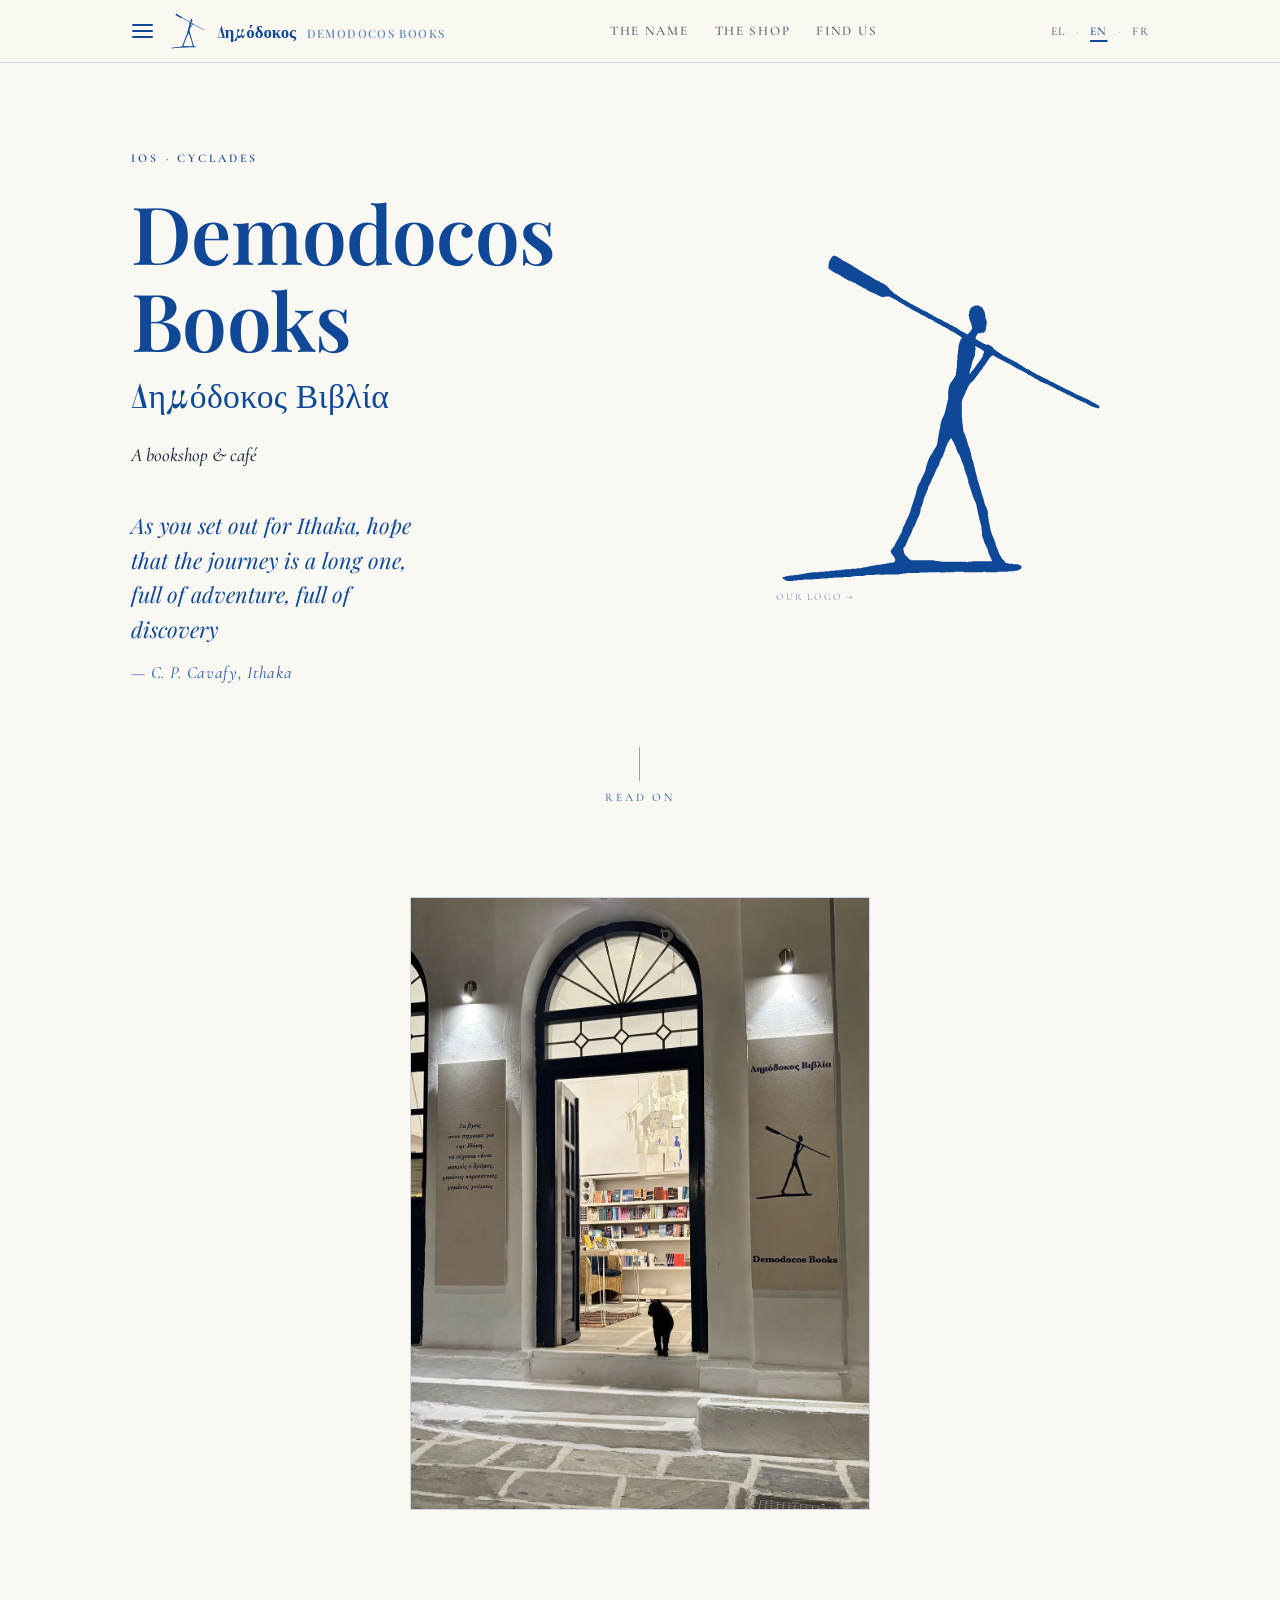
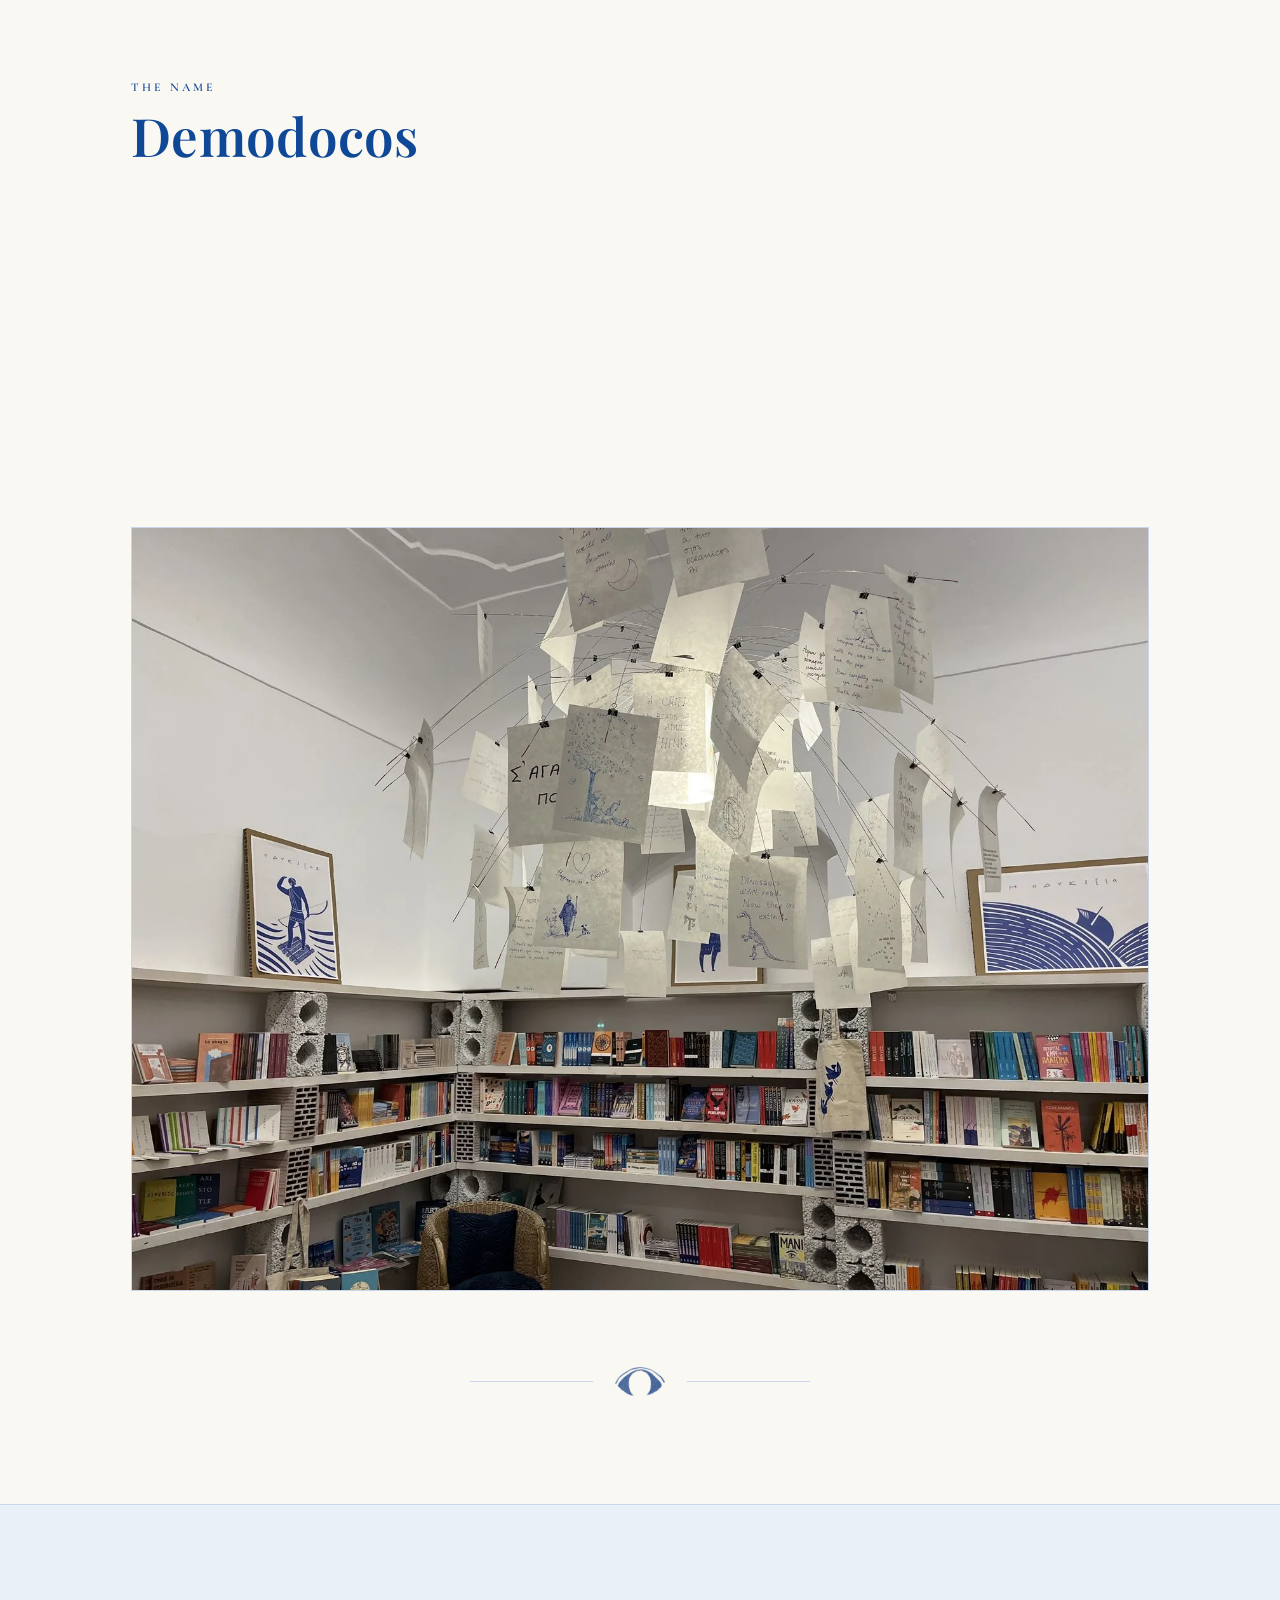
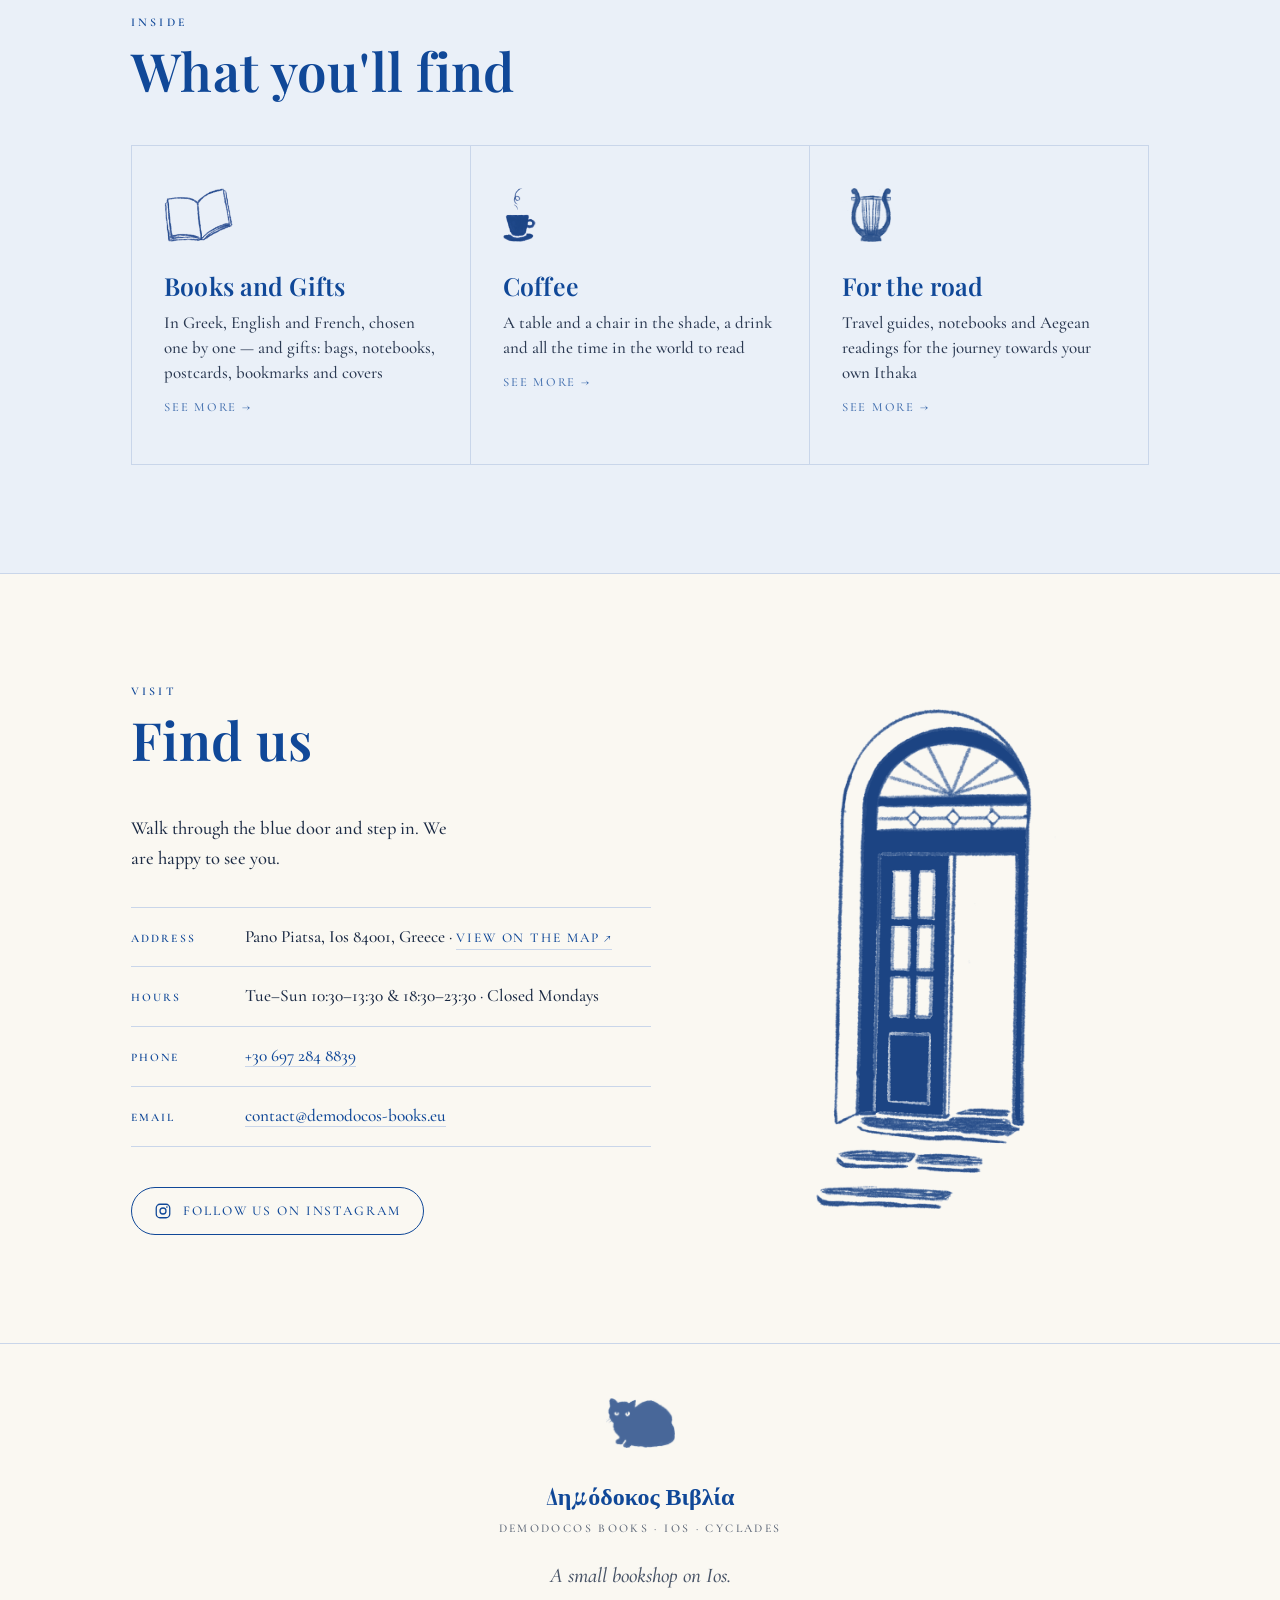
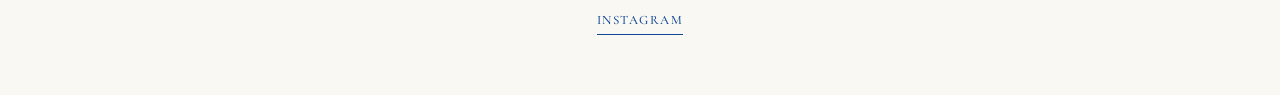
==== commit 7d161ea5: "Partage social + page 404 : carte OG paysage et 404 à l'illustration table Partage social : l'image " ====
--- a/index.html
+++ b/index.html
@@ -8,12 +8,22 @@
 <meta name="description" content="Demodocos Books (Δημόδοκος Βιβλία) — librairie & café indépendante à Ios, dans les Cyclades (Grèce). Des livres en grec, anglais et français, et un café à l'ombre.">
 <link rel="canonical" href="https://demodocos-books.eu/">
 <meta property="og:type" content="website">
+<meta property="og:site_name" content="Demodocos Books">
 <meta property="og:url" content="https://demodocos-books.eu/">
 <meta property="og:title" content="Demodocos Books — Librairie & café à Ios, Cyclades">
 <meta property="og:description" content="Librairie & café indépendante à Ios (Cyclades, Grèce). Des livres en grec, anglais et français.">
-<meta property="og:image" content="https://demodocos-books.eu/assets/accueil.jpg">
+<meta property="og:image" content="https://demodocos-books.eu/assets/og-card.jpg">
+<meta property="og:image:width" content="1200">
+<meta property="og:image:height" content="630">
+<meta property="og:image:alt" content="Illustration au crayon bleu : une table et deux chaises avec un livre ouvert — Demodocos">
+<meta property="og:locale" content="fr_FR">
+<meta property="og:locale:alternate" content="en_GB">
+<meta property="og:locale:alternate" content="el_GR">
 <meta name="twitter:card" content="summary_large_image">
 <meta name="twitter:url" content="https://demodocos-books.eu/">
+<meta name="twitter:title" content="Demodocos Books — Librairie & café à Ios, Cyclades">
+<meta name="twitter:description" content="Librairie & café indépendante à Ios (Cyclades, Grèce). Des livres en grec, anglais et français.">
+<meta name="twitter:image" content="https://demodocos-books.eu/assets/og-card.jpg">
 <script type="application/ld+json">
 {
   "@context": "https://schema.org",
--- a/styles.css
+++ b/styles.css
@@ -30,7 +30,7 @@
     font-size:.74rem;font-weight:600;color:var(--ink);}
   .epigraph{font-family:var(--display);font-style:italic;font-weight:400;
     color:var(--ink);line-height:1.35;}
-  .attr{font-size:.82em;font-style:italic;color:var(--ink);opacity:.7;letter-spacing:.04em}
+  .attr{font-size:.82em;font-style:italic;color:var(--ink);opacity:.8;letter-spacing:.04em}
 
   a{color:var(--ink);text-decoration:none}
   a:focus-visible,button:focus-visible{outline:2px solid var(--ink);outline-offset:3px;border-radius:2px}
@@ -71,7 +71,7 @@
   .langs{display:flex;gap:2px;align-items:center;font-size:.74rem;letter-spacing:.08em;
     margin-right:-9px}   /* compense le padding-droit du bouton → gouttière droite = gouttière gauche du logo */
   .langs button{background:none;border:0;cursor:pointer;color:var(--text);
-    opacity:.55;padding:13px 9px;font:inherit;text-transform:uppercase;letter-spacing:.1em;
+    opacity:.7;padding:13px 9px;font:inherit;text-transform:uppercase;letter-spacing:.1em;
     transition:opacity .2s,color .2s}   /* padding vertical porté à 13px → cible tactile ≈ 44px */
   .langs button:hover{opacity:.9}
   .langs button[aria-pressed="true"]{opacity:1;color:var(--ink);
@@ -114,7 +114,7 @@
     display:block}
   .scroll-cue{display:flex;justify-content:center;padding-bottom:30px}
   .scroll-cue a{font-family:var(--body);text-transform:uppercase;letter-spacing:.24em;
-    font-size:.72rem;color:var(--ink);opacity:.7;display:inline-flex;flex-direction:column;
+    font-size:.72rem;color:var(--ink);opacity:.8;display:inline-flex;flex-direction:column;
     align-items:center;gap:8px}
   .scroll-cue .arr{width:1px;height:34px;background:var(--ink);opacity:.6;
     animation:drop 2.4s ease-in-out infinite}
@@ -193,7 +193,7 @@
   footer .cat{width:46px;height:auto;color:var(--ink);opacity:.8;margin-bottom:18px}
   footer .fbrand{font-family:var(--display);color:var(--ink);font-size:1.5rem;font-weight:600}
   footer .flat{font-size:.74rem;letter-spacing:.2em;text-transform:uppercase;
-    color:var(--text);opacity:.6;margin-top:.4em}
+    color:var(--text);opacity:.7;margin-top:.4em}
   footer .ftag{font-style:italic;color:var(--text);opacity:.8;margin-top:1.1em}
   footer .flink{display:inline-block;margin-top:1.4em;font-size:.8rem;letter-spacing:.12em;
     text-transform:uppercase;border-bottom:1px solid var(--ink);padding-bottom:3px}
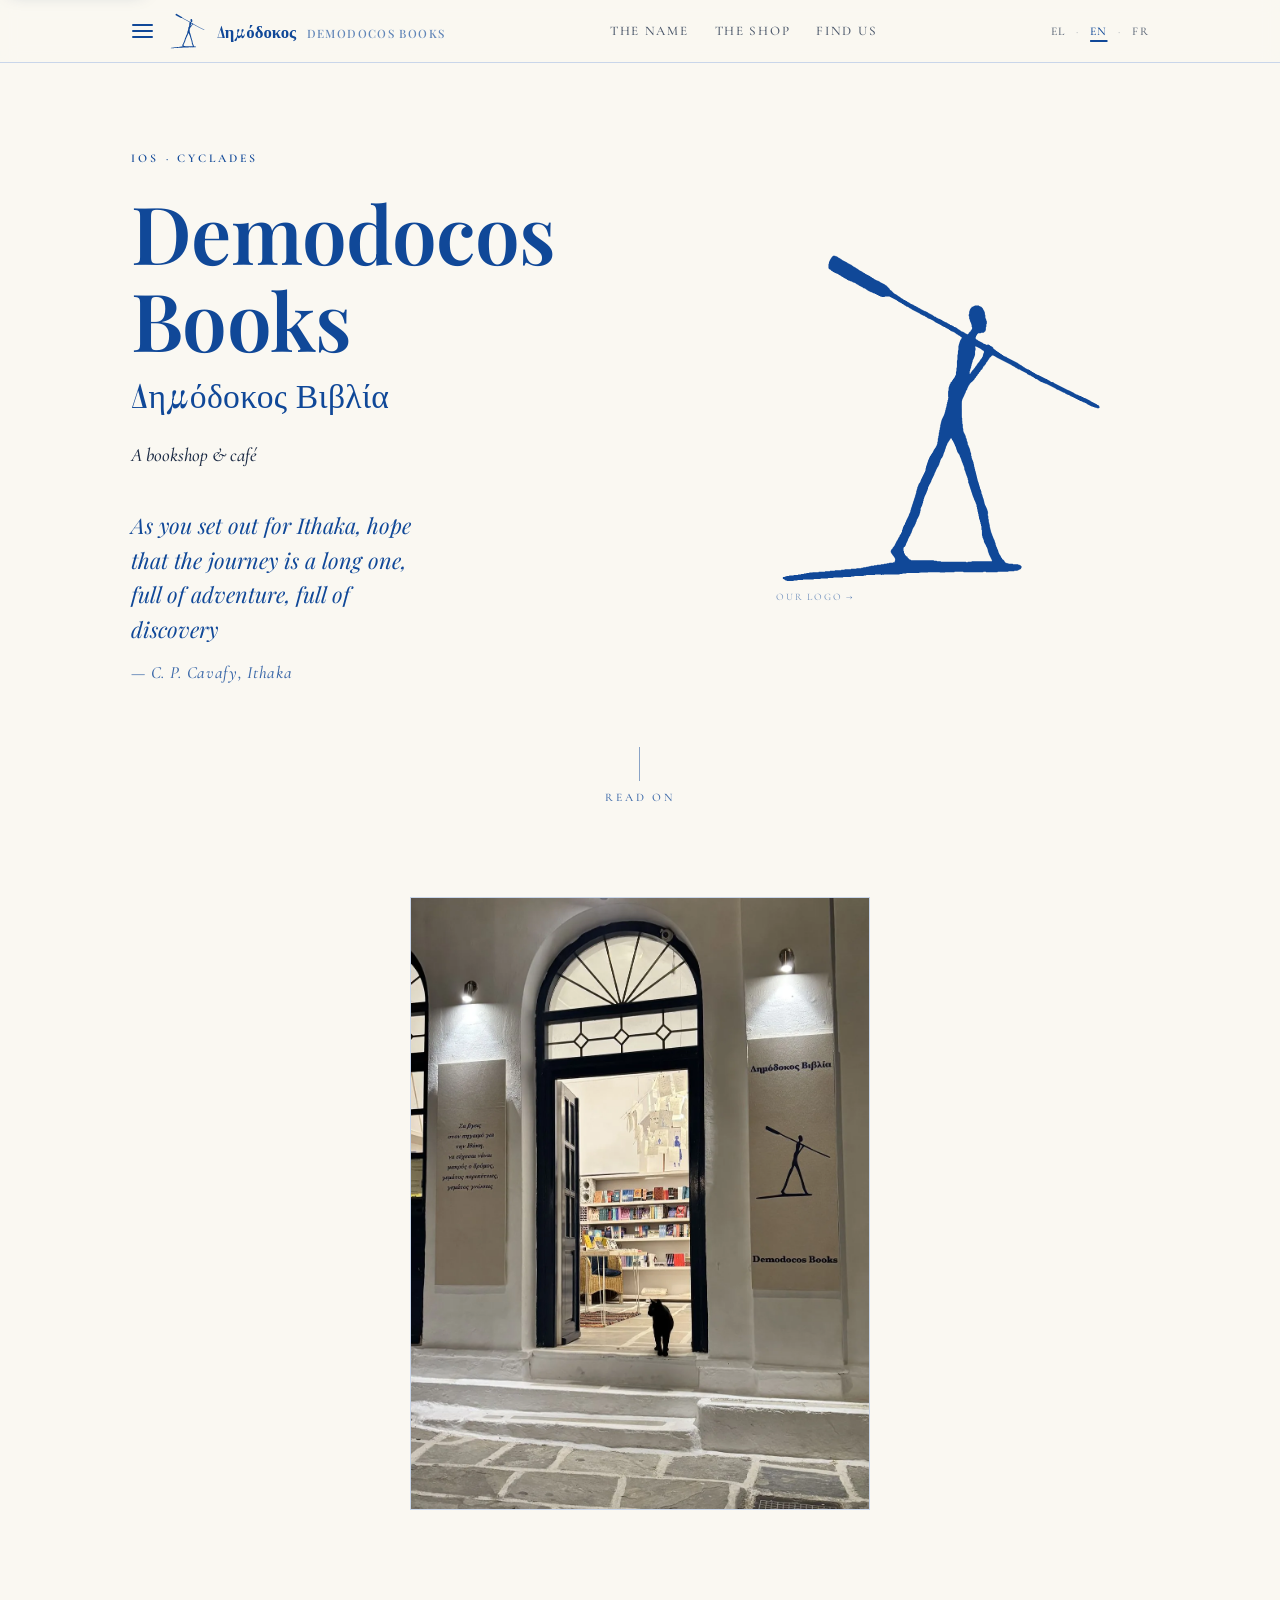
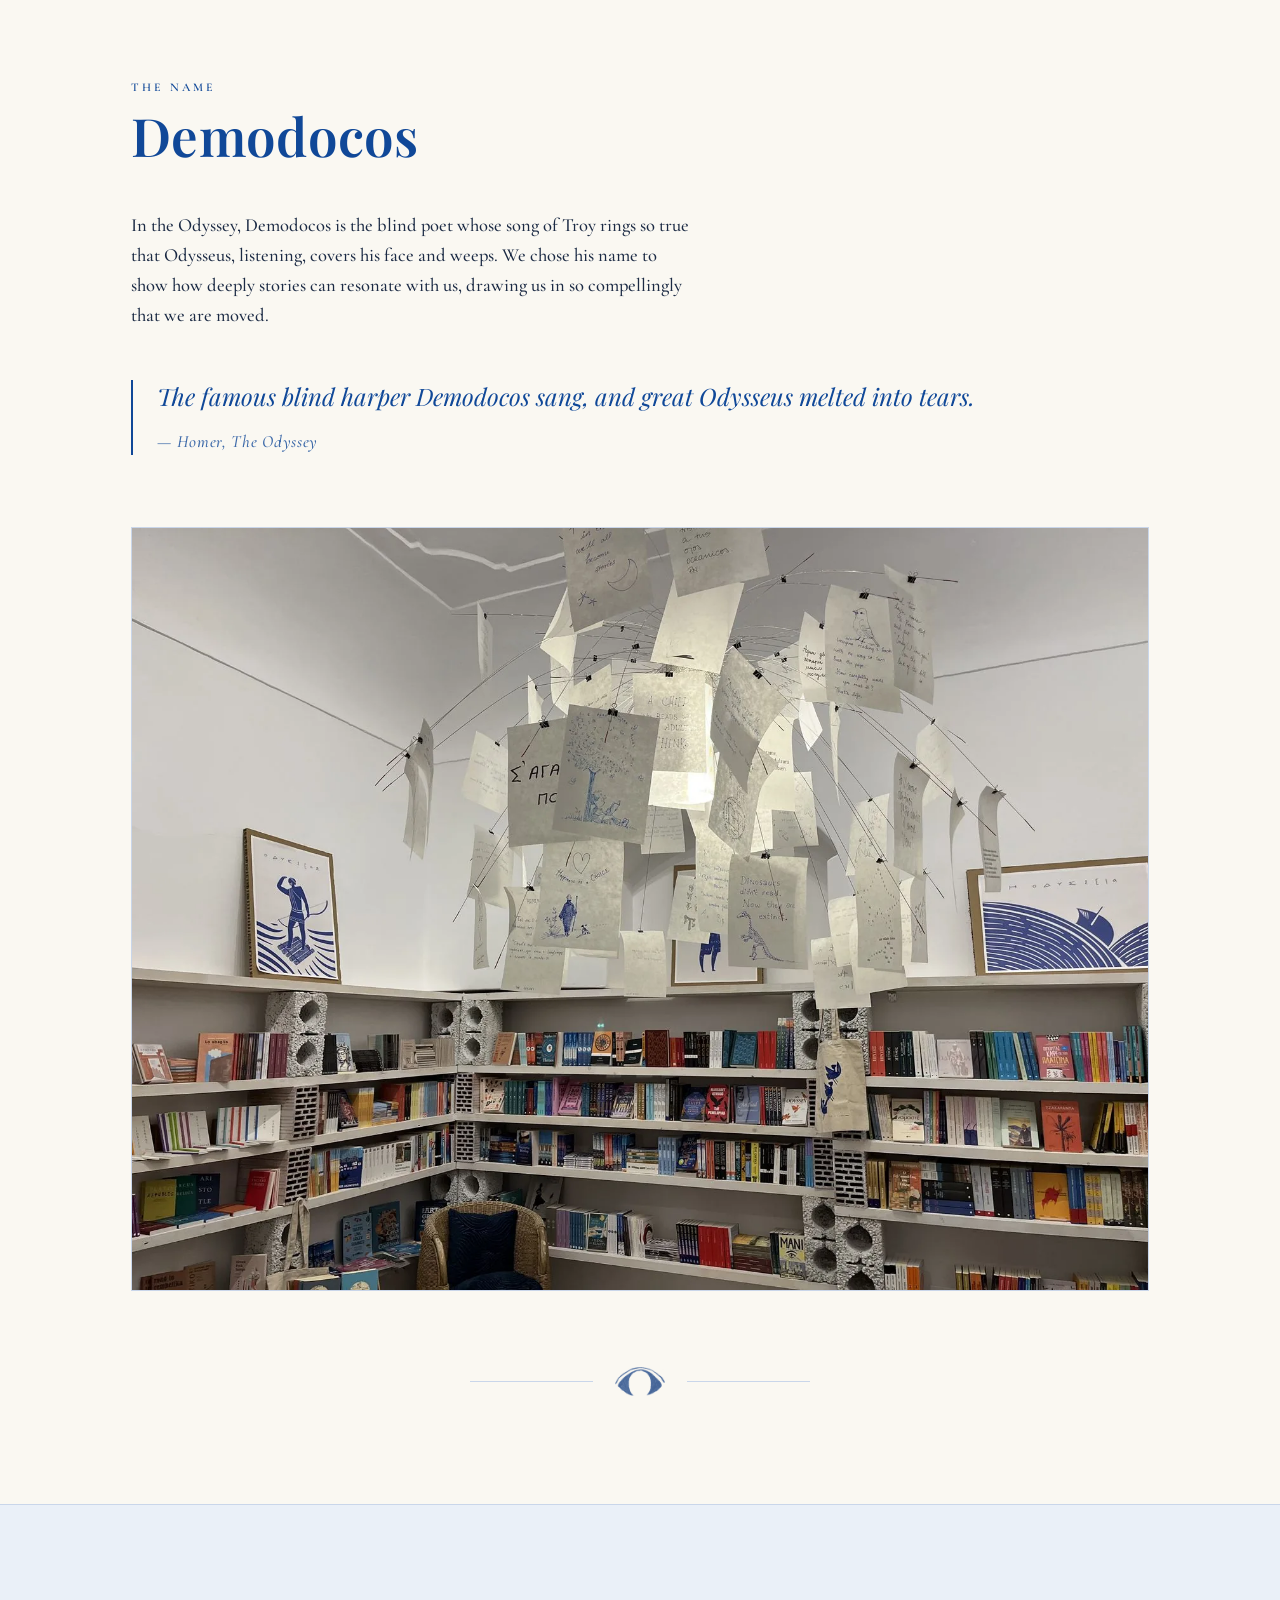
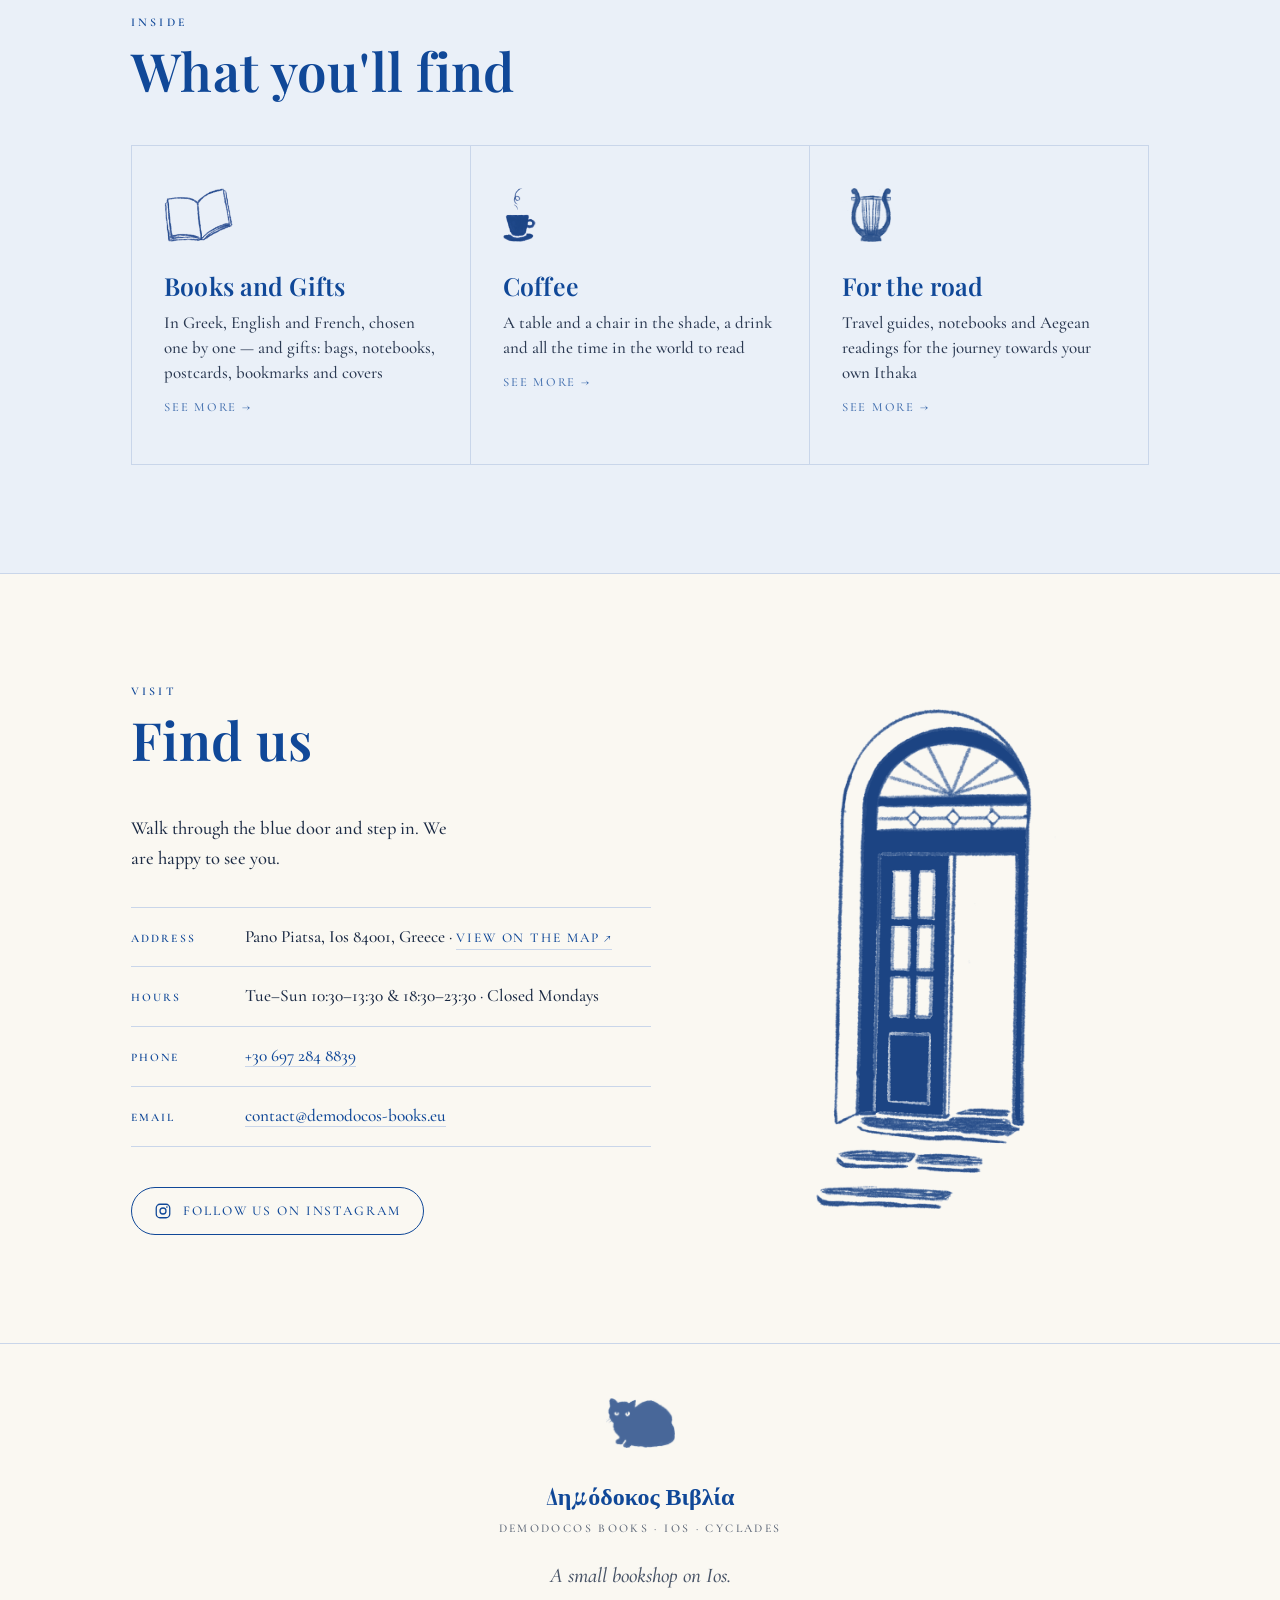
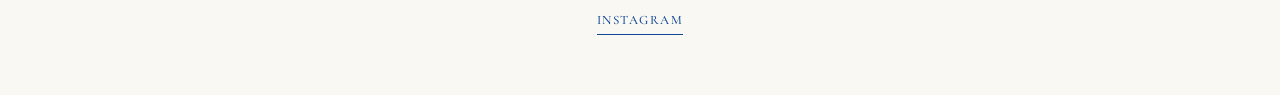
==== commit 23409883: "Accessibilité + finitions : theme-color, lien d'évitement, focus clavier theme-color : ajout de <met" ====
--- a/index.html
+++ b/index.html
@@ -3,6 +3,7 @@
 <head>
 <meta charset="utf-8">
 <meta name="viewport" content="width=device-width, initial-scale=1">
+<meta name="theme-color" content="#104898">
 <meta name="google-site-verification" content="bmaRLU1P5XqCJYdTUb9qqTUjNGtjZnTm5DRgJ8FaScw">
 <title>Demodocos Books — Librairie & café à Ios, Cyclades (Grèce)</title>
 <meta name="description" content="Demodocos Books (Δημόδοκος Βιβλία) — librairie & café indépendante à Ios, dans les Cyclades (Grèce). Des livres en grec, anglais et français, et un café à l'ombre.">
@@ -71,6 +72,7 @@
      ════════════════════════════════════════════════════════════════════ -->
 <script>
 const CONTENT = {
+  skip_link:      { el:"Μετάβαση στο περιεχόμενο", en:"Skip to content", fr:"Aller au contenu" },
 
   /* ----- Onglet du navigateur ----- */
   doc_title:      { el:"Δημόδοκος Βιβλία — Βιβλιοπωλείο & καφέ, Ίος (Κυκλάδες)", en:"Demodocos Books — Bookshop & café on Ios, Cyclades, Greece", fr:"Demodocos Books — Librairie & café à Ios, Cyclades (Grèce)" },
@@ -253,6 +255,7 @@
 </style>
 </head>
 <body>
+<a class="skip-link" href="#main" data-i18n="skip_link">Aller au contenu</a>
 
 <!-- jeu d'icônes (réutilisées par <use>) -->
 <svg width="0" height="0" style="position:absolute" aria-hidden="true">
@@ -315,7 +318,7 @@
   </span>
 </a>
 
-<main>
+<main id="main">
   <!-- ACCUEIL -->
   <section class="hero">
     <div class="wrap hero-grid">
--- a/styles.css
+++ b/styles.css
@@ -34,6 +34,17 @@
 
   a{color:var(--ink);text-decoration:none}
   a:focus-visible,button:focus-visible{outline:2px solid var(--ink);outline-offset:3px;border-radius:2px}
+
+  /* —— utilitaires accessibilité —— */
+  .sr-only{position:absolute;width:1px;height:1px;padding:0;margin:-1px;overflow:hidden;
+    clip:rect(0,0,0,0);white-space:nowrap;border:0}
+  /* Lien d'évitement : hors écran, réapparaît en haut à gauche au premier Tab
+     (clavier / lecteur d'écran) pour sauter l'en-tête répété. */
+  .skip-link{position:fixed;left:10px;top:-56px;z-index:100;
+    background:var(--ink);color:var(--paper);border-radius:5px;
+    padding:9px 16px;font-family:var(--body);font-size:.98rem;letter-spacing:.02em;
+    box-shadow:0 6px 18px rgba(10,46,99,.28);transition:top .16s ease}
+  .skip-link:focus{top:10px;outline:2px solid var(--ink);outline-offset:2px}
 
   /* —— en-tête —— */
   header{position:sticky;top:0;z-index:20;
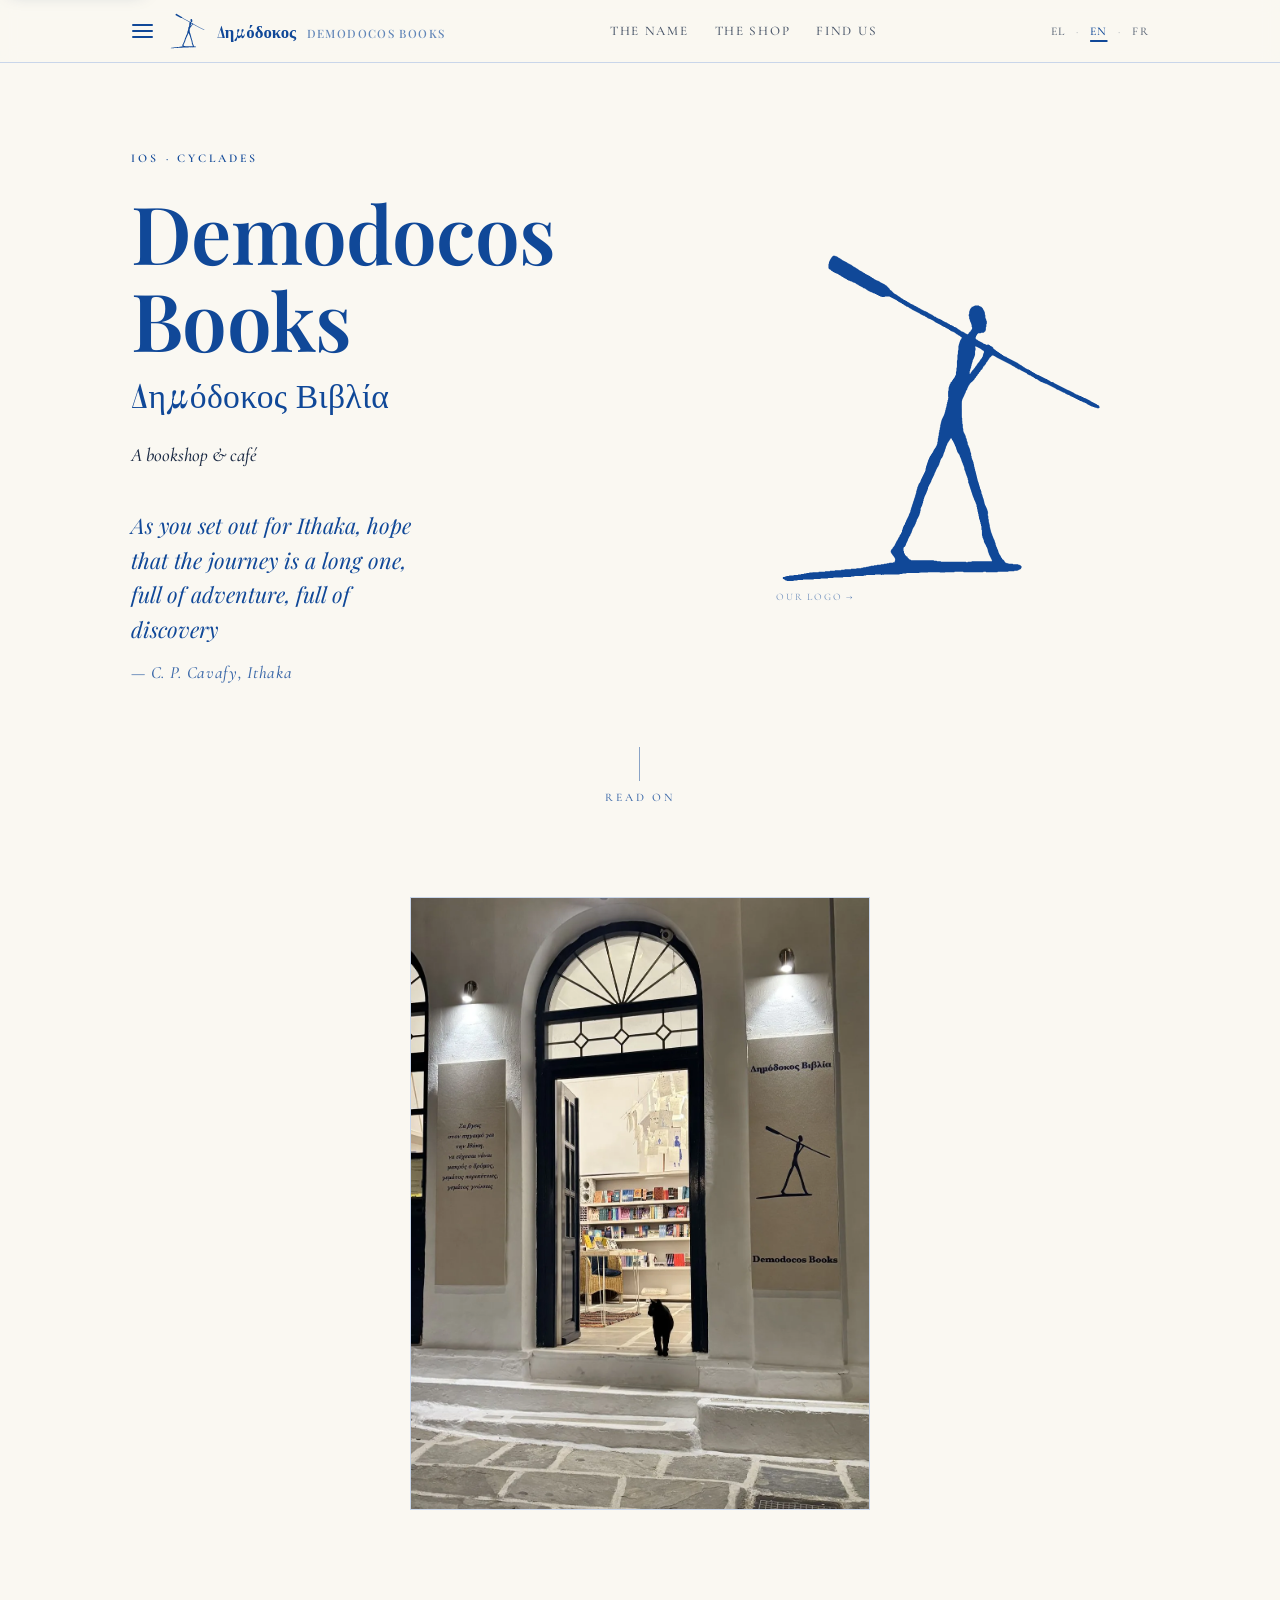
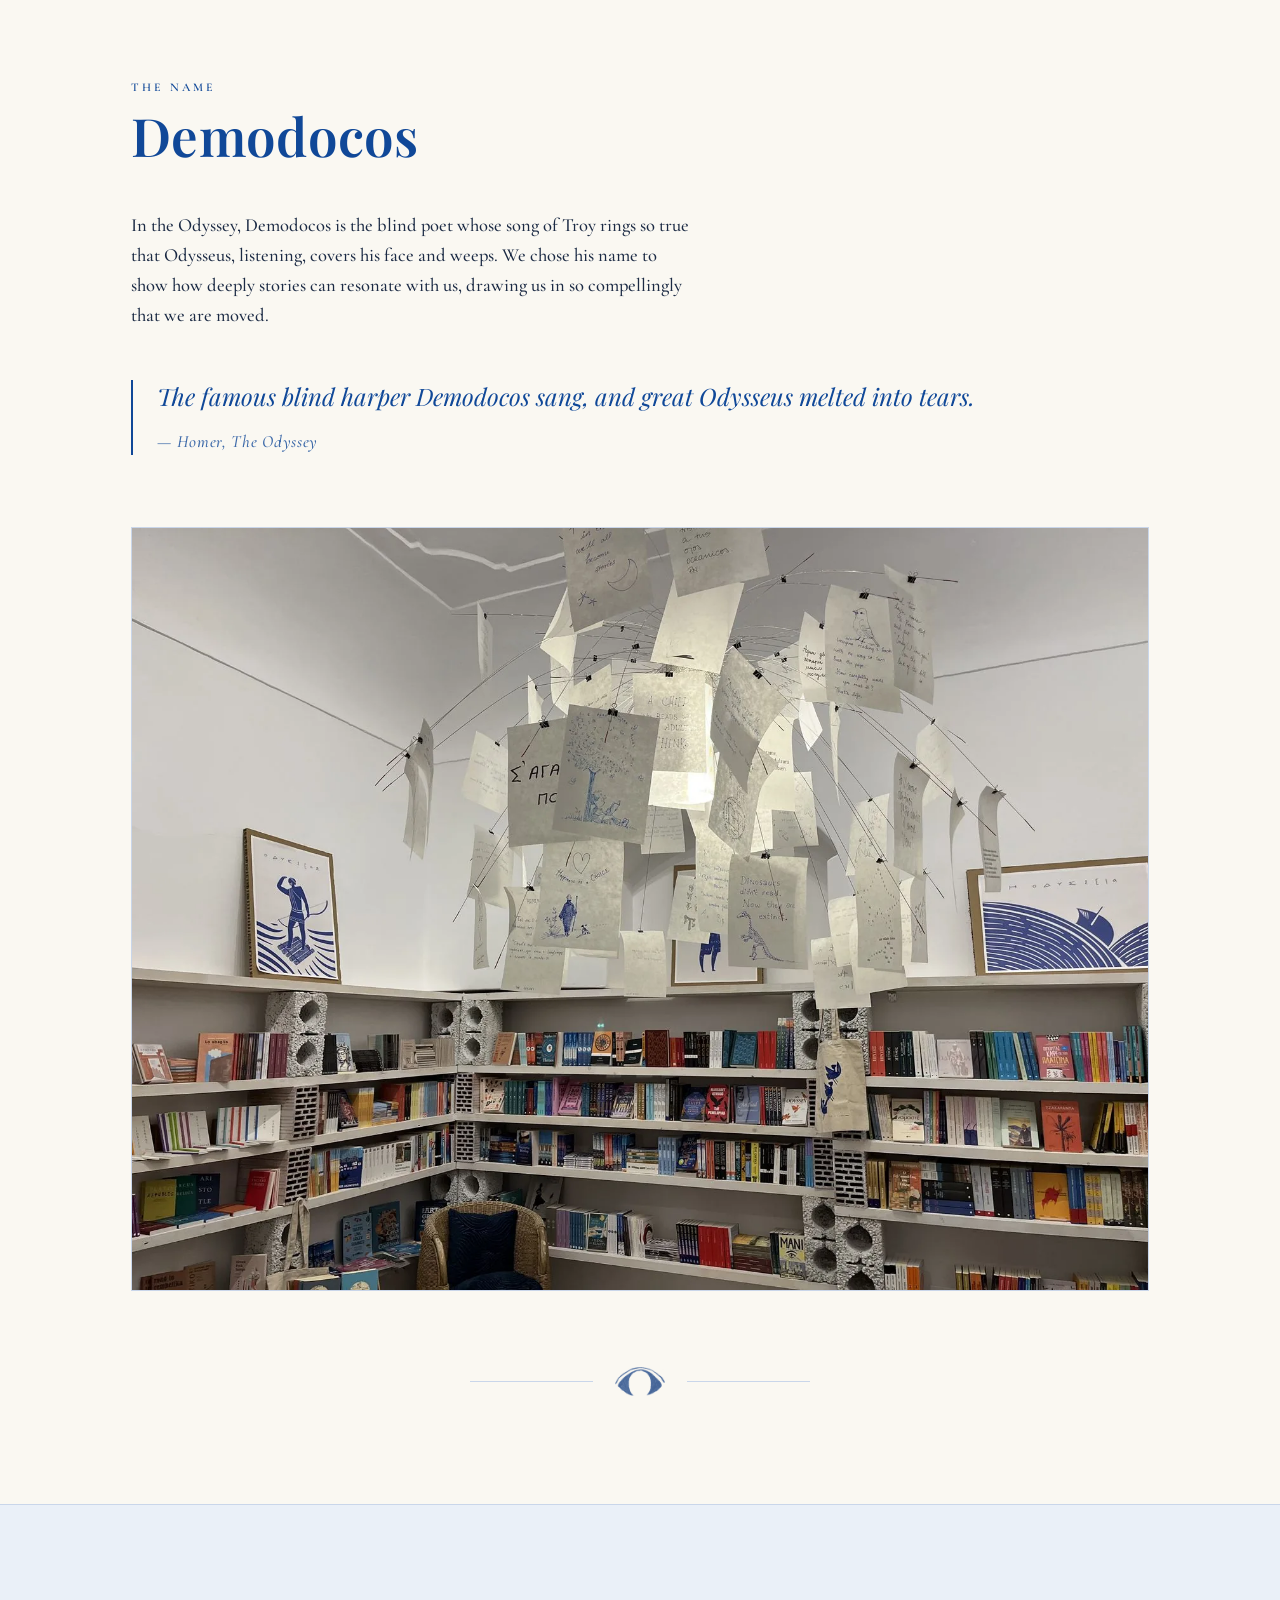
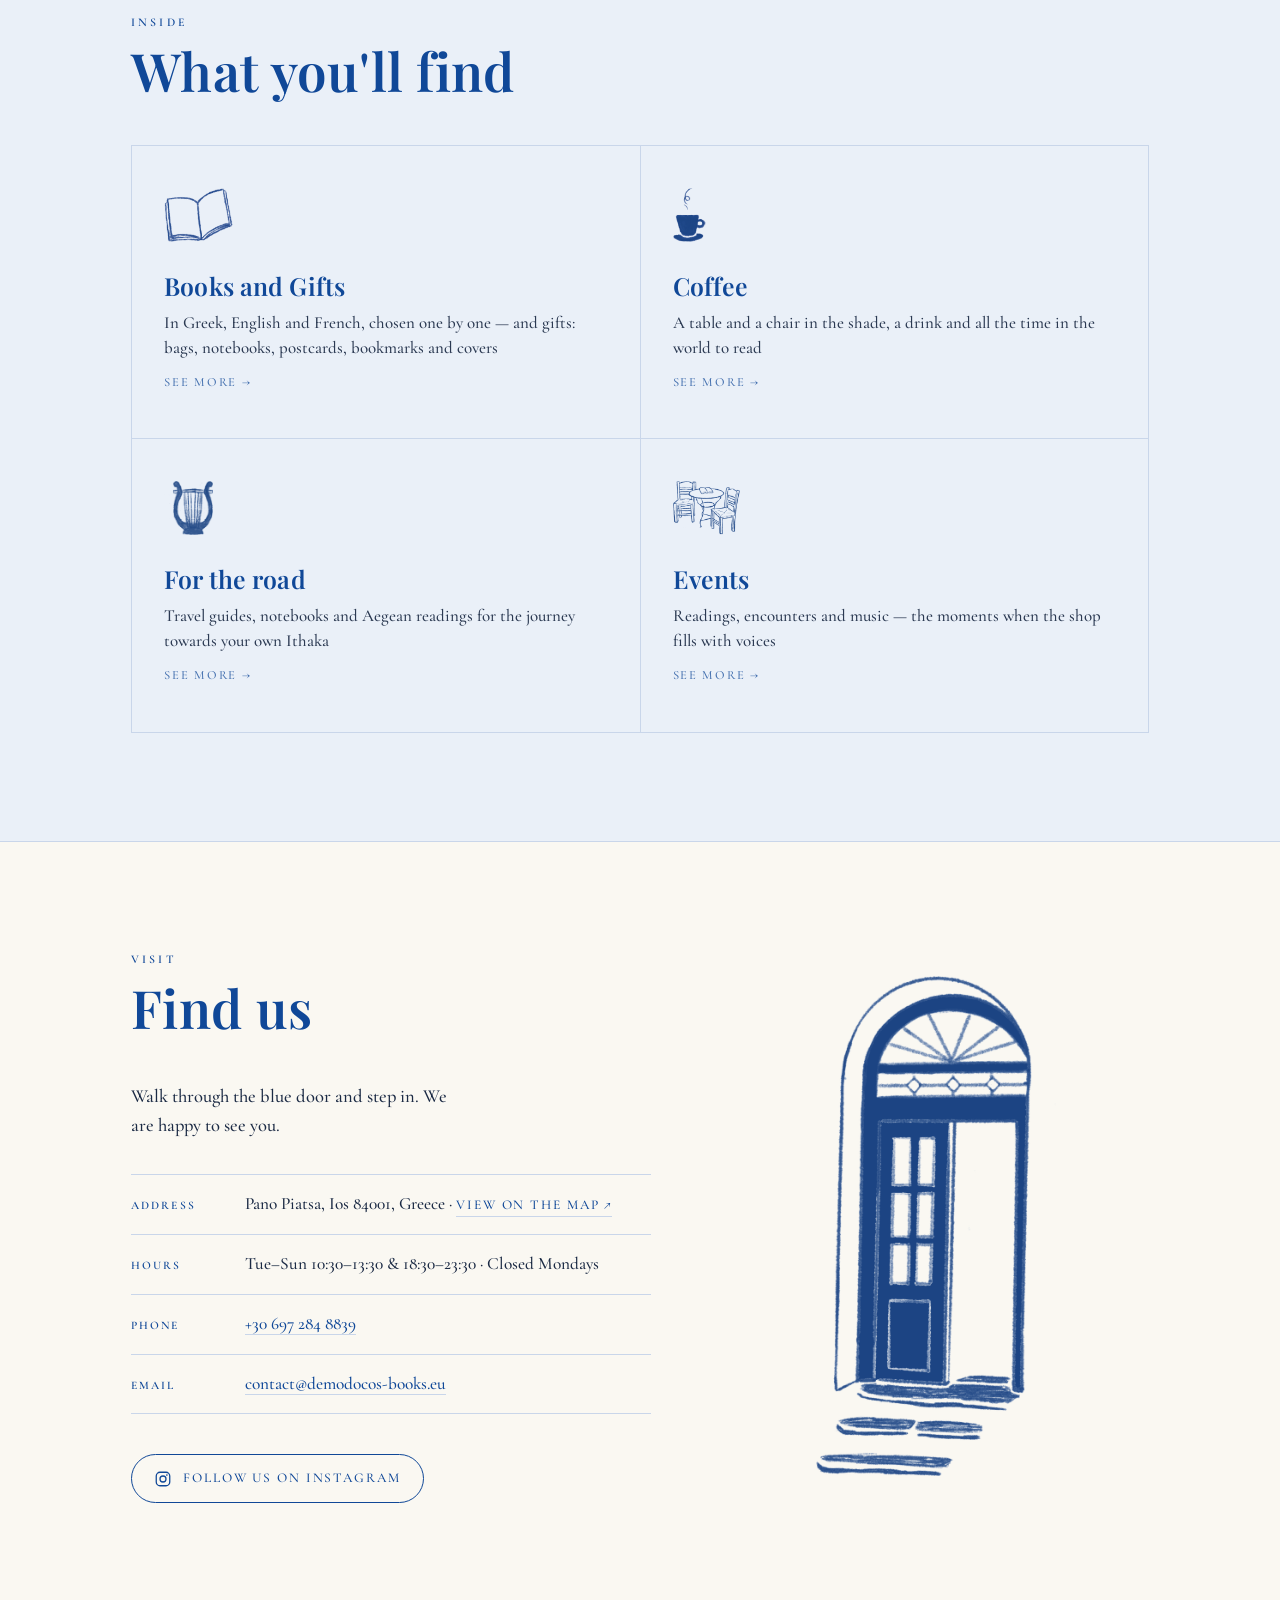
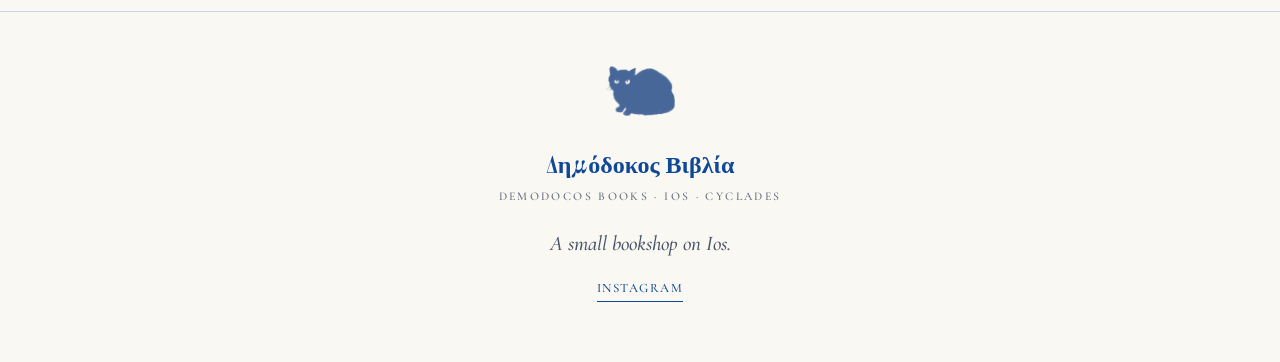
==== commit 31d3758c: "Retours Christophe : carte Events, partage en anglais, image sociale = logo 1) Carte « Events » sur " ====
--- a/index.html
+++ b/index.html
@@ -11,19 +11,19 @@
 <meta property="og:type" content="website">
 <meta property="og:site_name" content="Demodocos Books">
 <meta property="og:url" content="https://demodocos-books.eu/">
-<meta property="og:title" content="Demodocos Books — Librairie & café à Ios, Cyclades">
-<meta property="og:description" content="Librairie & café indépendante à Ios (Cyclades, Grèce). Des livres en grec, anglais et français.">
+<meta property="og:title" content="Demodocos Books — Bookshop & café on Ios, Cyclades">
+<meta property="og:description" content="An independent bookshop & café on Ios (Cyclades, Greece). Books in Greek, English and French.">
 <meta property="og:image" content="https://demodocos-books.eu/assets/og-card.jpg">
 <meta property="og:image:width" content="1200">
 <meta property="og:image:height" content="630">
-<meta property="og:image:alt" content="Illustration au crayon bleu : une table et deux chaises avec un livre ouvert — Demodocos">
-<meta property="og:locale" content="fr_FR">
-<meta property="og:locale:alternate" content="en_GB">
+<meta property="og:image:alt" content="Demodocos Books logo: the oar-bearer figure in cobalt blue, beside the shop's name">
+<meta property="og:locale" content="en_GB">
+<meta property="og:locale:alternate" content="fr_FR">
 <meta property="og:locale:alternate" content="el_GR">
 <meta name="twitter:card" content="summary_large_image">
 <meta name="twitter:url" content="https://demodocos-books.eu/">
-<meta name="twitter:title" content="Demodocos Books — Librairie & café à Ios, Cyclades">
-<meta name="twitter:description" content="Librairie & café indépendante à Ios (Cyclades, Grèce). Des livres en grec, anglais et français.">
+<meta name="twitter:title" content="Demodocos Books — Bookshop & café on Ios, Cyclades">
+<meta name="twitter:description" content="An independent bookshop & café on Ios (Cyclades, Greece). Books in Greek, English and French.">
 <meta name="twitter:image" content="https://demodocos-books.eu/assets/og-card.jpg">
 <script type="application/ld+json">
 {
@@ -146,6 +146,11 @@
     el:"Ταξιδιωτικοί οδηγοί, σημειωματάρια και αναγνώσματα των νησιών του Αιγαίου για το ταξίδι προς τη δική σας Ιθάκη",
     en:"Travel guides, notebooks and Aegean readings for the journey towards your own Ithaka",
     fr:"Des livrets de voyage, des carnets de notes et des lectures égéennes pour vous accompagner vers vos propres Ithaques" },
+  card_events_t:  { el:"Εκδηλώσεις", en:"Events", fr:"Rendez-vous" },
+  card_events_b:  {
+    el:"Αναγνώσεις, συναντήσεις και μουσική — οι στιγμές που το βιβλιοπωλείο γεμίζει φωνές",
+    en:"Readings, encounters and music — the moments when the shop fills with voices",
+    fr:"Lectures, rencontres et musique — les moments où la librairie se remplit de voix" },
   card_more:      { el:"Δείτε περισσότερα", en:"See more", fr:"En savoir plus" },
 
   /* ----- Nous trouver ----- */
@@ -1026,6 +1031,11 @@
           <h3 data-i18n="card_island_t"></h3><p data-i18n="card_island_b"></p>
           <span class="more" data-i18n="card_more"></span>
         </a>
+        <a class="card" href="events.html">
+          <img class="ic" src="assets/table-demodocos.png" alt="" aria-hidden="true" width="460" height="366" style="width:auto;height:54px">
+          <h3 data-i18n="card_events_t"></h3><p data-i18n="card_events_b"></p>
+          <span class="more" data-i18n="card_more"></span>
+        </a>
       </div>
     </div>
   </section>
--- a/styles.css
+++ b/styles.css
@@ -159,8 +159,8 @@
   .eye-divider svg{width:46px;height:auto;color:var(--ink);opacity:.85}
 
   /* cartes */
-  .cards{display:grid;grid-template-columns:repeat(3,1fr);gap:1px;
-    background:var(--line);border:1px solid var(--line)}
+  .cards{display:grid;grid-template-columns:repeat(2,1fr);gap:1px;
+    background:var(--line);border:1px solid var(--line)}   /* 4 cartes en 2×2 (descriptions longues : plus aéré qu'une rangée de 4) */
   .card{background:var(--paper);padding:clamp(28px,3.4vw,42px) clamp(22px,2.6vw,32px)}
   .section.wash .card{background:var(--wash)}
   .card .ic{width:52px;height:52px;color:var(--ink);margin-bottom:20px}
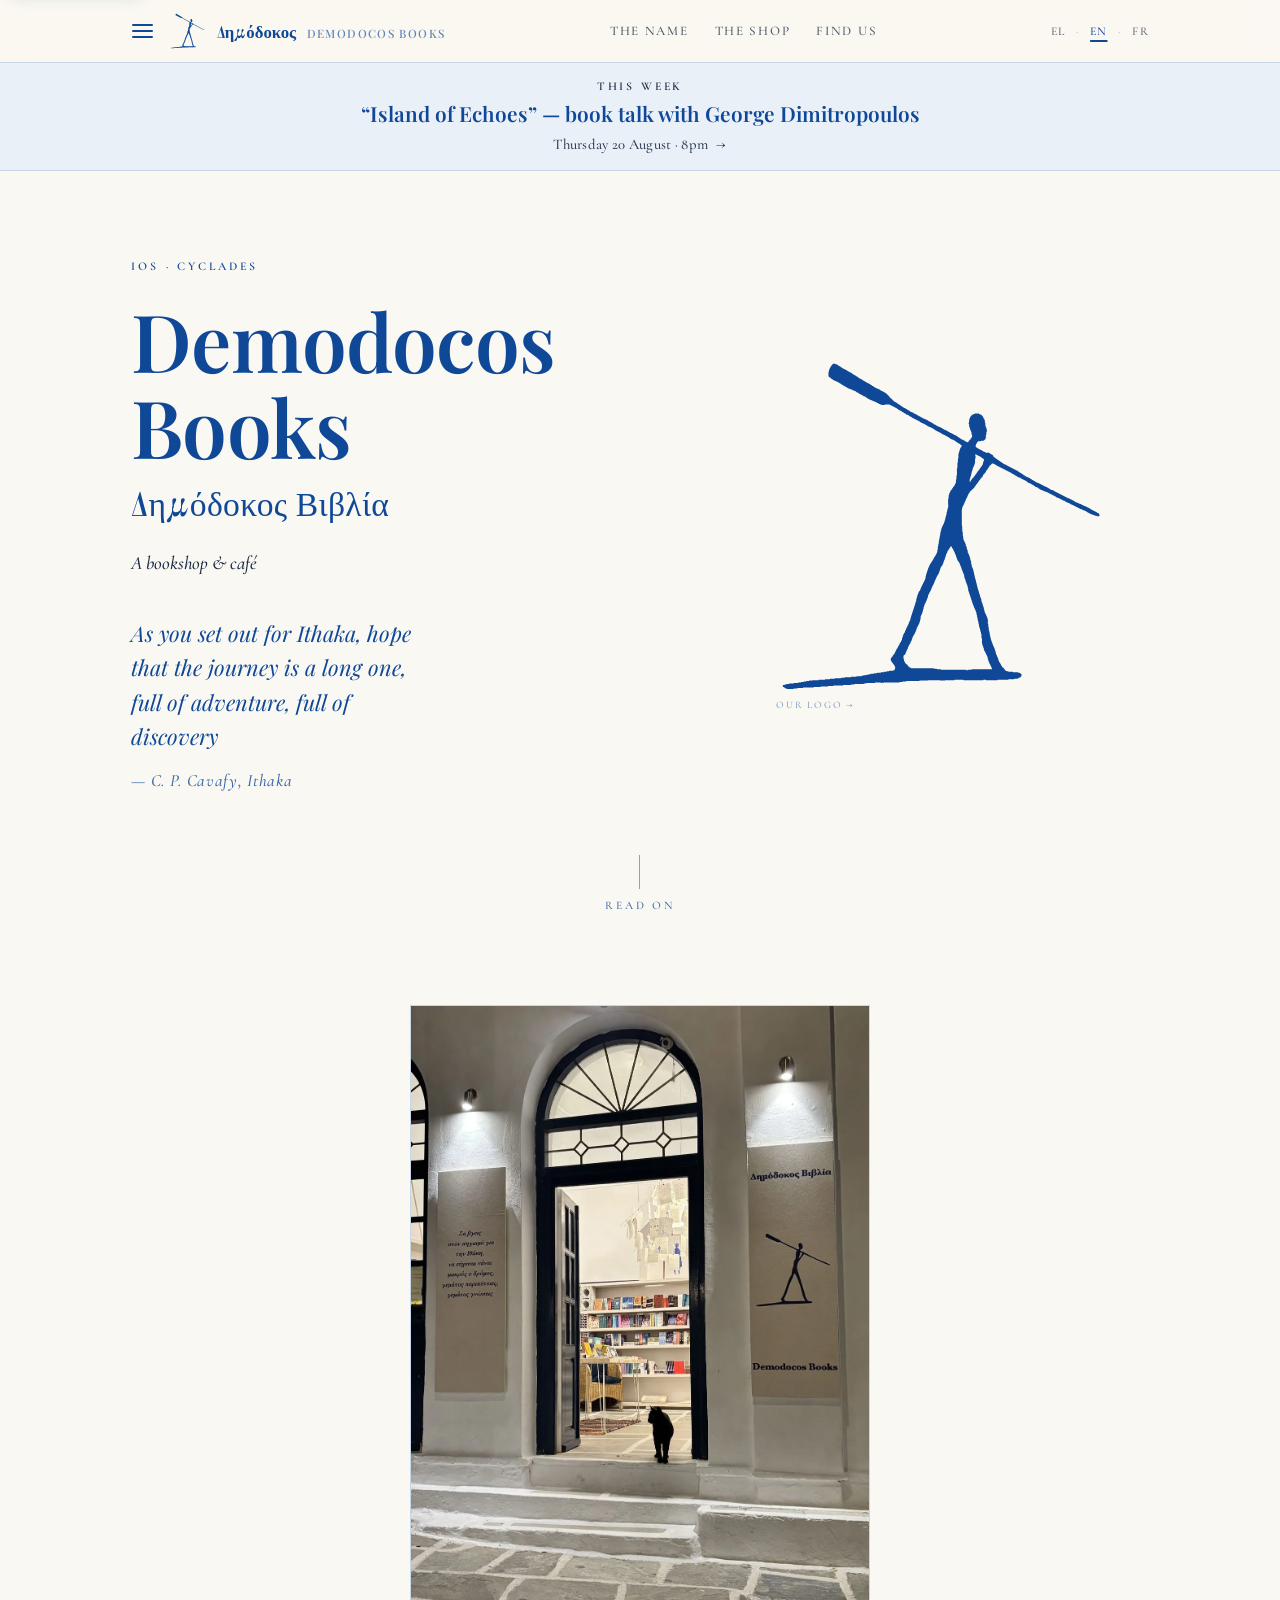
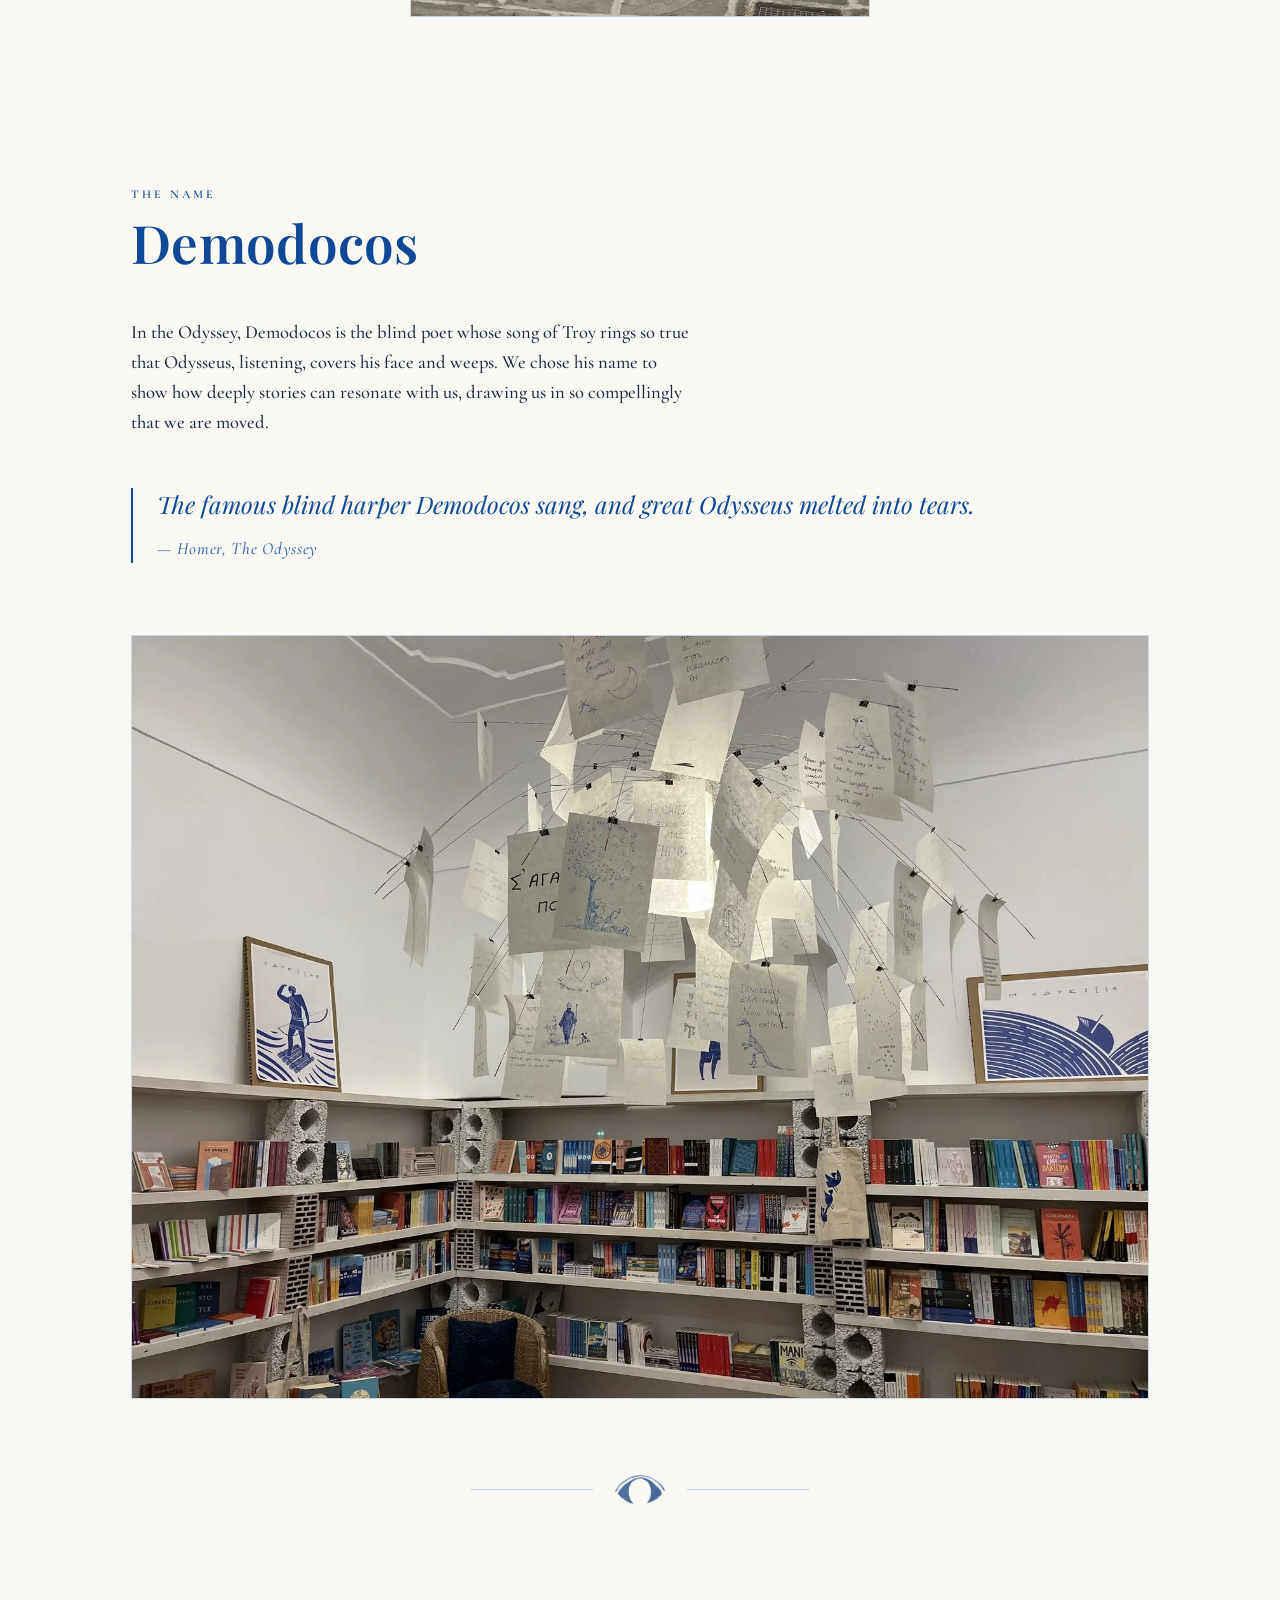
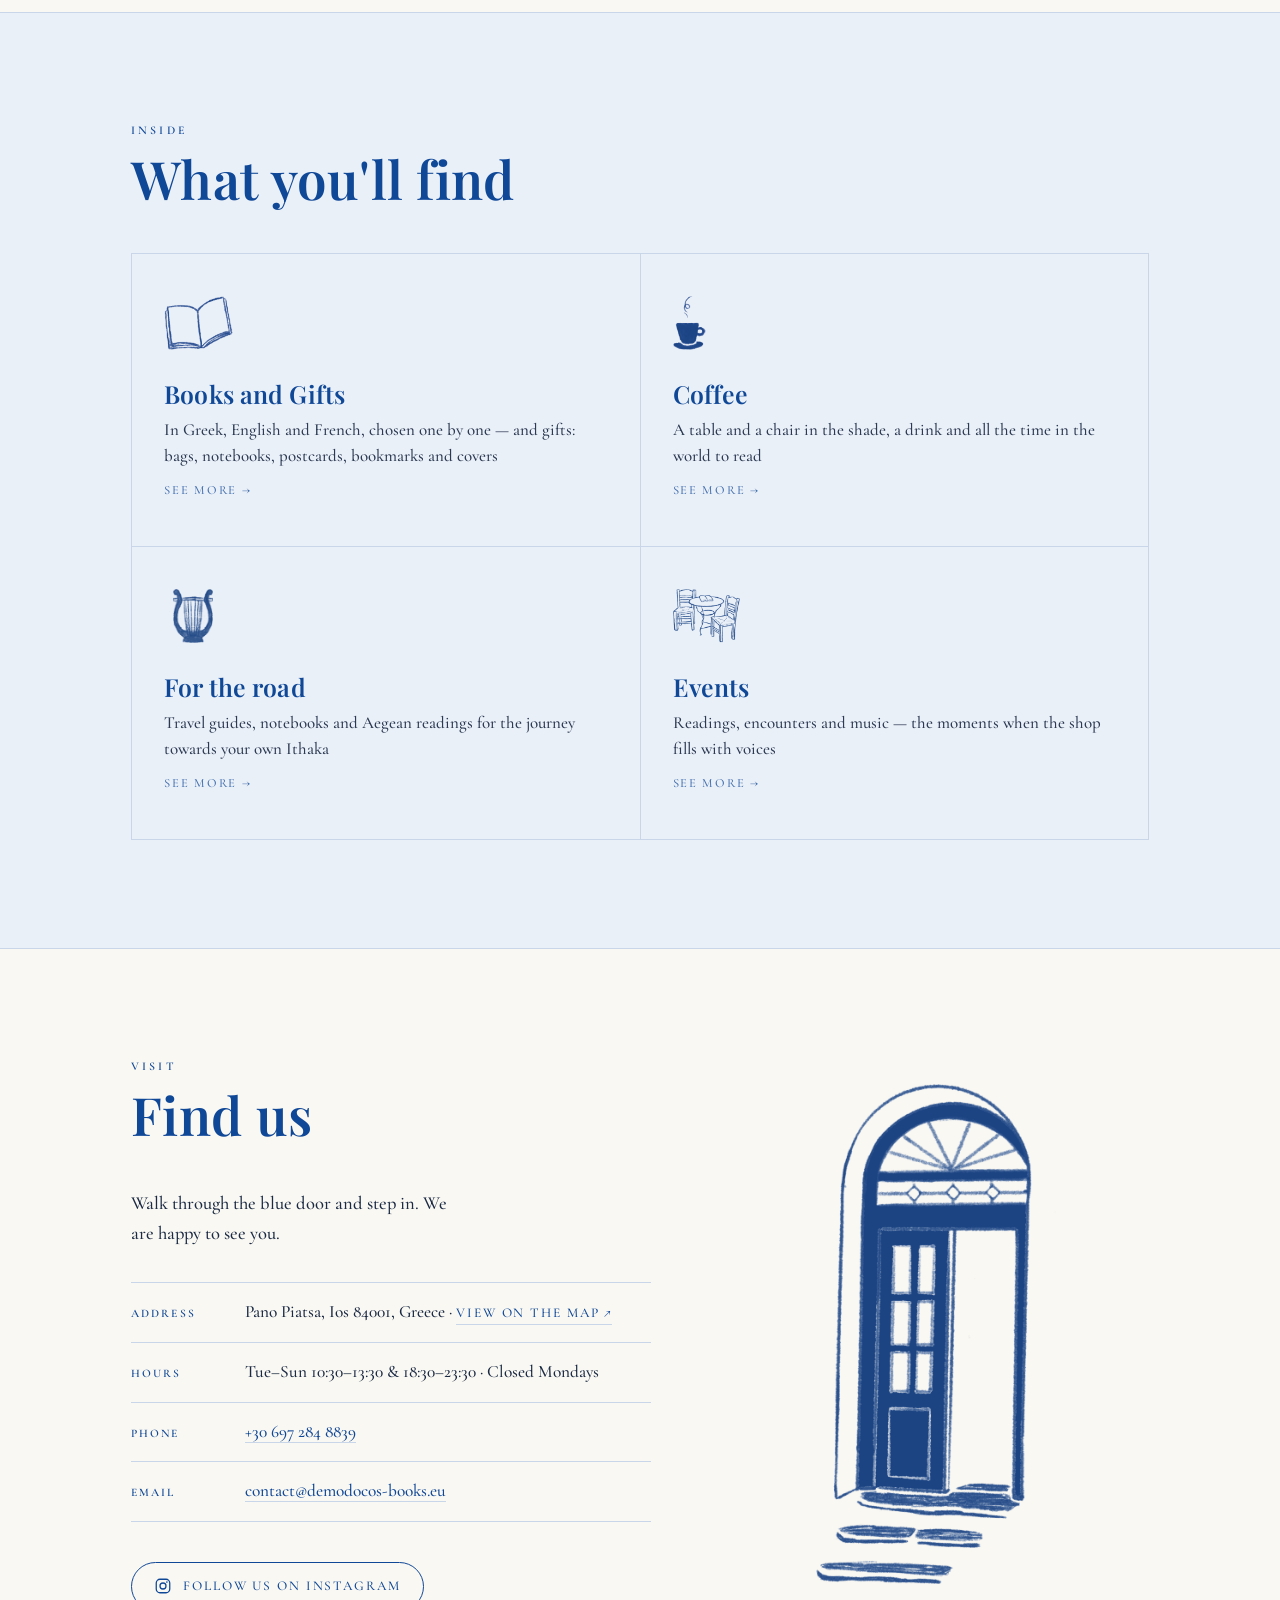
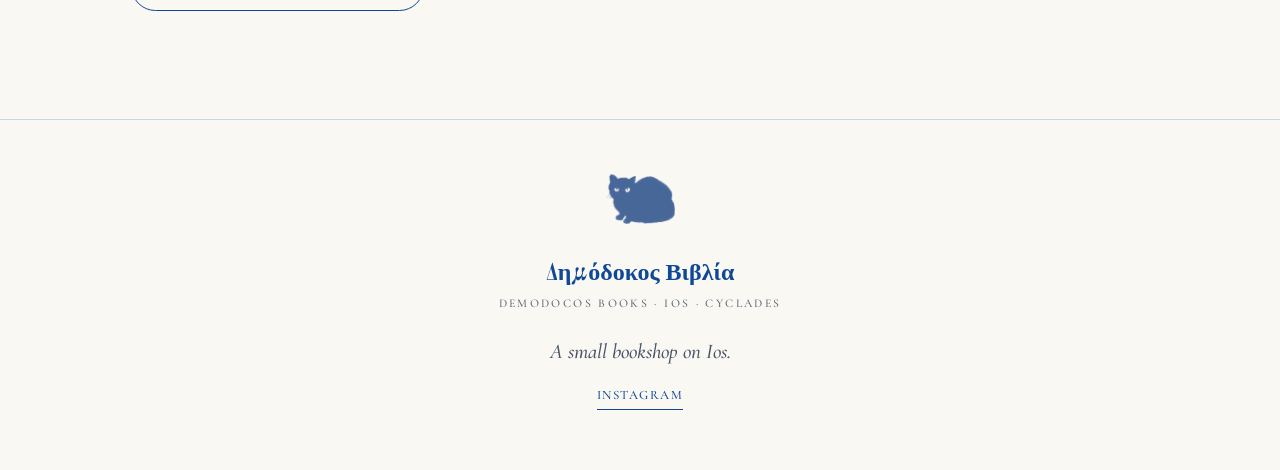
==== commit b8a463a6: "Événements : ajoute « Island of Echoes » (20 août) + réactive le bandeau d'accueil events.html : nou" ====
--- a/index.html
+++ b/index.html
@@ -13,7 +13,7 @@
 <meta property="og:url" content="https://demodocos-books.eu/">
 <meta property="og:title" content="Demodocos Books — Bookshop & café on Ios, Cyclades">
 <meta property="og:description" content="An independent bookshop & café on Ios (Cyclades, Greece). Books in Greek, English and French.">
-<meta property="og:image" content="https://demodocos-books.eu/assets/og-card.jpg">
+<meta property="og:image" content="https://demodocos-books.eu/assets/og-card-2.jpg">
 <meta property="og:image:width" content="1200">
 <meta property="og:image:height" content="630">
 <meta property="og:image:alt" content="Demodocos Books logo: the oar-bearer figure in cobalt blue, beside the shop's name">
@@ -24,7 +24,7 @@
 <meta name="twitter:url" content="https://demodocos-books.eu/">
 <meta name="twitter:title" content="Demodocos Books — Bookshop & café on Ios, Cyclades">
 <meta name="twitter:description" content="An independent bookshop & café on Ios (Cyclades, Greece). Books in Greek, English and French.">
-<meta name="twitter:image" content="https://demodocos-books.eu/assets/og-card.jpg">
+<meta name="twitter:image" content="https://demodocos-books.eu/assets/og-card-2.jpg">
 <script type="application/ld+json">
 {
   "@context": "https://schema.org",
@@ -100,8 +100,8 @@
      Pour changer l'évènement mis en avant : modifier les 3 lignes ci-dessous.
      Pour MASQUER le bandeau (semaine sans évènement) : mettre banner_text à "" (el/en/fr). */
   banner_eyebrow: { el:"Αυτή την εβδομάδα", en:"This week", fr:"Cette semaine" },
-  banner_text:    { el:"", en:"", fr:"" },
-  banner_date:    { el:"Τετάρτη 22 Ιουλίου · 19:00", en:"Wednesday 22 July · 7pm", fr:"mercredi 22 juillet · 19h" },
+  banner_text:    { el:"«Island of Echoes» — παρουσίαση βιβλίου με τον George Dimitropoulos", en:"“Island of Echoes” — book talk with George Dimitropoulos", fr:"« Island of Echoes » — rencontre avec George Dimitropoulos" },
+  banner_date:    { el:"Πέμπτη 20 Αυγούστου · 20:00", en:"Thursday 20 August · 8pm", fr:"jeudi 20 août · 20h" },
 
   /* ----- Le nom / l'histoire ----- */
   name_label:     { el:"Το όνομα", en:"The name", fr:"Le nom" },
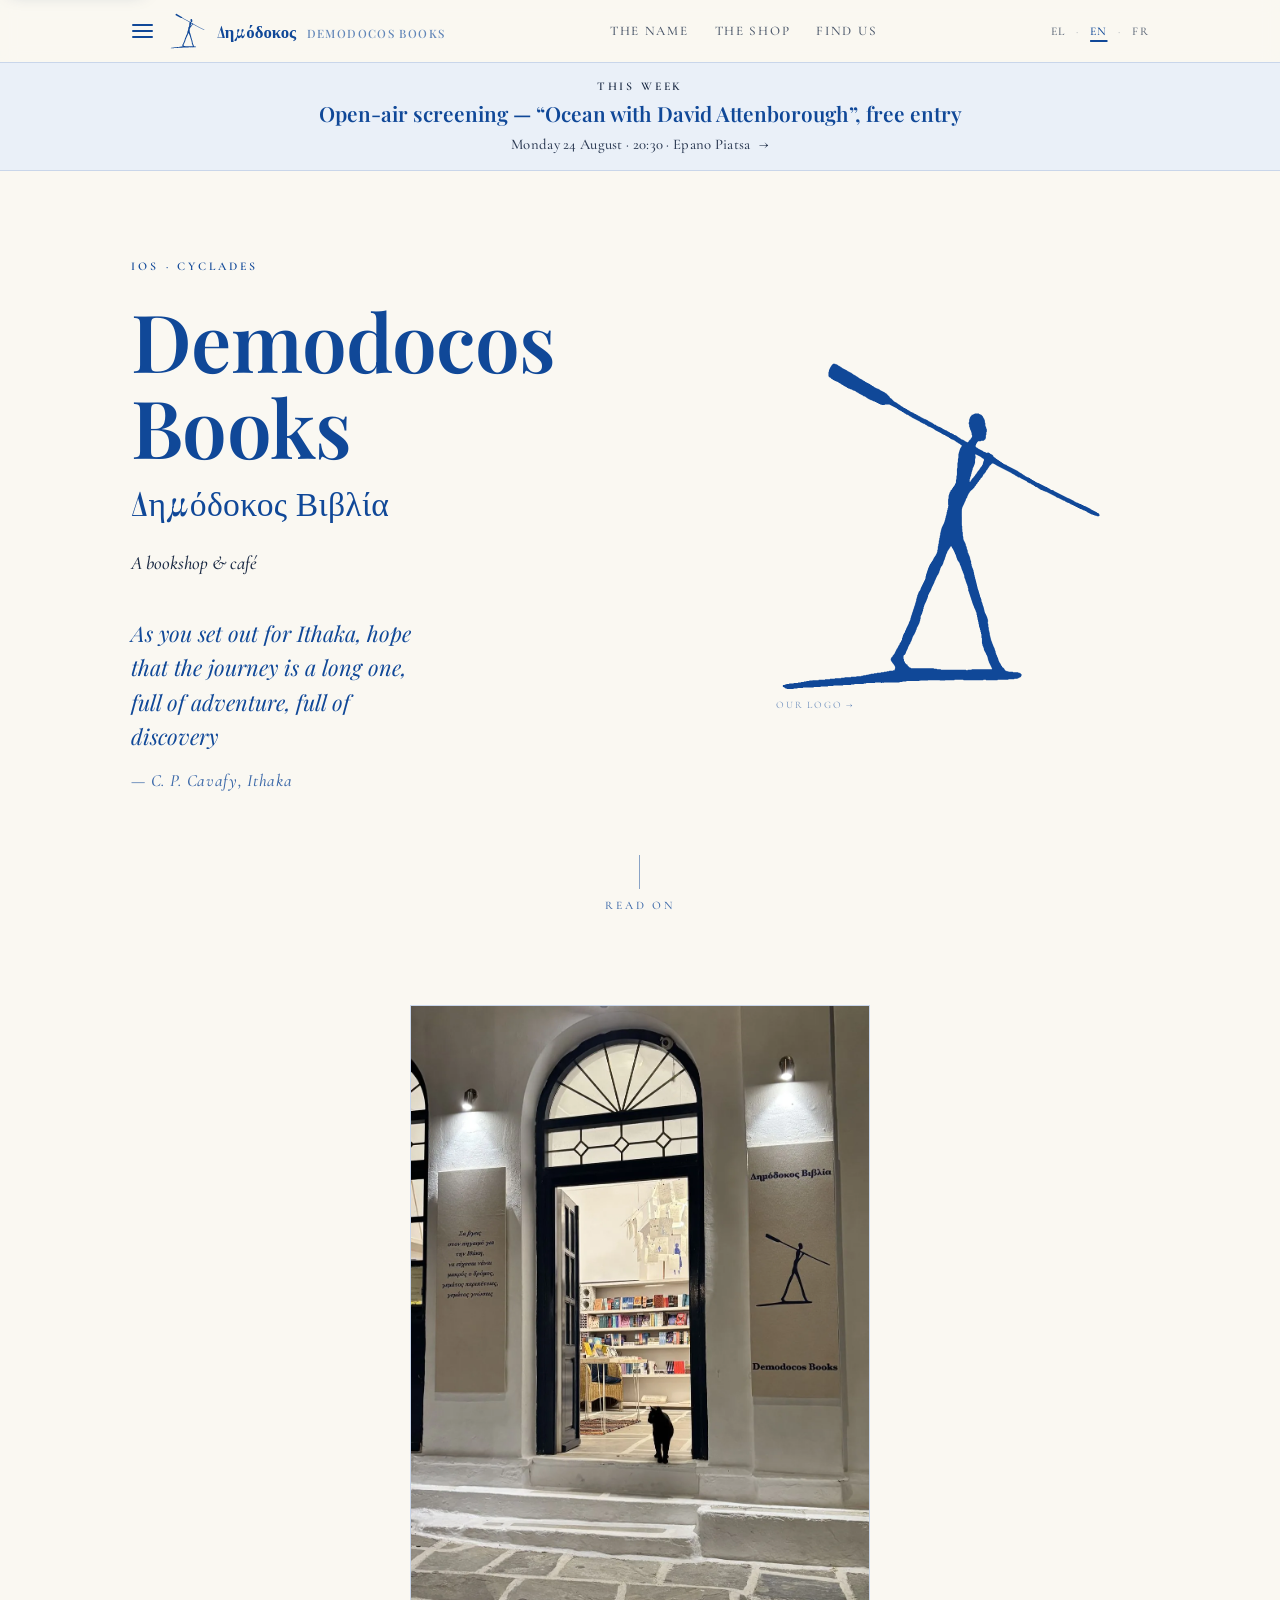
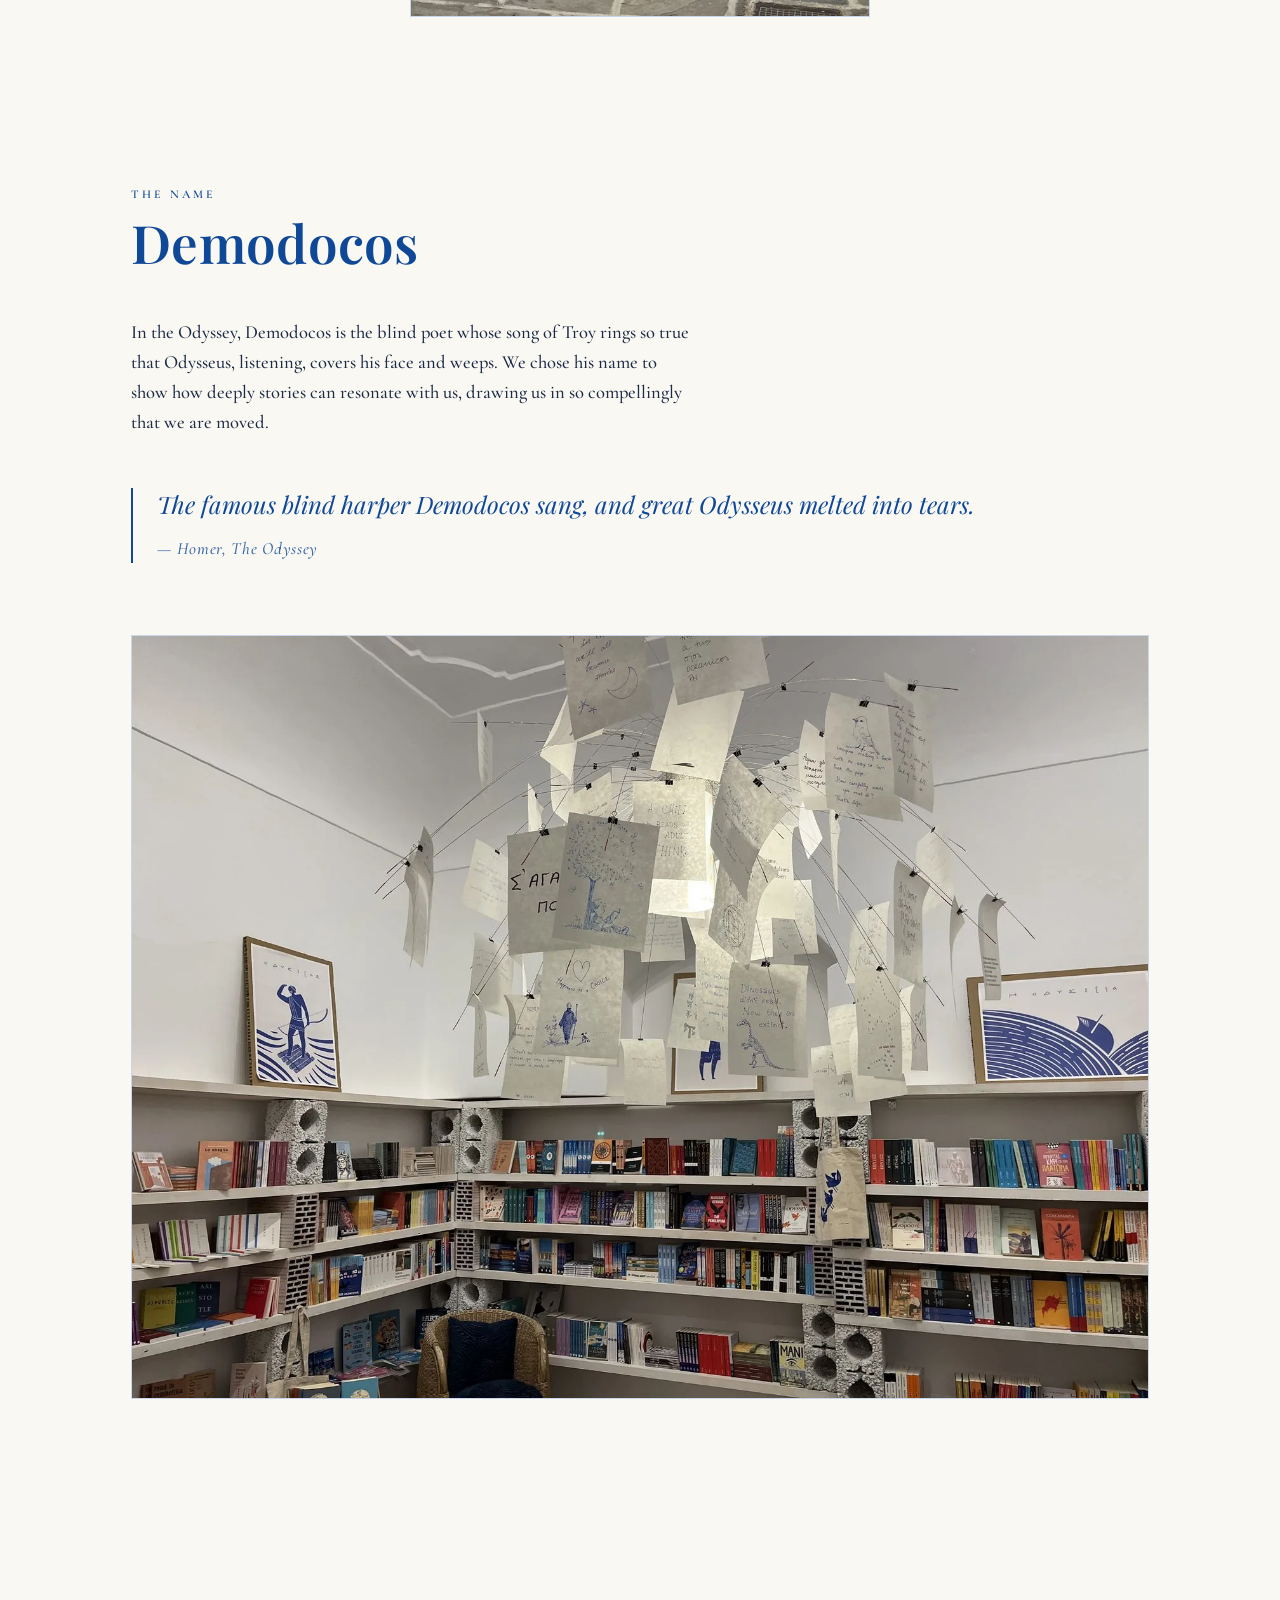
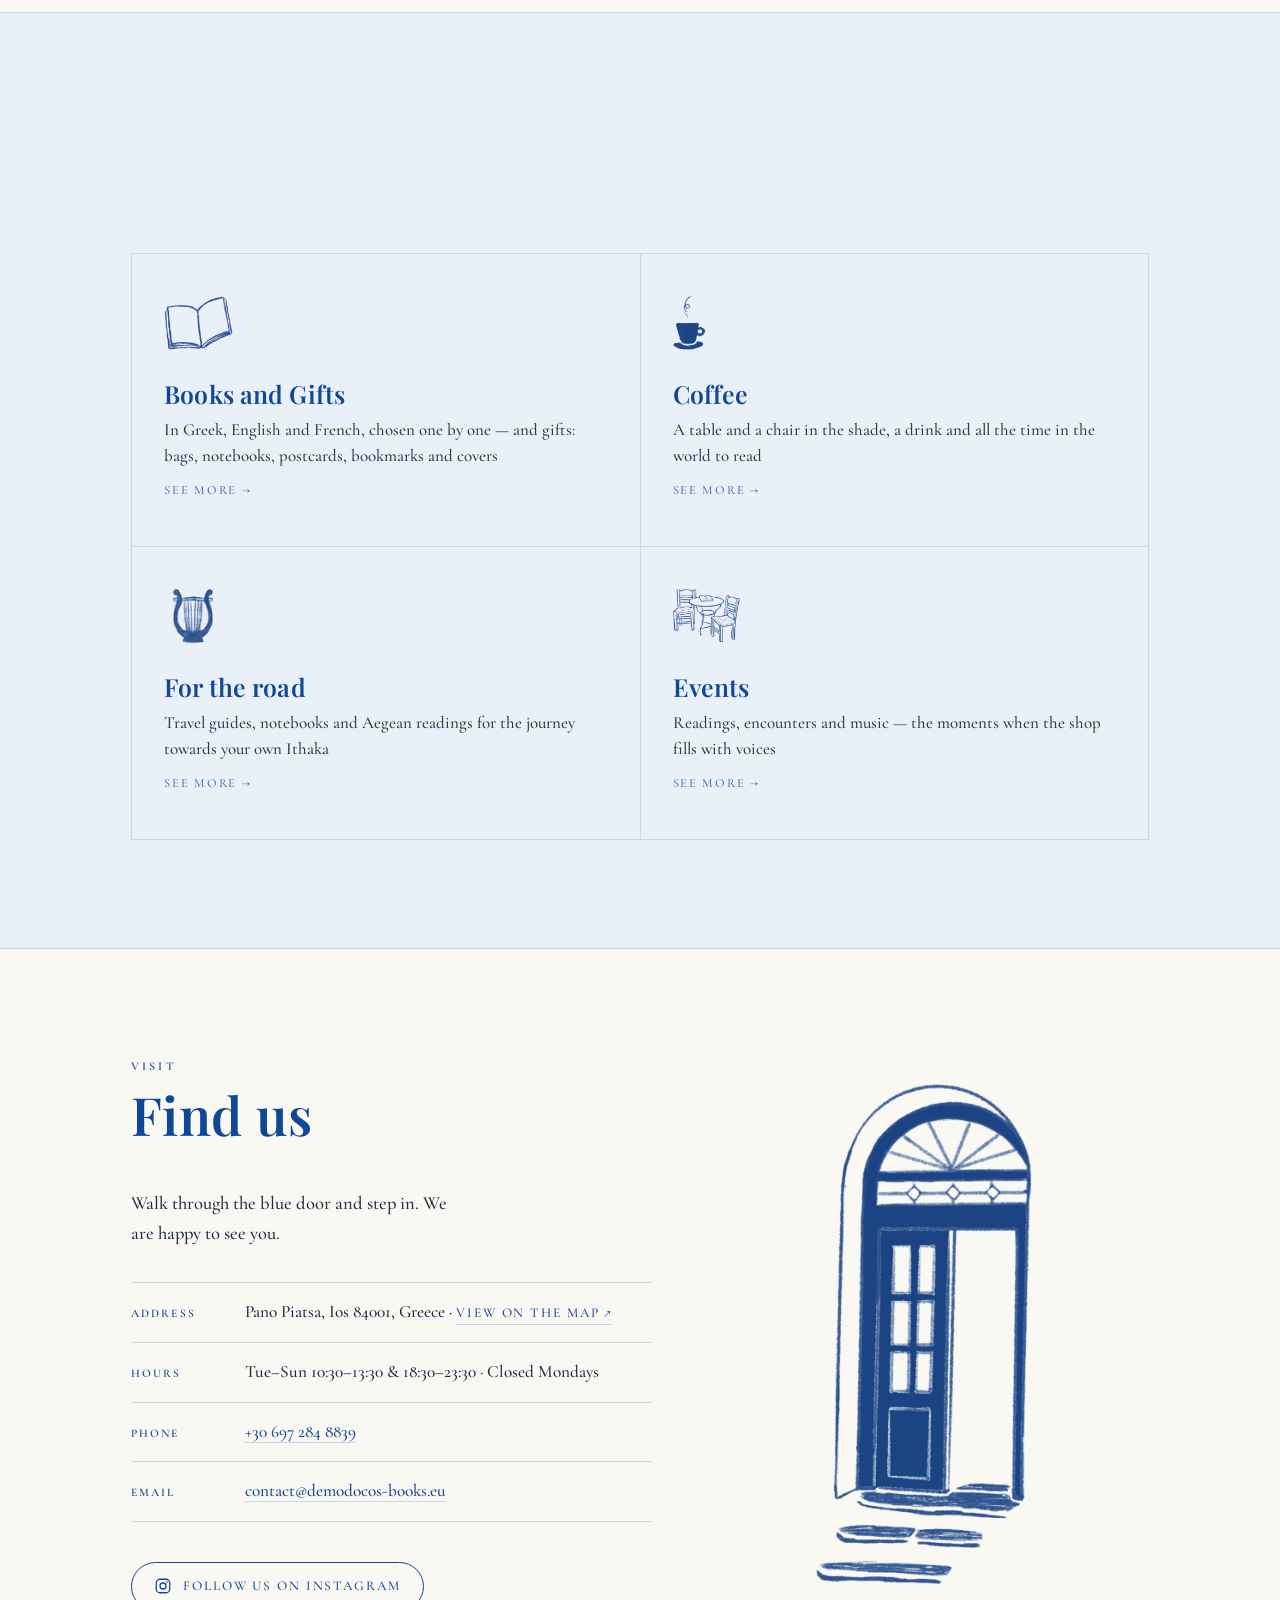
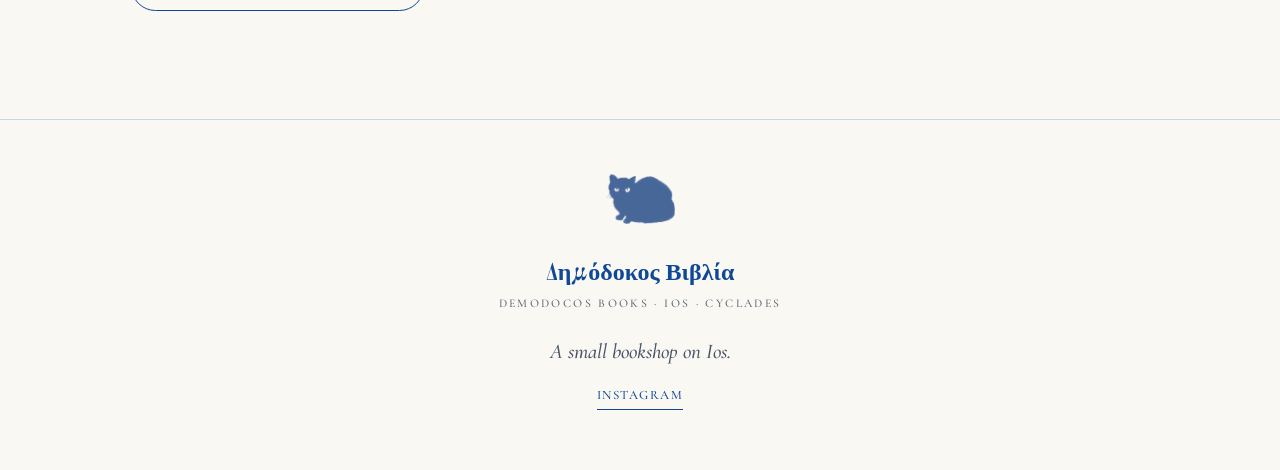
==== commit 6de59897: "Événements : projection « Ocean with David Attenborough » (lun. 24 août) + bandeau events.html : nou" ====
--- a/index.html
+++ b/index.html
@@ -100,8 +100,8 @@
      Pour changer l'évènement mis en avant : modifier les 3 lignes ci-dessous.
      Pour MASQUER le bandeau (semaine sans évènement) : mettre banner_text à "" (el/en/fr). */
   banner_eyebrow: { el:"Αυτή την εβδομάδα", en:"This week", fr:"Cette semaine" },
-  banner_text:    { el:"«Island of Echoes» — παρουσίαση βιβλίου με τον George Dimitropoulos", en:"“Island of Echoes” — book talk with George Dimitropoulos", fr:"« Island of Echoes » — rencontre avec George Dimitropoulos" },
-  banner_date:    { el:"Πέμπτη 20 Αυγούστου · 20:00", en:"Thursday 20 August · 8pm", fr:"jeudi 20 août · 20h" },
+  banner_text:    { el:"Υπαίθρια προβολή — «Ocean with David Attenborough», ελεύθερη είσοδος", en:"Open-air screening — “Ocean with David Attenborough”, free entry", fr:"Projection en plein air — « Ocean with David Attenborough », entrée libre" },
+  banner_date:    { el:"Δευτέρα 24 Αυγούστου · 20:30 · Επάνω Πιάτσα", en:"Monday 24 August · 20:30 · Epano Piatsa", fr:"lundi 24 août · 20h30 · Epano Piatsa" },
 
   /* ----- Le nom / l'histoire ----- */
   name_label:     { el:"Το όνομα", en:"The name", fr:"Le nom" },
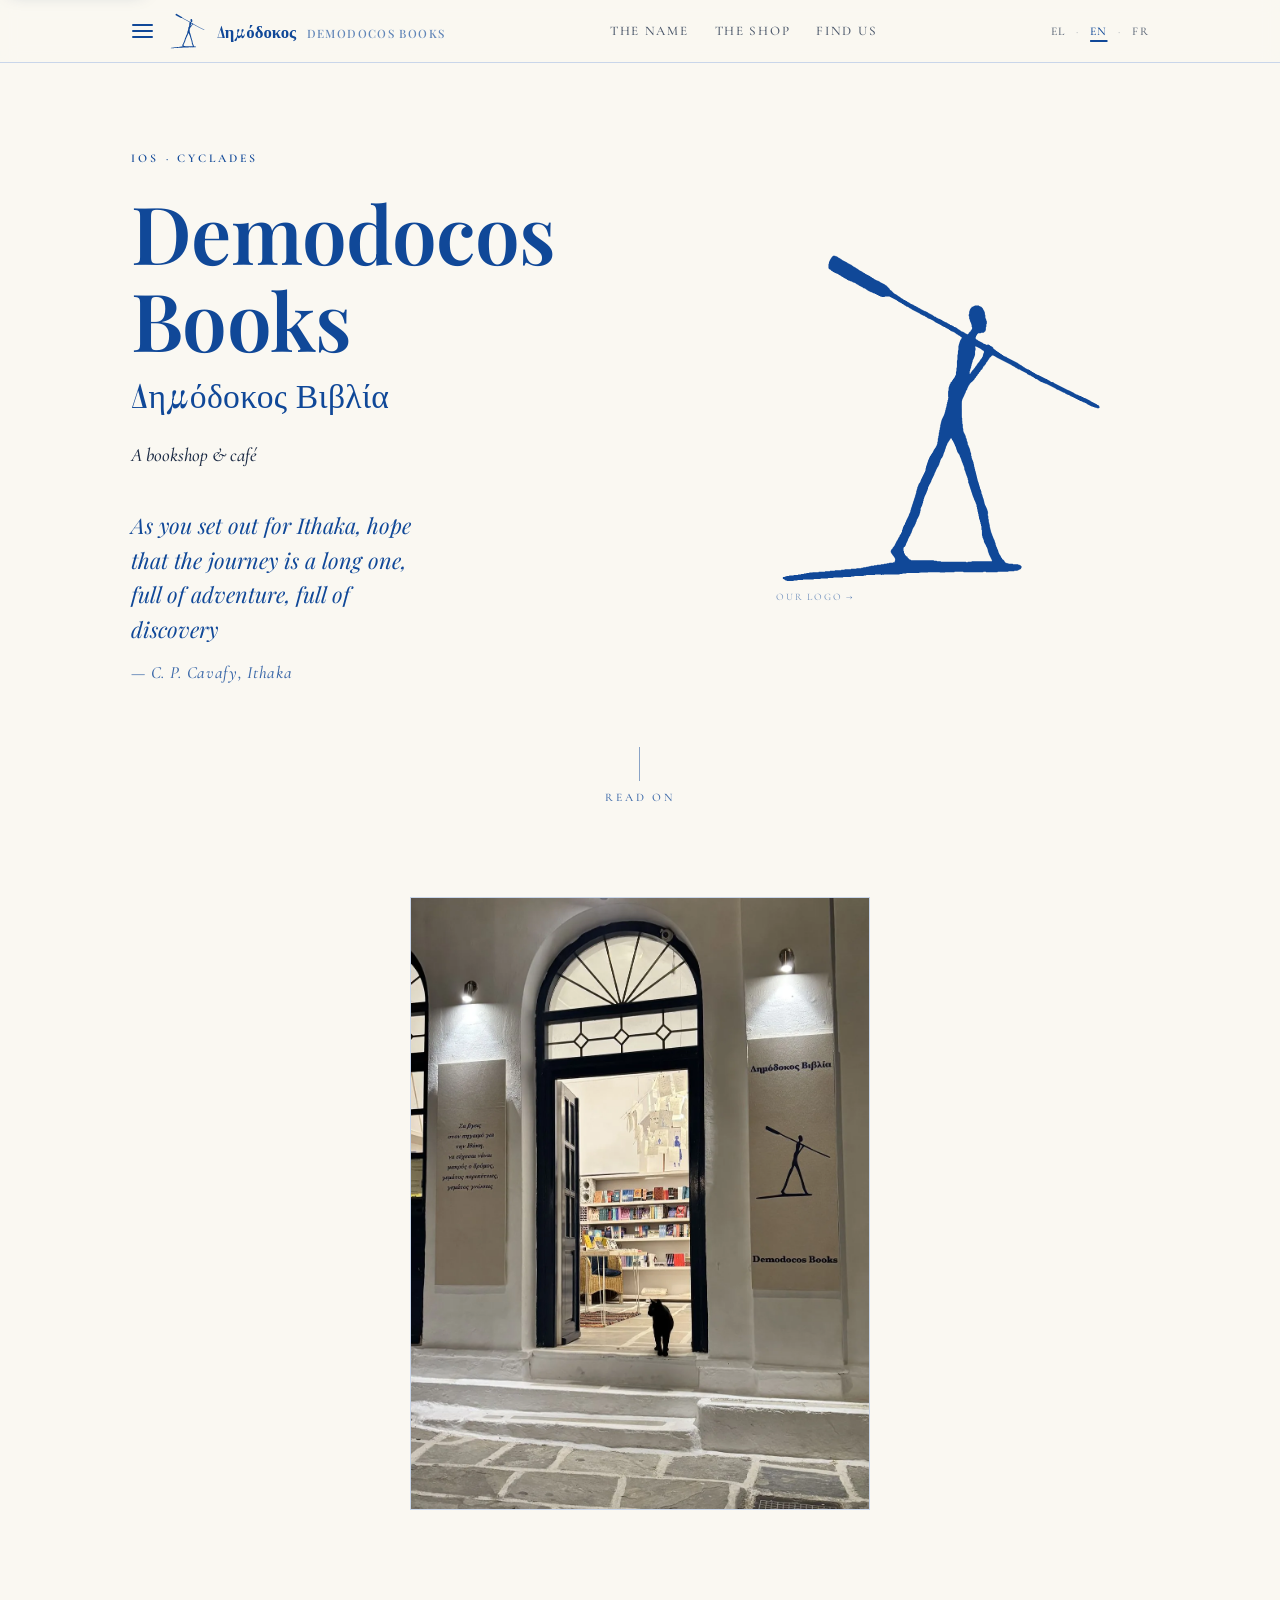
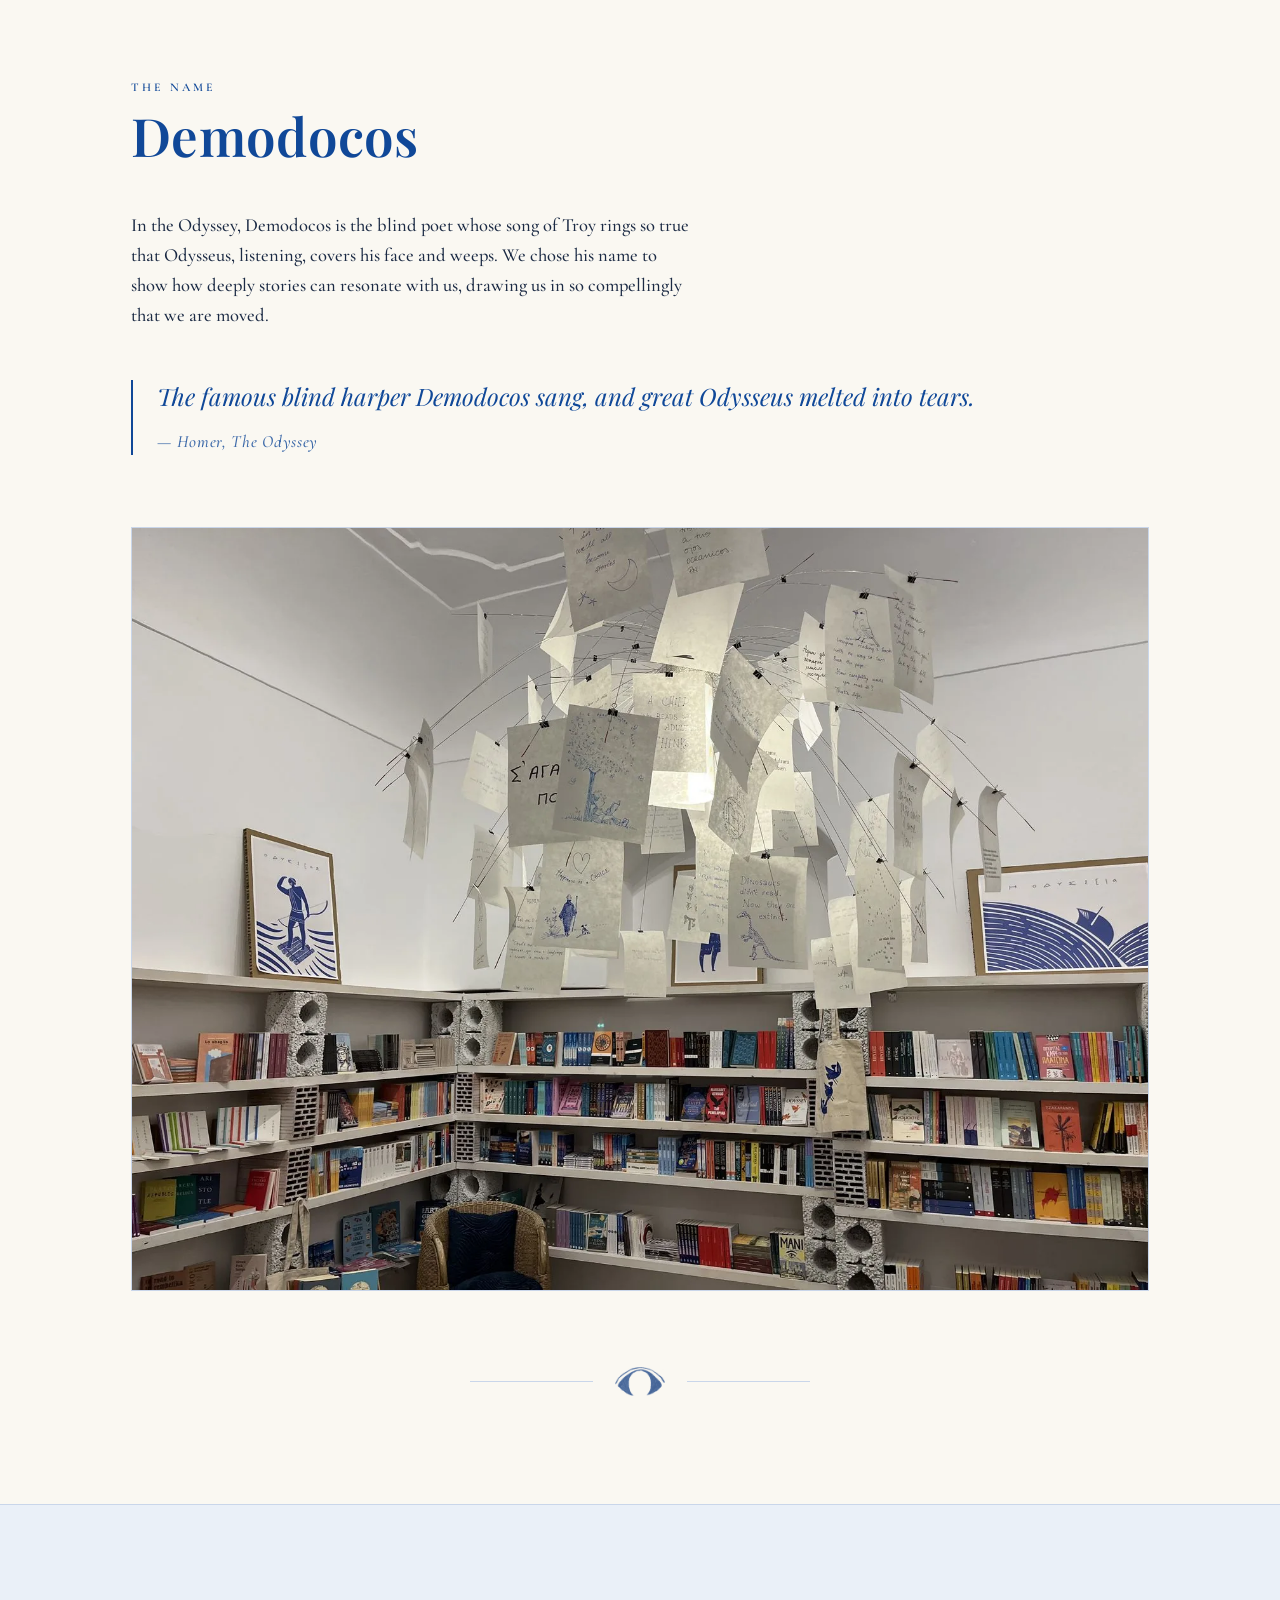
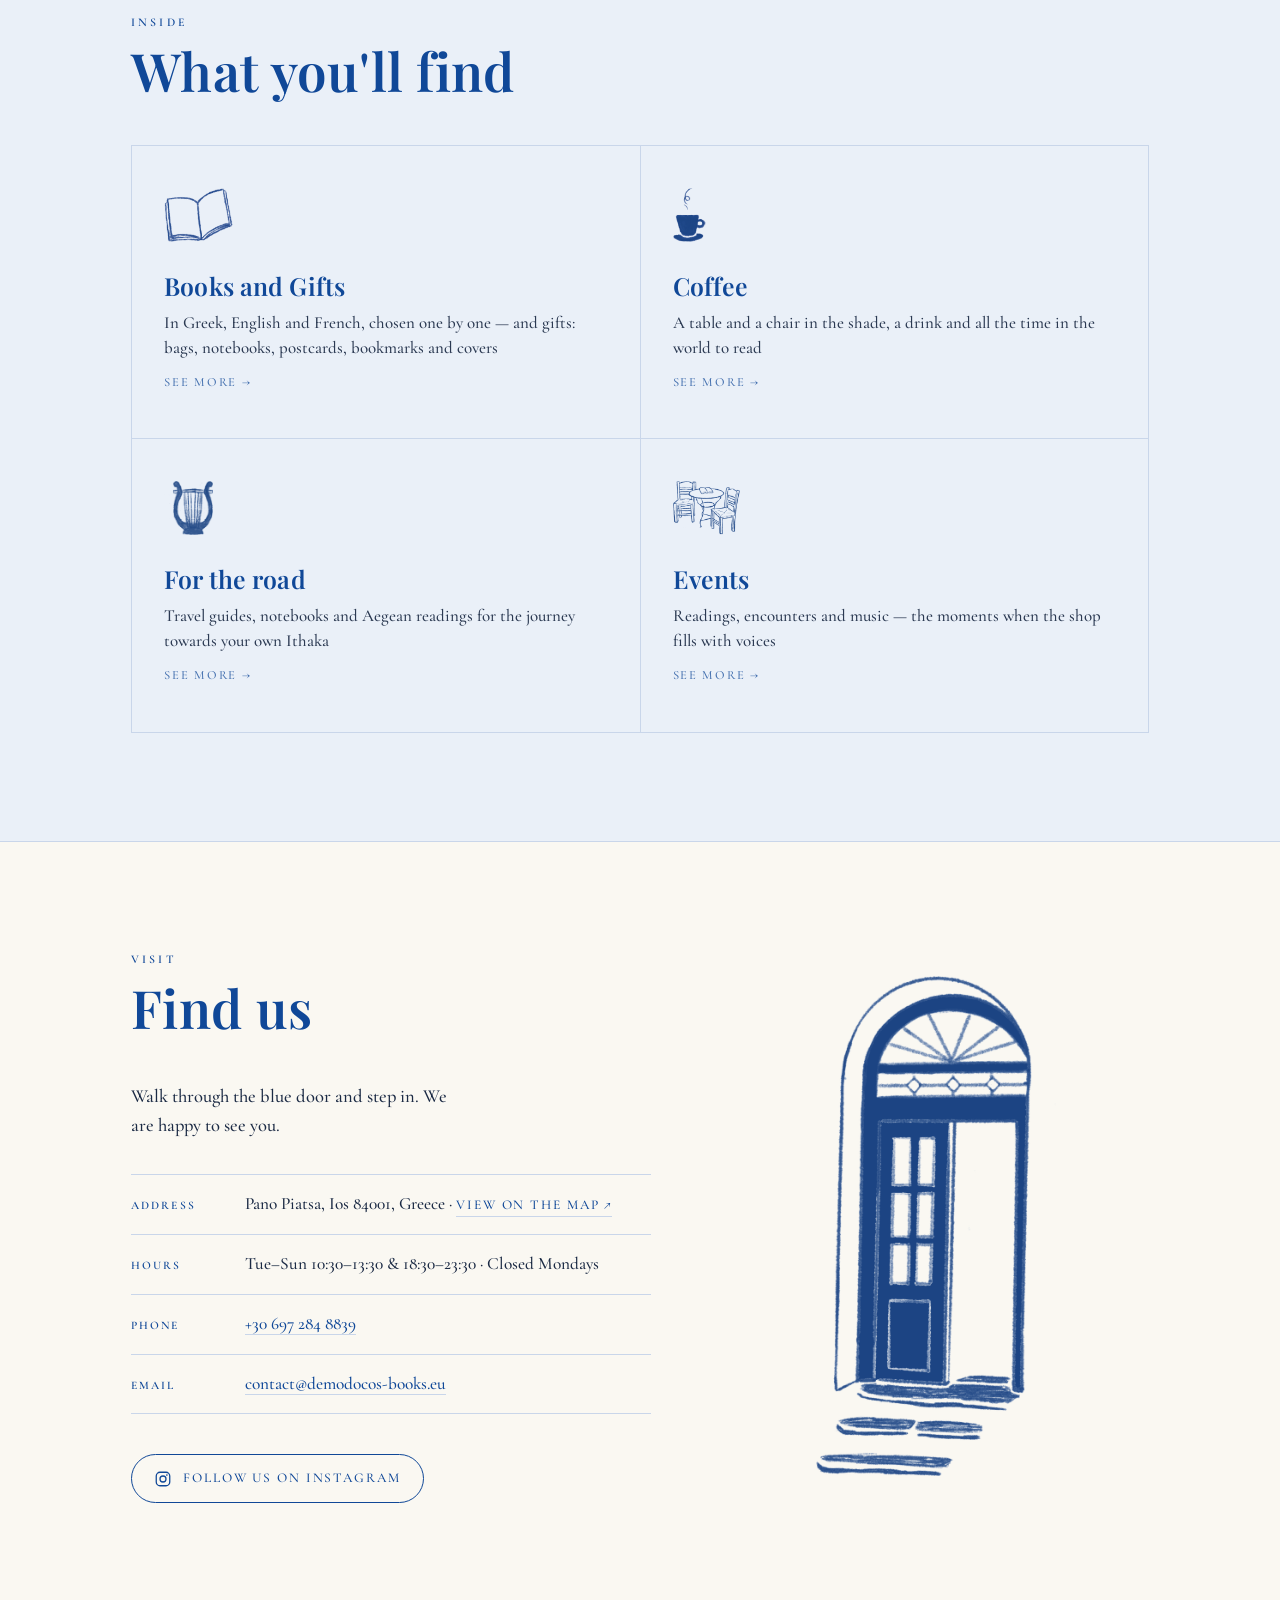
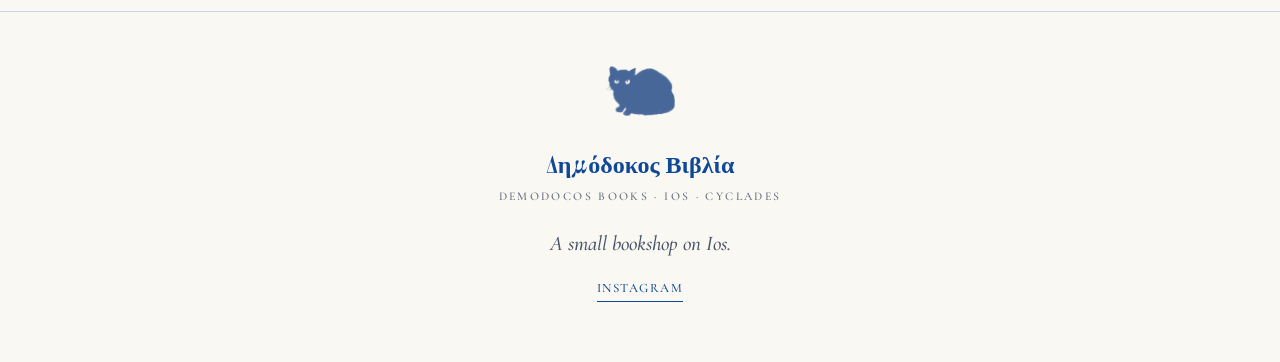
==== commit 5cc336a4: "Événements : « Ocean with David Attenborough » est passé → historique + bandeau retiré La projection" ====
--- a/index.html
+++ b/index.html
@@ -100,7 +100,7 @@
      Pour changer l'évènement mis en avant : modifier les 3 lignes ci-dessous.
      Pour MASQUER le bandeau (semaine sans évènement) : mettre banner_text à "" (el/en/fr). */
   banner_eyebrow: { el:"Αυτή την εβδομάδα", en:"This week", fr:"Cette semaine" },
-  banner_text:    { el:"Υπαίθρια προβολή — «Ocean with David Attenborough», ελεύθερη είσοδος", en:"Open-air screening — “Ocean with David Attenborough”, free entry", fr:"Projection en plein air — « Ocean with David Attenborough », entrée libre" },
+  banner_text:    { el:"", en:"", fr:"" },
   banner_date:    { el:"Δευτέρα 24 Αυγούστου · 20:30 · Επάνω Πιάτσα", en:"Monday 24 August · 20:30 · Epano Piatsa", fr:"lundi 24 août · 20h30 · Epano Piatsa" },
 
   /* ----- Le nom / l'histoire ----- */
